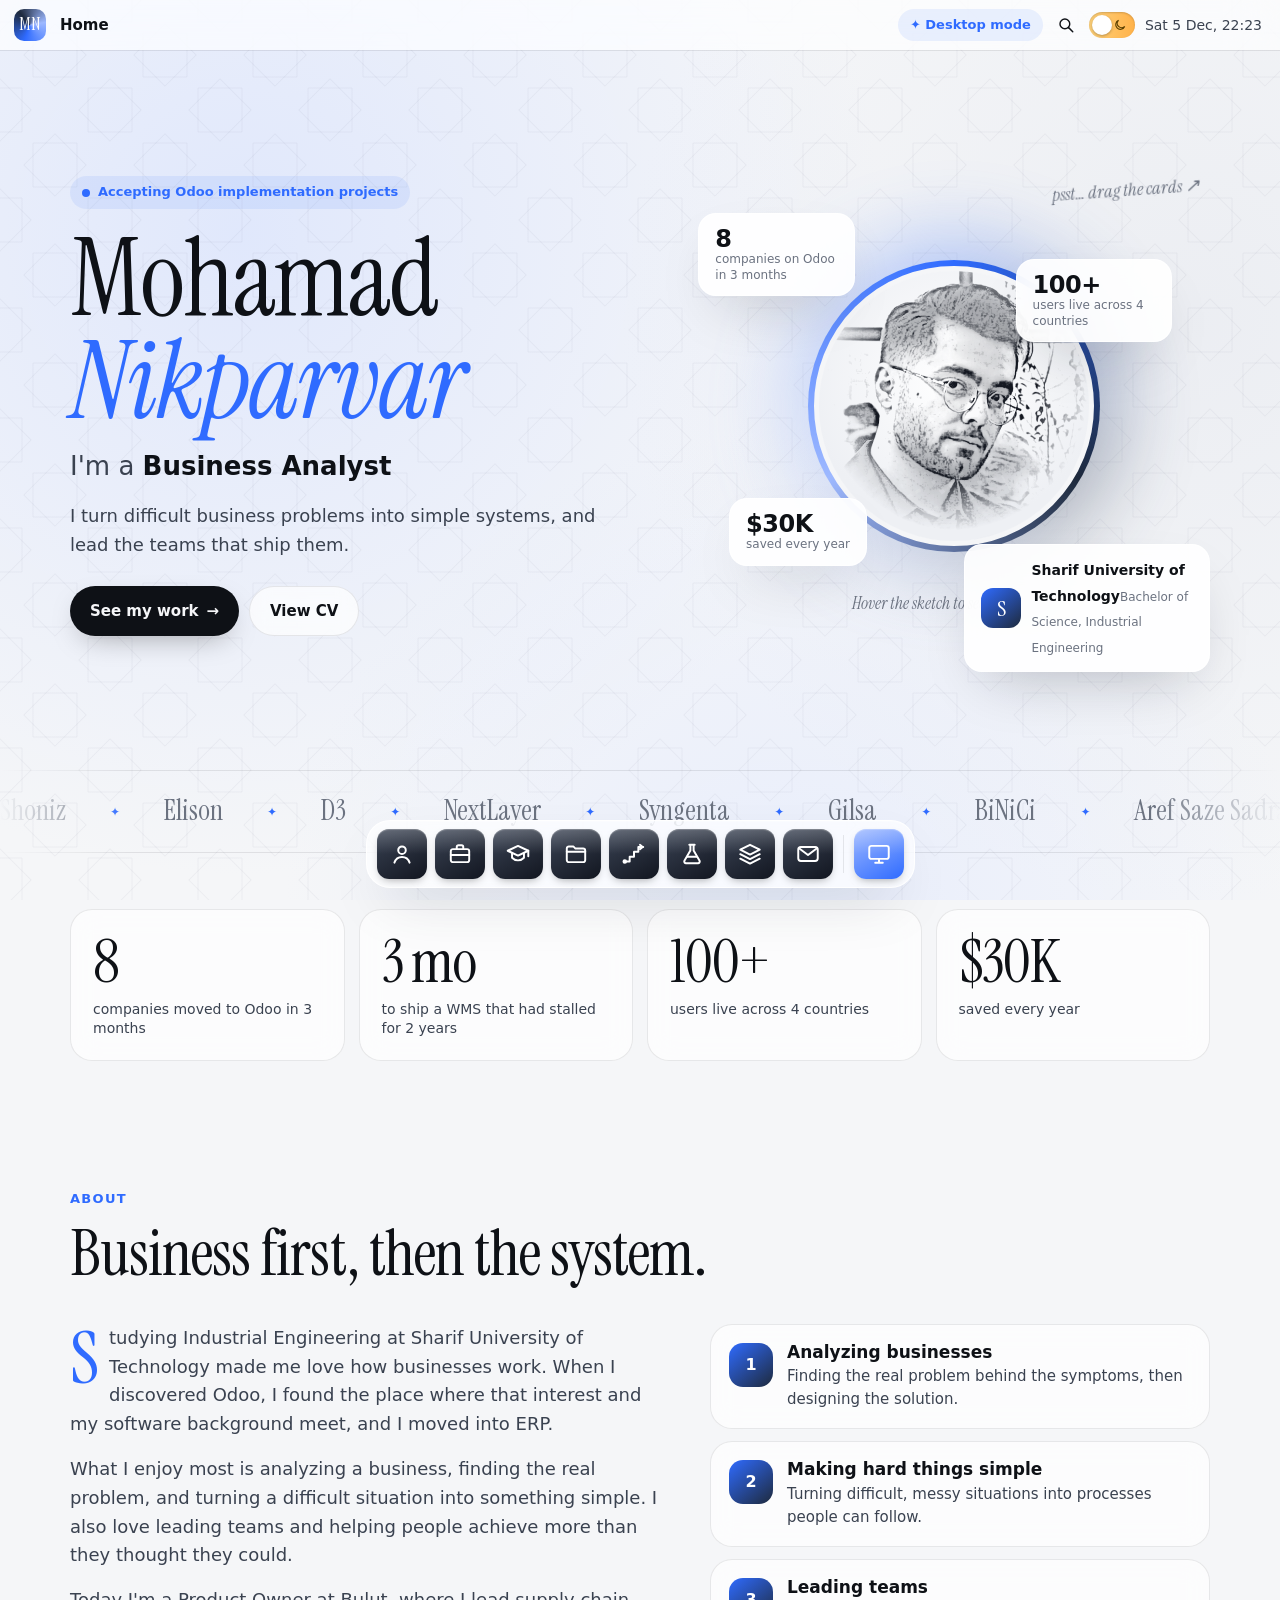
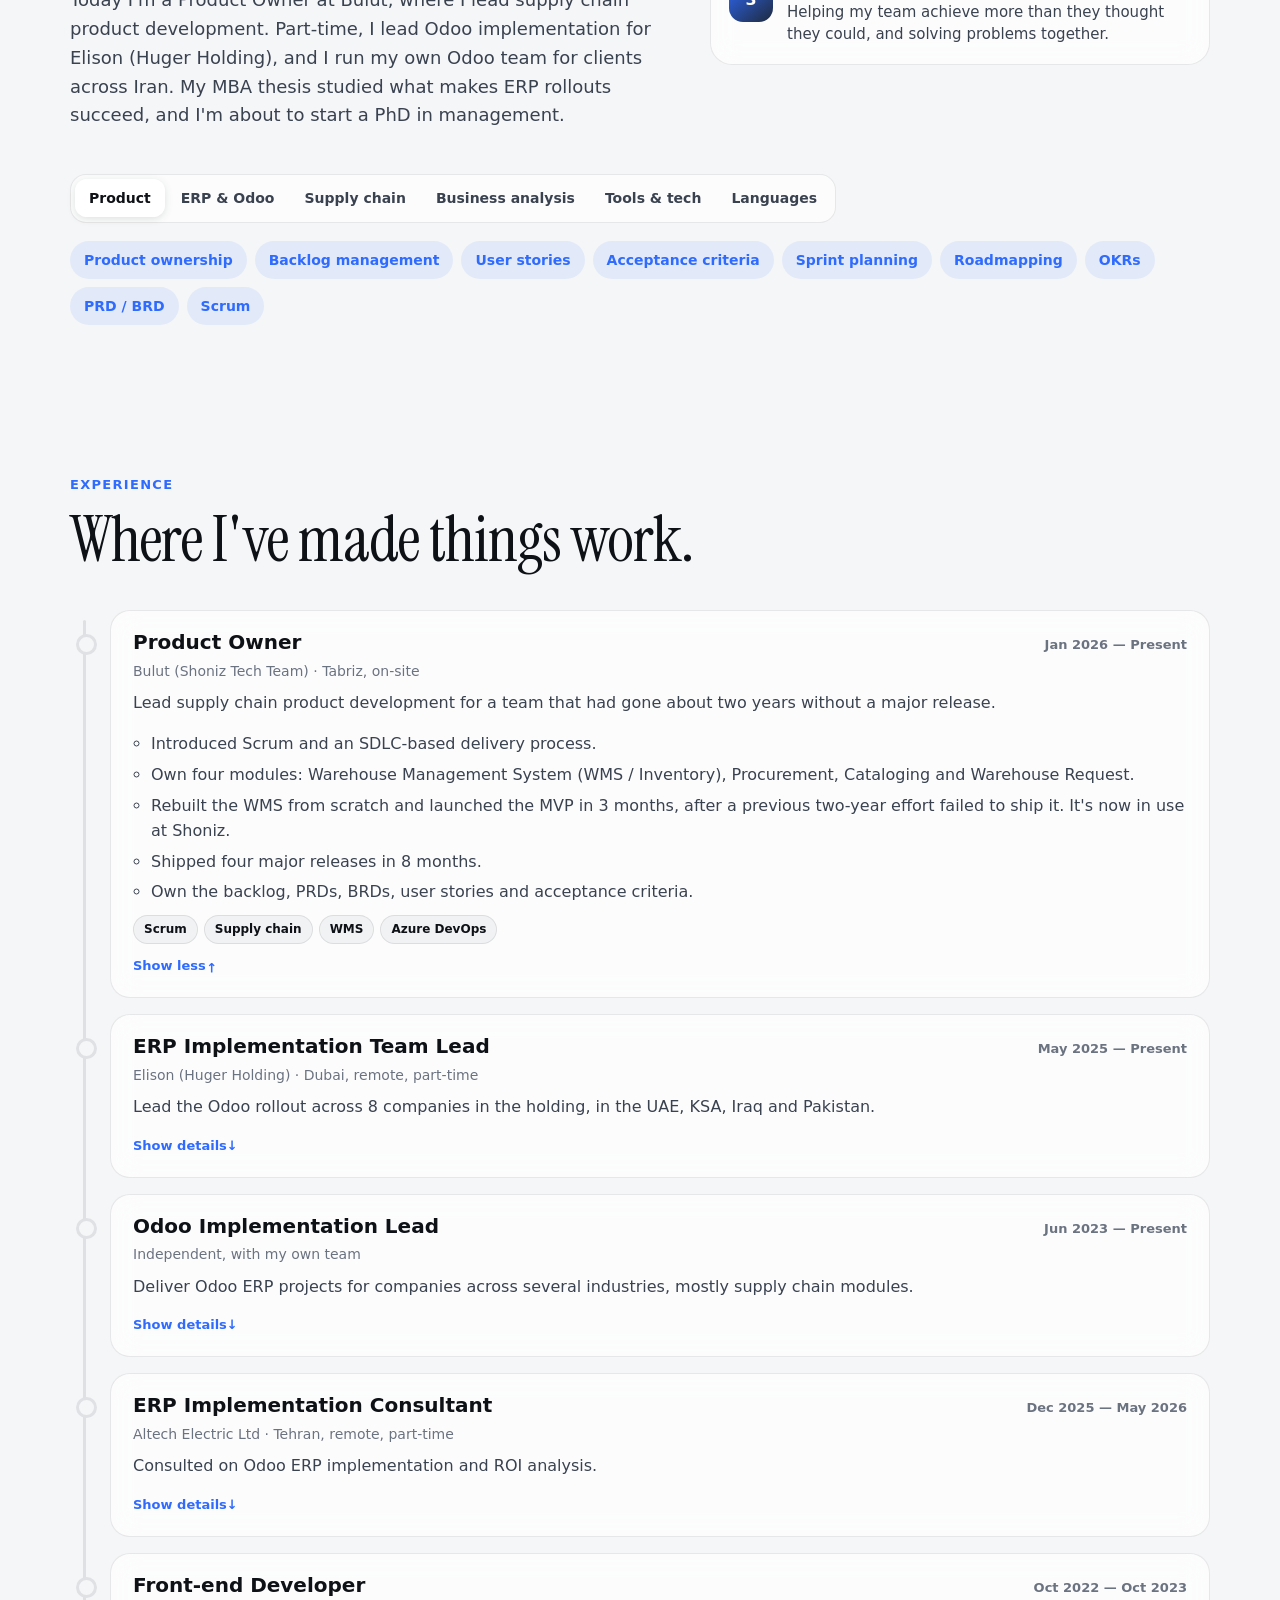
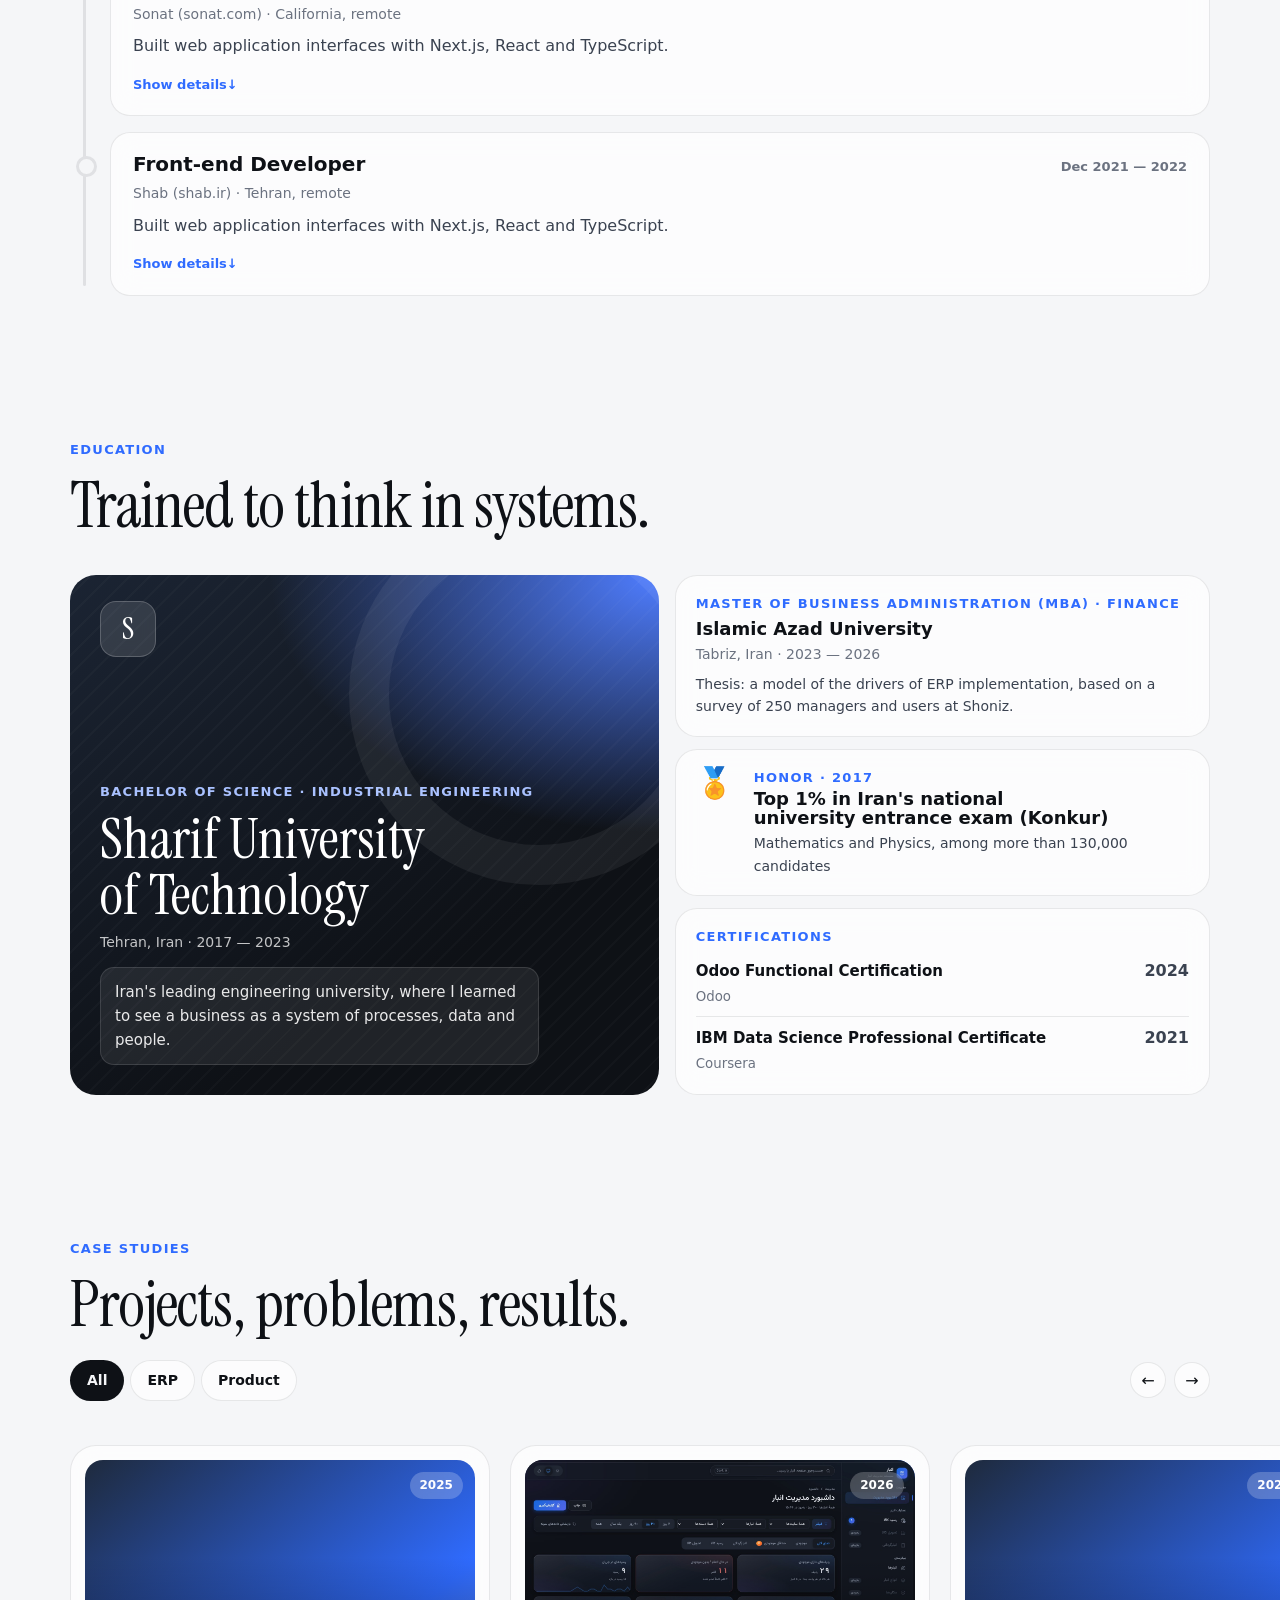
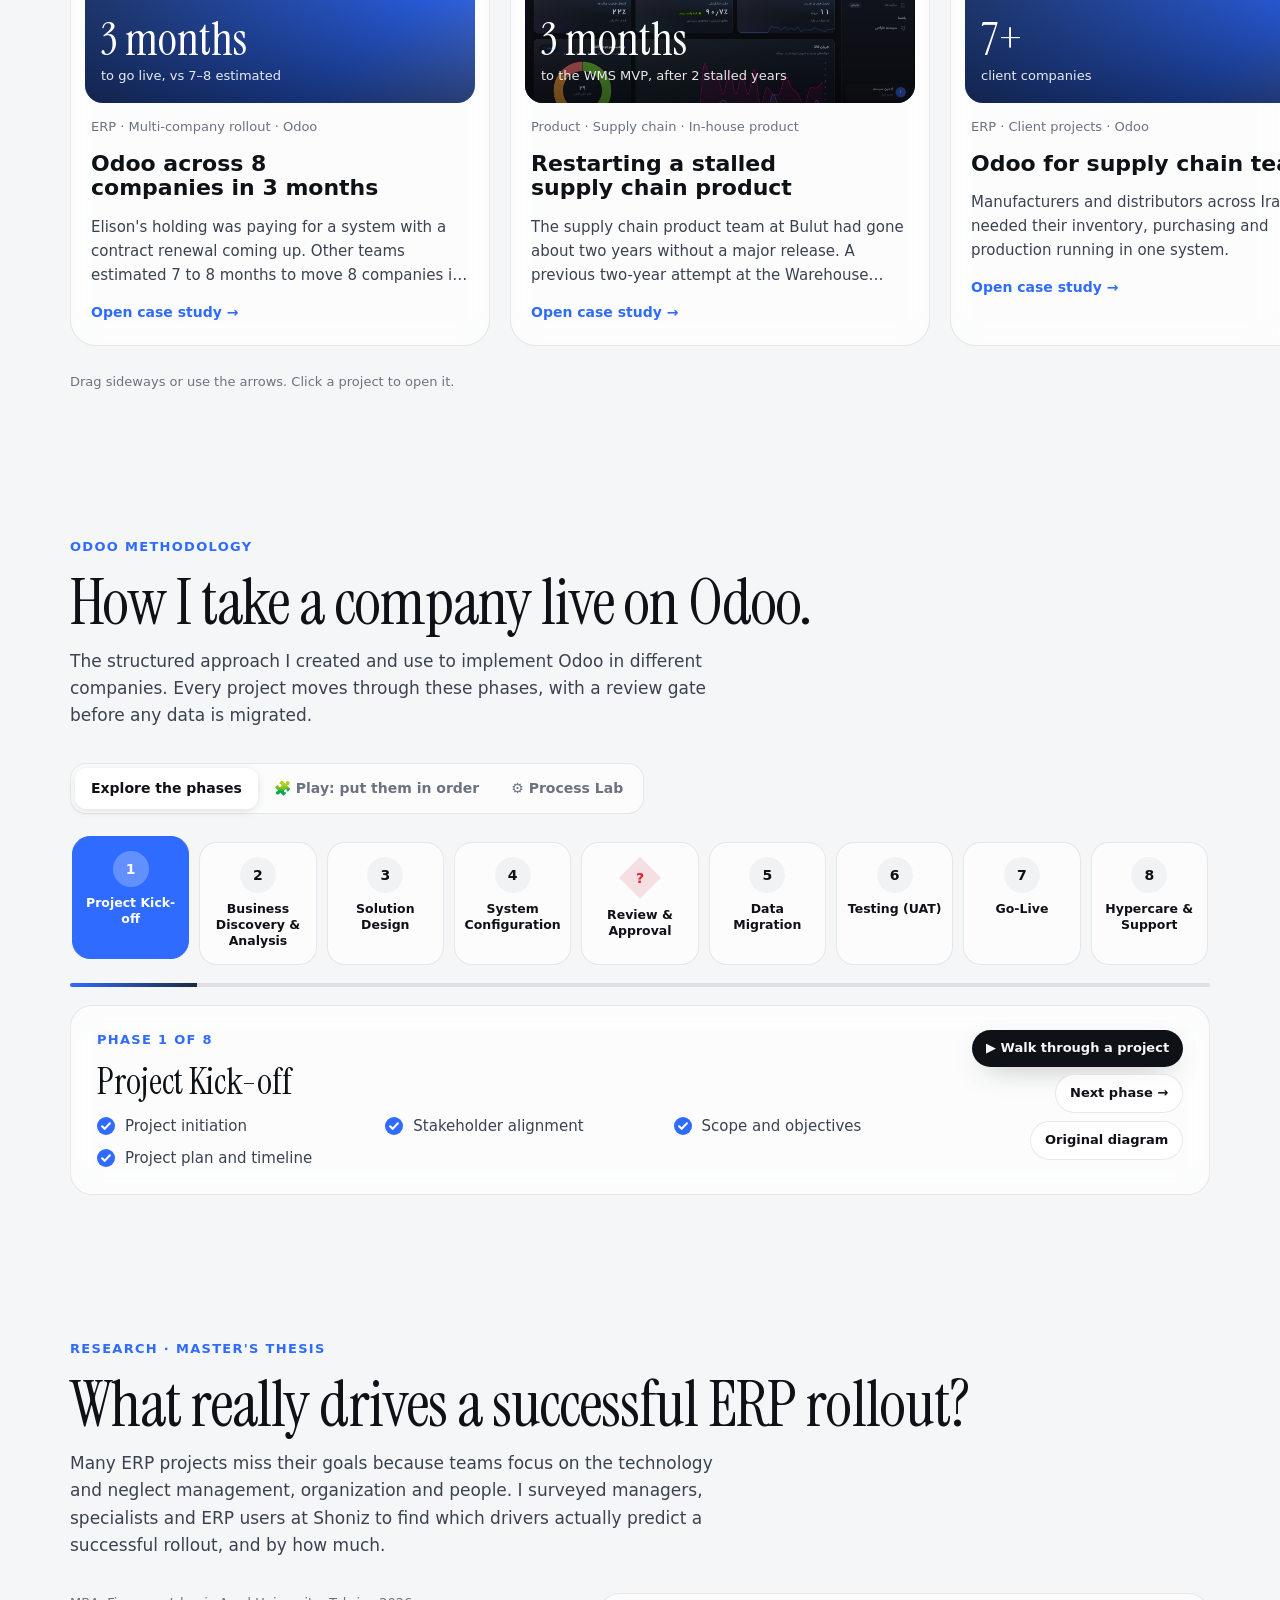
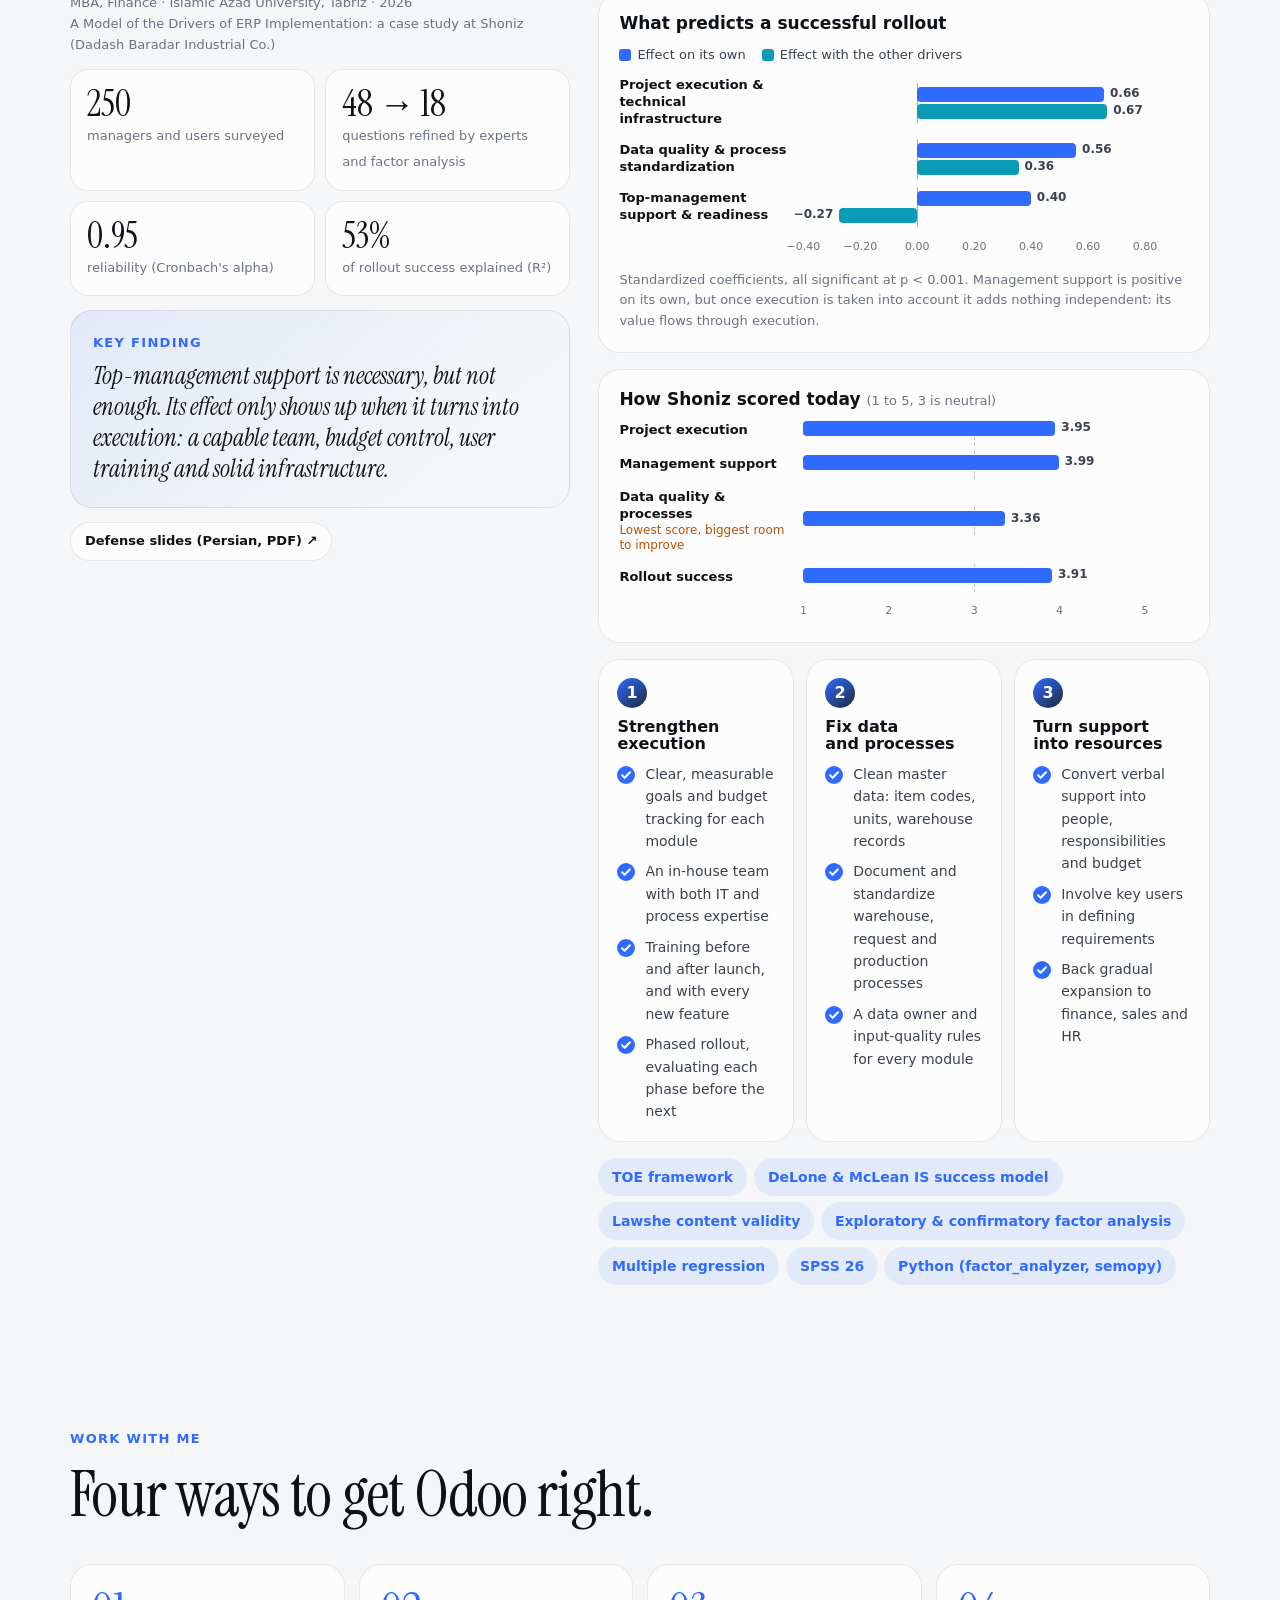
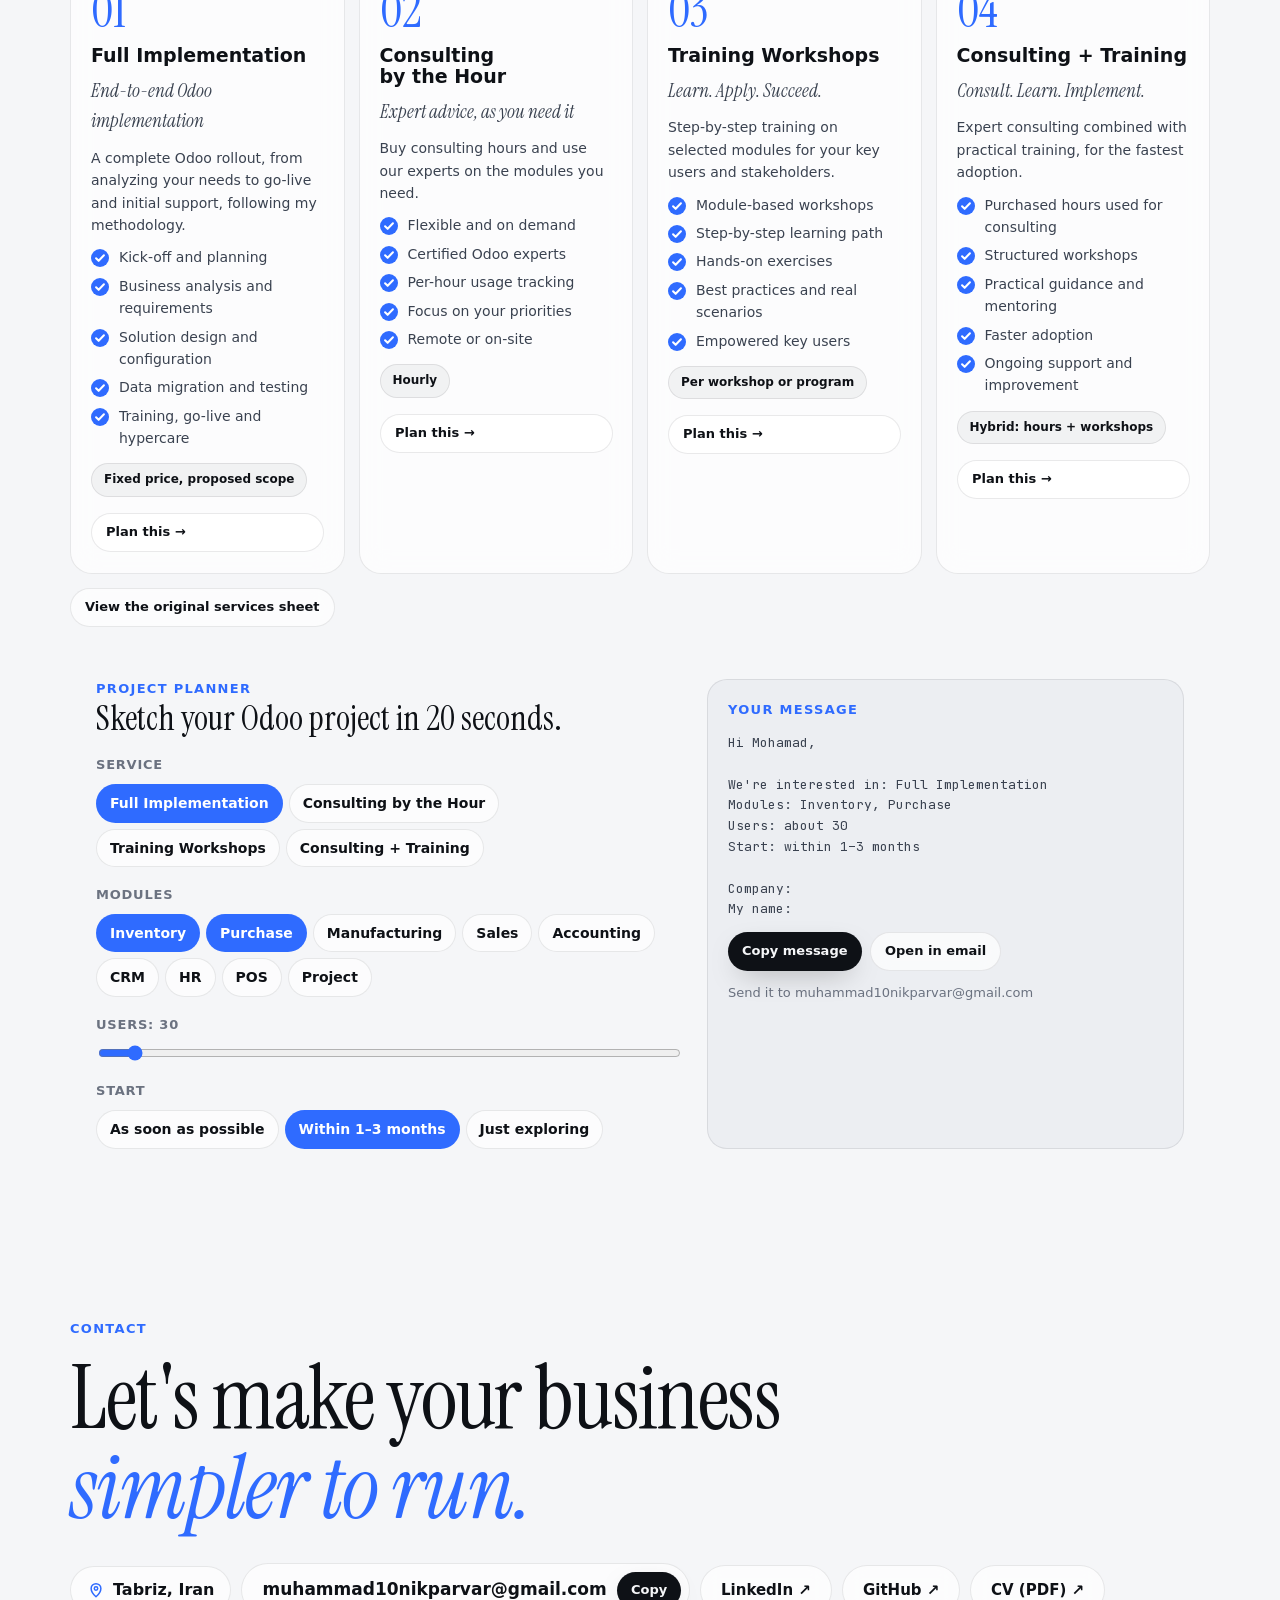
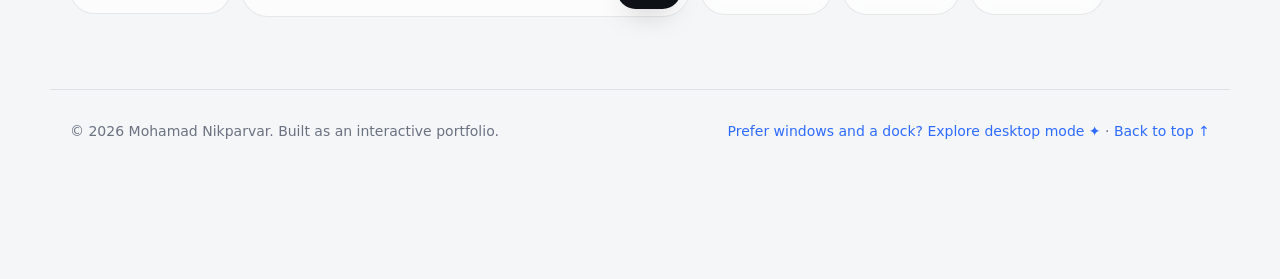
==== index.html @ 64294c5c "Publish portfolio" ====
<!doctype html>
<html lang="en">
<head>
<meta charset="utf-8">
<meta name="viewport" content="width=device-width, initial-scale=1, viewport-fit=cover">
<title>Mohamad Nikparvar — Product Owner & Odoo ERP Lead</title>
<meta name="description" content="Product Owner and Odoo ERP implementation lead. 8 companies live on Odoo in 3 months, a stalled WMS shipped in 3 months, $30K saved every year.">
<meta name="author" content="Mohamad Nikparvar">
<meta name="theme-color" content="#0b0d12">
<!-- Link previews (LinkedIn, Telegram, WhatsApp, X). After you publish, replace "assets/share-card.png"
     with the full address, e.g. https://YOUR-NAME.github.io/portfolio/assets/share-card.png -->
<meta property="og:type" content="website">
<meta property="og:url" content="https://mohamadnikparvar.github.io/">
<meta property="og:title" content="Mohamad Nikparvar — Product Owner & Odoo ERP Lead">
<meta property="og:description" content="I turn difficult business problems into simple systems, and lead the teams that ship them.">
<meta property="og:image" content="https://mohamadnikparvar.github.io/assets/share-card.png">
<meta property="og:image:width" content="1200">
<meta property="og:image:height" content="630">
<meta name="twitter:card" content="summary_large_image">
<link rel="icon" href="assets/icon.svg" type="image/svg+xml">
<link rel="icon" href="assets/icon-32.png" sizes="32x32" type="image/png">
<link rel="apple-touch-icon" href="assets/apple-touch-icon.png">
<link rel="stylesheet" href="assets/fonts/fonts.css">
<link rel="stylesheet" href="site.css">
</head>
<body>
  <canvas id="bg" aria-hidden="true"></canvas>
  <div id="boot" aria-hidden="true" hidden><div class="boot-mark"></div><div class="boot-bar"><i></i></div></div>
  <div id="apps" hidden><div class="apps-grid" id="appsGrid" role="menu" aria-label="All sections"></div></div>
  <div id="glow" aria-hidden="true"></div>
  <div id="progress" aria-hidden="true"></div>

  <!-- Menu bar (same style as desktop mode, sized for a website) -->
  <header id="nav">
    <div class="nav-in">
      <div class="mb-left">
        <button class="mb-logo" id="logoBtn" aria-haspopup="menu" aria-expanded="false" aria-controls="logoMenu" aria-label="Main menu"></button>
        <span class="mb-current" id="mbCurrent" aria-live="polite"><span>Home</span></span>
      </div>
      <div class="nav-tools">
        <a class="desk-btn" href="desktop.html" title="Explore the portfolio as a desktop">✦ Desktop mode</a>
        <button class="mb-icon" id="searchBtn" aria-label="Search (Ctrl or Cmd + K)">
          <svg viewBox="0 0 24 24"><circle cx="10.5" cy="10.5" r="6.5"/><path d="M15.5 15.5 21 21"/></svg>
        </button>
        <button class="theme-switch" id="themeBtn" role="switch" aria-checked="false" aria-label="Dark mode">
          <svg class="ts-sun" viewBox="0 0 24 24" aria-hidden="true"><circle cx="12" cy="12" r="4"/><path d="M12 2.5v2M12 19.5v2M2.5 12h2M19.5 12h2M5.3 5.3l1.4 1.4M17.3 17.3l1.4 1.4M5.3 18.7l1.4-1.4M17.3 6.7l1.4-1.4"/></svg>
          <svg class="ts-moon" viewBox="0 0 24 24" aria-hidden="true"><path d="M20 14.5A8 8 0 1 1 9.5 4a6.5 6.5 0 0 0 10.5 10.5z"/></svg>
          <span class="ts-knob"></span>
        </button>
        <span class="mb-clock" id="clock"></span>
      </div>
    </div>
    <div class="menu" id="logoMenu" role="menu" aria-label="Main menu" hidden>
      <button role="menuitem" data-act="spec">About this portfolio</button>
      <hr>
      <p class="menu-label">Go to</p>
      <button role="menuitem" data-go="about">About</button>
      <button role="menuitem" data-go="experience">Experience</button>
      <button role="menuitem" data-go="education">Education</button>
      <button role="menuitem" data-go="work">Case studies</button>
      <button role="menuitem" data-go="methodology">Odoo methodology</button>
      <button role="menuitem" data-go="research">Research</button>
      <button role="menuitem" data-go="services">Services</button>
      <button role="menuitem" data-go="contact">Contact</button>
      <hr>
      <p class="menu-label">Appearance</p>
      <button role="menuitemradio" data-theme-set="light" aria-checked="false">Light</button>
      <button role="menuitemradio" data-theme-set="dark" aria-checked="false">Dark</button>
      <button role="menuitemradio" data-theme-set="auto" aria-checked="false">Auto (match my device)</button>
      <hr>
      <button role="menuitem" data-act="terminal">Open Terminal <kbd>`</kbd></button>
      <button role="menuitem" data-act="copy">Copy email address</button>
      <button role="menuitem" data-act="closeall">Close all windows</button>
      <button role="menuitem" data-act="desktop">Explore desktop mode ✦</button>
    </div>
  </header>

  <!-- Dock: main section navigation (same idea as desktop mode) -->
  <nav id="dock" aria-label="Sections"><div class="dock-inner" id="dockInner"></div></nav>

  <main>
    <!-- Hero -->
    <section id="top" class="hero wrap">
      <div class="hero-text">
        <p class="status"><i></i><span id="heroStatus"></span></p>
        <h1 class="hero-title" id="heroTitle"></h1>
        <p class="hero-role">I'm a <span class="rotator" id="rotator"></span></p>
        <p class="hero-tag" id="heroTag"></p>
        <div class="hero-cta">
          <a class="btn primary magnetic" href="#work">See my work <span aria-hidden="true">→</span></a>
          <a class="btn ghost magnetic" id="heroCv" href="cv.pdf" target="_blank" rel="noopener">View CV</a>
        </div>
      </div>
      <div class="hero-visual" id="heroVisual">
        <div class="photo-ring" id="photoRing"></div>
        <p class="drag-hint" aria-hidden="true">psst… drag the cards ↗</p>
      </div>
    </section>

    <div class="marquee" aria-label="Clients and companies"><div class="marquee-track" id="marquee"></div></div>

    <section class="wrap impact" id="impact" aria-label="Impact"></section>

    <!-- About -->
    <section id="about" class="wrap section">
      <header class="sec-head"><p class="kicker">About</p><h2>Business first, then the system.</h2></header>
      <div class="about-grid">
        <div class="about-story reveal" id="aboutStory"></div>
        <div class="loves" id="loves"></div>
      </div>
      <div class="skills reveal">
        <div class="tabs" role="tablist" id="skillTabs"><span class="tab-ind" aria-hidden="true"></span></div>
        <div class="chips-cloud" id="skillChips"></div>
      </div>
    </section>

    <!-- Experience -->
    <section id="experience" class="wrap section">
      <header class="sec-head"><p class="kicker">Experience</p><h2>Where I've made things work.</h2></header>
      <ol class="timeline" id="timeline"><span class="tl-line" aria-hidden="true"><i id="tlFill"></i></span></ol>
    </section>

    <!-- Education -->
    <section id="education" class="wrap section">
      <header class="sec-head"><p class="kicker">Education</p><h2>Trained to think in systems.</h2></header>
      <div class="edu-grid" id="eduGrid"></div>
    </section>

    <!-- Work -->
    <section id="work" class="section">
      <header class="sec-head wrap"><p class="kicker">Case studies</p><h2>Projects, problems, results.</h2>
        <div class="work-bar"><div class="filters" id="workFilters" role="tablist"></div>
          <div class="car-nav"><button class="icon-btn" id="carPrev" aria-label="Previous project">←</button><button class="icon-btn" id="carNext" aria-label="Next project">→</button></div>
        </div>
      </header>
      <div class="carousel" id="carousel" tabindex="0" aria-label="Case studies, drag or scroll sideways"></div>
      <p class="wrap car-hint">Drag sideways or use the arrows. Click a project to open it.</p>
    </section>

    <!-- Methodology -->
    <section id="methodology" class="wrap section">
      <header class="sec-head"><p class="kicker">Odoo methodology</p><h2>How I take a company live on Odoo.</h2><p class="sec-lede" id="methodLede"></p></header>
      <div class="seg" role="tablist" id="methodTabs">
        <button class="on" data-mt="explore" role="tab" aria-selected="true">Explore the phases</button>
        <button data-mt="game" role="tab" aria-selected="false">🧩 Play: put them in order</button>
        <button data-mt="lab" role="tab" aria-selected="false">⚙️ Process Lab</button>
      </div>
      <div class="method-explore" id="methodExplore"></div>
      <div class="method-game" id="methodGame" hidden></div>
      <div class="method-lab" id="methodLab" hidden></div>
    </section>

    <!-- Research -->
    <section id="research" class="wrap section">
      <header class="sec-head"><p class="kicker">Research · Master's thesis</p><h2 id="resTitle"></h2><p class="sec-lede" id="resLede"></p></header>
      <div class="res-grid" id="resGrid"></div>
    </section>

    <!-- Services -->
    <section id="services" class="wrap section">
      <header class="sec-head"><p class="kicker">Work with me</p><h2>Four ways to get Odoo right.</h2></header>
      <div class="svc-grid" id="svcGrid"></div>
      <div class="planner reveal" id="planner"></div>
    </section>

    <!-- Contact -->
    <section id="contact" class="wrap section contact">
      <p class="kicker">Contact</p>
      <h2 class="big">Let's make your business<br><em>simpler to run.</em></h2>
      <div class="contact-row" id="contactRow"></div>
    </section>
  </main>

  <footer class="wrap foot">
    <p>© <span id="year"></span> <span id="footName"></span>. Built as an interactive portfolio.</p>
    <p><a href="desktop.html">Prefer windows and a dock? Explore desktop mode ✦</a> · <a href="#top">Back to top ↑</a></p>
  </footer>

  <!-- Case study modal -->
  <div id="modal" hidden>
    <div class="modal-card" role="dialog" aria-modal="true" aria-labelledby="modalTitle">
      <div class="win-bar" id="modalBar"><span class="lights"><button class="l-close" id="modalX" aria-label="Close"></button><button class="l-min" aria-label="Minimize to dock"></button><button class="l-max" aria-label="Zoom"></button></span><span class="win-title" id="modalWinTitle"></span></div>
      <div class="modal-body" id="modalBody"></div>
    </div>
  </div>

  <!-- Image viewer -->
  <div id="lightbox" role="dialog" aria-label="Image viewer" hidden>
    <figure><img alt=""><figcaption></figcaption></figure>
    <button class="lb-close" aria-label="Close image">×</button>
  </div>

  <!-- Command palette -->
  <div id="palette" hidden>
    <div class="pal-panel" role="dialog" aria-label="Search">
      <div class="pal-input"><svg viewBox="0 0 24 24" aria-hidden="true"><circle cx="10.5" cy="10.5" r="6.5"/><path d="M15.5 15.5 21 21"/></svg>
        <input id="palInput" type="text" placeholder="Jump to a section, project or service…" autocomplete="off" aria-label="Search"></div>
      <ul id="palList" role="listbox"></ul>
    </div>
  </div>

  <!-- Terminal (easter egg: MN menu or the ` key) -->
  <div id="termWrap" hidden>
    <div class="term-win" role="dialog" aria-label="Terminal">
      <div class="term-bar win-bar" id="termBar"><span class="lights"><button class="l-close" id="termClose" aria-label="Close terminal"></button><button class="l-min" aria-label="Minimize to dock"></button><button class="l-max" aria-label="Zoom"></button></span><span class="win-title">guest@portfolio — zsh</span></div>
      <div class="term" id="term"><div id="termOut"></div>
        <div class="term-line"><span class="p">guest@portfolio ~ %</span><input id="termIn" aria-label="Terminal command" autocomplete="off" spellcheck="false"></div></div>
    </div>
  </div>

  <canvas id="confetti" aria-hidden="true"></canvas>
  <div id="toast" role="status" aria-live="polite"></div>

  <script src="content.js"></script>
  <script src="sketch.js"></script>
  <script src="site.js"></script>
</body>
</html>
---- assets/fonts/fonts.css ----
/* Fonts bundled with the site (Latin subset), so nothing loads from Google.
   Instrument Serif and JetBrains Mono are free under the SIL Open Font License. */
@font-face {
  font-family: "Instrument Serif";
  font-style: normal;
  font-weight: 400;
  font-display: swap;
  src: url("instrument-serif.woff2") format("woff2");
}
@font-face {
  font-family: "Instrument Serif";
  font-style: italic;
  font-weight: 400;
  font-display: swap;
  src: url("instrument-serif-italic.woff2") format("woff2");
}
@font-face {
  font-family: "JetBrains Mono";
  font-style: normal;
  font-weight: 100 800;
  font-display: swap;
  src: url("jetbrains-mono.woff2") format("woff2");
}
---- site.css ----
/* Layout: one long scrolling page in a 1180px column. Sticky glass nav, split hero (text + photo with
   draggable stat cards), then sections: impact, about, timeline, drag carousel, methodology game, research, services, contact.
   Palette: graphite neutrals with one electric-blue accent; same tokens as desktop mode. */
:root{
  --bg:#f5f6f8; --bg-2:#eceef2; --ink:#0e1116; --ink-2:#3a4250; --muted:#6b7280;
  --accent:#2f6bff; --accent-2:#9db8ff; --accent-ink:#ffffff; --lapis:#1e2a3d; --saffron:#b45309; --rose:#dc2626; --good:#15803d;
  --card:rgba(255,255,255,.7); --card-strong:rgba(255,255,255,.92); --edge:rgba(255,255,255,.9);
  --hair:rgba(14,17,22,.09); --soft:rgba(14,17,22,.045); --chip:rgba(47,107,255,.09);
  --shadow:0 24px 60px -24px rgba(14,20,35,.28);
  --c1:#2f6bff; --c2:#0a9bb5;
  --wall-a:#cfdcff; --wall-b:#e4e7ee; --wall-c:#dde6ff; --wall-base:#f5f6f8;
  --ui:-apple-system, BlinkMacSystemFont, "SF Pro Text", "Segoe UI", system-ui, Roboto, sans-serif;
  --display:"Instrument Serif", "Iowan Old Style", Georgia, serif;
  --mono:"JetBrains Mono", ui-monospace, "SF Mono", Menlo, monospace;
  --navh:64px;
}
@media (prefers-color-scheme:dark){:root:not([data-theme="light"]){
  --bg:#0b0d12; --bg-2:#12151c; --ink:#edeff3; --ink-2:#c3c8d2; --muted:#8b93a1;
  --accent:#5b8cff; --accent-2:#a9c1ff; --accent-ink:#06122e; --lapis:#2a3345; --saffron:#f59e0b; --rose:#f87171; --good:#4ade80;
  --card:rgba(22,26,34,.66); --card-strong:rgba(20,24,32,.94); --edge:rgba(255,255,255,.09);
  --hair:rgba(255,255,255,.09); --soft:rgba(255,255,255,.045); --chip:rgba(91,140,255,.14);
  --shadow:0 24px 60px -24px rgba(0,0,0,.75);
  --c1:#4f82f5; --c2:#13a7ba;
  --wall-a:#16244d; --wall-b:#12161e; --wall-c:#121c38; --wall-base:#0b0d12;
  color-scheme:dark}}
:root[data-theme="dark"]{
  --bg:#0b0d12; --bg-2:#12151c; --ink:#edeff3; --ink-2:#c3c8d2; --muted:#8b93a1;
  --accent:#5b8cff; --accent-2:#a9c1ff; --accent-ink:#06122e; --lapis:#2a3345; --saffron:#f59e0b; --rose:#f87171; --good:#4ade80;
  --card:rgba(22,26,34,.66); --card-strong:rgba(20,24,32,.94); --edge:rgba(255,255,255,.09);
  --hair:rgba(255,255,255,.09); --soft:rgba(255,255,255,.045); --chip:rgba(91,140,255,.14);
  --shadow:0 24px 60px -24px rgba(0,0,0,.75);
  --c1:#4f82f5; --c2:#13a7ba;
  --wall-a:#16244d; --wall-b:#12161e; --wall-c:#121c38; --wall-base:#0b0d12;
  color-scheme:dark}

*{box-sizing:border-box}
[hidden]{display:none!important}
html{scroll-behavior:smooth;scroll-padding-top:calc(var(--navh) + env(safe-area-inset-top,0px) + 12px)}
body{margin:0;background:var(--bg);color:var(--ink);font-family:var(--ui);font-size:16px;line-height:1.6;overflow-x:hidden;-webkit-font-smoothing:antialiased}
a{color:inherit}
button{font:inherit;color:inherit;background:none;border:0;cursor:pointer;padding:0}
:focus-visible{outline:2px solid var(--accent);outline-offset:3px;border-radius:8px}
h1,h2,h3,h4{margin:0;text-wrap:balance;line-height:1.1}
p{margin:0}
img{max-width:100%}
kbd{font-family:var(--ui);font-size:11px;padding:1px 6px;border-radius:5px;background:var(--soft);border:1px solid var(--hair);color:var(--muted)}
.wrap{max-width:1180px;margin:0 auto;padding-left:max(20px,env(safe-area-inset-left,0px));padding-right:max(20px,env(safe-area-inset-right,0px))}

/* background + glow + progress */
#bg{position:fixed;inset:0;width:100%;height:100%;z-index:-2;display:block}
#glow{position:fixed;left:0;top:0;width:520px;height:520px;margin:-260px 0 0 -260px;border-radius:50%;z-index:-1;pointer-events:none;
  background:radial-gradient(circle,var(--chip),transparent 65%);opacity:0;transition:opacity .4s;will-change:transform}
body.pointer #glow{opacity:1}
#progress{position:fixed;top:0;left:0;right:0;height:3px;z-index:60;transform-origin:left;transform:scaleX(0);background:linear-gradient(90deg,var(--accent),var(--accent-2))}

/* nav */
#nav{position:sticky;top:0;z-index:50;padding-top:env(safe-area-inset-top,0px);transition:background .3s,box-shadow .3s}
body::before{content:"";position:fixed;inset:0 0 auto;height:env(safe-area-inset-top,0px);z-index:51;background:var(--bg)}
#nav.scrolled{background:var(--card);-webkit-backdrop-filter:blur(22px) saturate(180%);backdrop-filter:blur(22px) saturate(180%);box-shadow:0 1px 0 var(--hair)}
.nav-in{max-width:1180px;margin:0 auto;height:var(--navh);display:flex;align-items:center;justify-content:space-between;gap:16px;
  padding-left:max(20px,env(safe-area-inset-left,0px));padding-right:max(20px,env(safe-area-inset-right,0px))}
.brand{display:flex;align-items:center;gap:10px;text-decoration:none;font-weight:700;white-space:nowrap}
.brand-mark{width:36px;height:36px;border-radius:12px;display:grid;place-items:center;font-family:var(--display);font-size:19px;font-weight:400;color:#fff;
  background:conic-gradient(from 200deg,var(--accent),var(--lapis),var(--accent-2),var(--accent))}
.nav-links{position:relative;display:flex;gap:2px;padding:4px;border-radius:999px;background:var(--card);border:1px solid var(--hair);-webkit-backdrop-filter:blur(16px);backdrop-filter:blur(16px)}
.nav-links a{position:relative;z-index:1;text-decoration:none;font-size:14px;font-weight:500;padding:6px 14px;border-radius:999px;color:var(--ink-2);transition:color .25s}
.nav-links a.on{color:var(--accent-ink)}
.nav-pill{position:absolute;z-index:0;top:4px;bottom:4px;left:0;width:0;border-radius:999px;background:var(--accent);opacity:0;transition:transform .45s cubic-bezier(.3,1.3,.5,1),width .45s cubic-bezier(.3,1.3,.5,1),opacity .3s}
.nav-tools{display:flex;align-items:center;gap:8px}
.icon-btn{display:inline-flex;align-items:center;gap:6px;height:36px;min-width:36px;justify-content:center;padding:0 10px;border-radius:999px;background:var(--card);border:1px solid var(--hair);transition:background .2s,transform .15s}
.icon-btn:hover{background:var(--card-strong)}
.icon-btn:active{transform:scale(.95)}
.icon-btn svg{width:17px;height:17px;fill:none;stroke:currentColor;stroke-width:1.9;stroke-linecap:round}
.desk-btn{text-decoration:none;font-size:13px;font-weight:600;padding:8px 14px;border-radius:999px;color:var(--accent);background:var(--chip);white-space:nowrap;transition:background .2s,color .2s}
.desk-btn:hover{background:var(--accent);color:var(--accent-ink)}
.menu-btn{display:none}
#sheet{position:fixed;inset:0;z-index:70;padding:calc(var(--navh) + env(safe-area-inset-top,0px) + 10px) max(20px,env(safe-area-inset-right,0px)) 30px max(20px,env(safe-area-inset-left,0px));
  background:var(--card-strong);-webkit-backdrop-filter:blur(26px);backdrop-filter:blur(26px);animation:fadeIn .25s ease}
#sheet nav{display:grid;gap:4px}
#sheet a{text-decoration:none;font-family:var(--display);font-size:38px;line-height:1.3;animation:up .4s cubic-bezier(.2,.9,.3,1) both}
#sheet a:nth-child(2){animation-delay:.03s}#sheet a:nth-child(3){animation-delay:.06s}#sheet a:nth-child(4){animation-delay:.09s}#sheet a:nth-child(5){animation-delay:.12s}#sheet a:nth-child(6){animation-delay:.15s}#sheet a:nth-child(7){animation-delay:.18s}
#sheet .sheet-desk{font-family:var(--ui);font-size:16px;font-weight:600;color:var(--accent);margin-top:14px}
body.sheet-open #nav{z-index:80}

/* theme switch */
.theme-switch{position:relative;width:52px;height:28px;border-radius:999px;flex:none;background:linear-gradient(90deg,#ffd27a,#ffb24a);box-shadow:inset 0 1px 2px rgba(0,0,0,.18);transition:background .4s}
.theme-switch.on{background:linear-gradient(90deg,#1b2f80,#2b2f55)}
.theme-switch svg{position:absolute;top:7px;width:14px;height:14px;fill:none;stroke-width:2;stroke-linecap:round;transition:opacity .3s,transform .4s}
.ts-sun{left:8px;stroke:#e9eefc;opacity:0;transform:rotate(-90deg)}
.ts-moon{right:8px;stroke:#5b3f00}
.theme-switch.on .ts-sun{opacity:1;transform:none}
.theme-switch.on .ts-moon{opacity:0;transform:rotate(90deg)}
.ts-knob{position:absolute;top:3px;left:3px;width:22px;height:22px;border-radius:50%;background:#fff;box-shadow:0 1px 3px rgba(0,0,0,.3);transition:transform .45s cubic-bezier(.3,1.4,.5,1),background .4s}
.theme-switch.on .ts-knob{transform:translateX(24px);background:#dfe6ff}
::view-transition-old(root),::view-transition-new(root){animation:none;mix-blend-mode:normal}
::view-transition-new(root){z-index:9999}

/* ---- desktop-style menu bar (overrides the nav above) ---- */
:root{--navh:50px}
#nav{background:var(--card);-webkit-backdrop-filter:blur(24px) saturate(180%);backdrop-filter:blur(24px) saturate(180%);box-shadow:0 1px 0 var(--hair)}
#nav.scrolled{background:var(--card-strong)}
#nav .nav-in{max-width:none;gap:10px;padding-left:max(14px,env(safe-area-inset-left,0px));padding-right:max(14px,env(safe-area-inset-right,0px))}
.mb-left{display:flex;align-items:center;gap:6px;min-width:0}
.mb-logo{width:32px;height:32px;flex:none;border-radius:10px;display:grid;place-items:center;font-family:var(--display);font-size:17px;color:#fff;
  background:conic-gradient(from 200deg,var(--accent),var(--lapis),var(--accent-2),var(--accent));transition:box-shadow .2s,transform .2s}
.mb-logo:hover,.mb-logo[aria-expanded="true"]{box-shadow:0 0 0 3px var(--chip);transform:scale(1.04)}
.mb-current{position:relative;display:inline-grid;font-weight:700;font-size:15px;min-width:7.5em;height:24px;overflow:hidden;padding:0 8px;white-space:nowrap}
.mb-current span{grid-area:1/1;line-height:24px;animation:rotIn .45s cubic-bezier(.2,.9,.3,1.2) both}
.mb-current span.out{animation:rotOut .35s ease-in both}
#nav .nav-links{gap:0;padding:0;background:none;border:0;-webkit-backdrop-filter:none;backdrop-filter:none;border-left:1px solid var(--hair);padding-left:6px;margin-left:2px}
#nav .nav-links a{font-size:14px;padding:6px 11px;border-radius:8px;color:var(--ink-2)}
#nav .nav-links a:hover{background:var(--soft);color:var(--ink)}
#nav .nav-links a.on{color:var(--ink);font-weight:600}
#nav .nav-pill{top:auto;bottom:-9px;height:2.5px;border-radius:2px;background:var(--accent)}
.nav-tools{gap:6px}
.mb-icon{display:grid;place-items:center;width:34px;height:34px;border-radius:9px;transition:background .2s}
.mb-icon:hover{background:var(--soft)}
.mb-icon svg{width:18px;height:18px;fill:none;stroke:currentColor;stroke-width:1.9;stroke-linecap:round}
.menu-btn.mb-icon{display:none}
.mb-clock{font-size:14px;font-weight:500;color:var(--ink-2);font-variant-numeric:tabular-nums;white-space:nowrap;padding:0 4px}
#nav .desk-btn{padding:6px 12px;font-size:13px}
#nav .theme-switch{width:46px;height:26px}
#nav .theme-switch .ts-knob{width:20px;height:20px}
#nav .theme-switch.on .ts-knob{transform:translateX(20px)}
#nav .theme-switch svg{top:6px}
#logoMenu{position:absolute;top:calc(100% + 6px);left:max(10px,env(safe-area-inset-left,0px));min-width:250px;padding:6px;border-radius:14px;display:grid;
  background:var(--card-strong);-webkit-backdrop-filter:blur(30px) saturate(180%);backdrop-filter:blur(30px) saturate(180%);border:1px solid var(--edge);box-shadow:var(--shadow);animation:menuIn .16s ease-out}
#logoMenu button{text-align:left;padding:7px 12px;border-radius:8px;font-size:14px}
#logoMenu button:hover,#logoMenu button:focus-visible{background:var(--accent);color:var(--accent-ink);outline:none}
#logoMenu [role="menuitemradio"]{position:relative;padding-left:30px}
#logoMenu [aria-checked="true"]::before{content:"✓";position:absolute;left:12px;font-weight:700}
#logoMenu hr{border:0;border-top:1px solid var(--hair);margin:5px 8px}
.menu-label{font-size:11.5px;font-weight:700;letter-spacing:.06em;text-transform:uppercase;color:var(--muted);padding:6px 12px 2px}
@keyframes menuIn{from{opacity:0;transform:translateY(-4px) scale(.98)}}
@media (max-width:1060px){ .menu-btn.mb-icon{display:grid} }
@media (max-width:800px){ #nav .desk-btn{display:none} }
@media (max-width:520px){ .mb-clock{display:none} .mb-current{min-width:0} }

/* ---- dock (bottom navigation) ---- */
body{padding-bottom:calc(96px + env(safe-area-inset-bottom,0px))}
#dock{position:fixed;left:0;right:0;bottom:calc(12px + env(safe-area-inset-bottom,0px));z-index:55;display:flex;justify-content:center;pointer-events:none;
  padding-left:max(10px,env(safe-area-inset-left,0px));padding-right:max(10px,env(safe-area-inset-right,0px));
  transition:transform .45s cubic-bezier(.2,.8,.2,1),opacity .35s}
#dock.away{transform:translateY(calc(100% + 30px));opacity:0}
.dock-inner{pointer-events:auto;display:flex;align-items:flex-end;gap:8px;height:68px;padding:8px 10px;border-radius:24px;max-width:100%;
  background:var(--card);-webkit-backdrop-filter:blur(26px) saturate(180%);backdrop-filter:blur(26px) saturate(180%);
  border:1px solid var(--edge);box-shadow:inset 0 1px 0 rgba(255,255,255,.25),var(--shadow)}
.dock-item{--s:1;position:relative;flex:none;width:calc(50px * var(--s));height:calc(50px * var(--s));transition:width .14s ease-out,height .14s ease-out;text-decoration:none}
.dock-icon{display:grid;place-items:center;width:100%;height:100%;border-radius:24%;position:relative;overflow:hidden;
  background:linear-gradient(150deg,#3a4354,#121620);box-shadow:inset 0 1px 1px rgba(255,255,255,.25),0 4px 10px -4px rgba(0,0,0,.4);transition:background .3s}
.dock-icon::before{content:"";position:absolute;inset:0;background:linear-gradient(180deg,rgba(255,255,255,.22),rgba(255,255,255,0) 50%)}
.dock-icon svg{position:relative;width:52%;height:52%;fill:none;stroke:#fff;stroke-width:1.8;stroke-linecap:round;stroke-linejoin:round}
.dock-item.on .dock-icon,.dock-item:hover .dock-icon{background:linear-gradient(150deg,var(--accent-2),var(--accent) 55%,#1d47c9)}
.dock-item.desk .dock-icon{background:linear-gradient(150deg,var(--accent-2),var(--accent))}
.dock-item::after{content:"";position:absolute;left:50%;bottom:-7px;width:5px;height:5px;margin-left:-2.5px;border-radius:50%;background:var(--accent);opacity:0;transform:scale(.4);transition:opacity .3s,transform .3s}
.dock-item.on::after{opacity:1;transform:none}
.dock-item .tip{position:absolute;bottom:calc(100% + 12px);left:50%;transform:translate(-50%,4px);white-space:nowrap;font-size:13px;font-weight:600;color:var(--ink);
  padding:5px 11px;border-radius:9px;background:var(--card-strong);border:1px solid var(--edge);box-shadow:var(--shadow);opacity:0;pointer-events:none;transition:opacity .15s,transform .15s}
.dock-item:hover .tip,.dock-item:focus-visible .tip{opacity:1;transform:translate(-50%,0)}
.dock-item.bounce{animation:dockBounce .6s ease}
@keyframes dockBounce{30%{transform:translateY(-14px)}60%{transform:translateY(0)}80%{transform:translateY(-4px)}}
.dock-sep{flex:none;width:1px;align-self:stretch;margin:6px 2px;background:var(--hair)}
#toast{bottom:calc(100px + env(safe-area-inset-bottom,0px))}
@media (max-width:640px){
  .dock-item.extra{display:none}
  .dock-inner{gap:6px;height:62px;padding:7px 9px;border-radius:22px}
  .dock-item{width:46px!important;height:46px!important}
  .dock-item .tip{display:none}
}

/* ---- education ---- */
.edu-grid{display:grid;grid-template-columns:minmax(0,1.1fr) minmax(0,1fr);gap:16px;align-items:stretch}
.edu-hero{position:relative;overflow:hidden;display:grid;align-content:end;gap:8px;min-height:340px;padding:30px;border-radius:26px;color:#fff;
  background:radial-gradient(120% 90% at 100% 0%,#4f7dff 0%,transparent 55%),linear-gradient(150deg,#1b2433,#0e1116 70%)}
.edu-hero::before{content:"";position:absolute;right:-70px;top:-70px;width:300px;height:300px;border-radius:50%;border:40px solid rgba(255,255,255,.06)}
.edu-hero::after{content:"";position:absolute;inset:0;background:repeating-linear-gradient(135deg,rgba(255,255,255,.025) 0 2px,transparent 2px 14px);pointer-events:none}
.edu-crest{position:absolute;top:26px;left:30px;width:56px;height:56px;border-radius:16px;display:grid;place-items:center;font-family:var(--display);font-size:30px;
  background:rgba(255,255,255,.12);border:1px solid rgba(255,255,255,.2);-webkit-backdrop-filter:blur(8px);backdrop-filter:blur(8px)}
.kicker.light{color:#a9c1ff}
.edu-hero h3{position:relative;z-index:1;font-family:var(--display);font-weight:400;font-size:clamp(38px,4.6vw,56px);line-height:1}
.edu-hero .edu-meta{color:rgba(255,255,255,.75)}
.edu-hero .edu-note{position:relative;z-index:1;max-width:46ch;color:rgba(255,255,255,.9);font-size:15px;margin-top:6px;padding:12px 14px;border-radius:14px;background:rgba(255,255,255,.08);border:1px solid rgba(255,255,255,.12)}
.edu-side{display:grid;gap:12px;align-content:start}
.edu-card{padding:18px 20px;display:grid;gap:4px}
.edu-card h4{font-size:18px}
.edu-meta{color:var(--muted);font-size:14px}
.edu-small{color:var(--ink-2);font-size:14px;margin-top:4px}
.edu-card.honor{grid-template-columns:44px minmax(0,1fr);gap:14px;align-items:start}
.medal{font-size:30px;line-height:1}
.certs{list-style:none;margin:6px 0 0;padding:0;display:grid;gap:8px}
.certs li{display:flex;justify-content:space-between;gap:12px;align-items:baseline;padding-top:8px;border-top:1px solid var(--hair)}
.certs li:first-child{border-top:0;padding-top:0}
.certs b{display:block;font-size:15px}
.certs small{color:var(--muted)}
.certs .yr{font-weight:700;font-variant-numeric:tabular-nums;color:var(--ink-2)}
@media (max-width:800px){ .edu-grid{grid-template-columns:minmax(0,1fr)} .edu-hero{min-height:280px} }

/* ---- process lab ---- */
.lab{display:grid;gap:14px}
.lab-bar{display:flex;flex-wrap:wrap;gap:10px;align-items:center;justify-content:space-between}
.seg.mini{margin:0}
.seg.mini button{padding:7px 14px}
.lab select{font:inherit;font-size:14px;padding:8px 12px;border-radius:12px;border:1px solid var(--hair);background:var(--card);color:var(--ink)}
.map{overflow-x:auto;padding:6px}
.map svg{display:block}
.map .lane-l{fill:var(--muted);font-size:11px;font-weight:600;font-family:var(--ui)}
.map .lane-line{stroke:var(--hair)}
.map .node rect{fill:var(--card-strong);stroke:var(--accent);stroke-width:1.5;transition:fill .25s}
.map .node.manual rect{stroke:var(--rose);stroke-dasharray:4 3}
.map .node text{fill:var(--ink);font-size:11.5px;font-family:var(--ui);font-weight:600}
.map .node.hit rect{fill:var(--accent)}
.map .node.hit text{fill:var(--accent-ink)}
.map .node.manual.hit rect{fill:var(--rose)}
.map .edge{fill:none;stroke:var(--muted);stroke-width:1.4;stroke-dasharray:500;stroke-dashoffset:500;animation:draw .9s ease forwards}
.map .ev{fill:none;stroke:var(--ink-2);stroke-width:2}
.map .ev.end{stroke-width:3.5}
.map .token{fill:var(--accent);stroke:var(--card-strong);stroke-width:2}
.map .grow{animation:nodeIn .45s cubic-bezier(.2,.9,.3,1.2) both}
@keyframes draw{to{stroke-dashoffset:0}}
@keyframes nodeIn{from{opacity:0;transform:translateY(6px)}}
.lab-legend{display:flex;gap:16px;flex-wrap:wrap;font-size:13px;color:var(--muted)}
.lab-legend span{display:inline-flex;align-items:center;gap:6px}
.lab-legend i{width:16px;height:10px;border-radius:3px;border:1.5px solid var(--accent)}
.lab-legend i.m{border-color:var(--rose);border-style:dashed}
.metrics{display:grid;grid-template-columns:repeat(auto-fit,minmax(160px,1fr));gap:10px}
.metric{padding:14px 16px}
.metric small{display:block;color:var(--muted);font-size:13px}
.metric b{font-size:22px;font-variant-numeric:tabular-nums}
.metric .was{font-size:13px;color:var(--muted);text-decoration:line-through;margin-left:8px}

/* ---- terminal ---- */
#termWrap{position:fixed;inset:0;z-index:97;display:grid;place-items:center;padding:20px max(16px,env(safe-area-inset-right,0px)) 20px max(16px,env(safe-area-inset-left,0px));background:rgba(5,8,14,.35);animation:fadeIn .2s}
.term-win{width:min(720px,100%);border-radius:16px;overflow:hidden;box-shadow:0 40px 90px -20px rgba(0,0,0,.6);border:1px solid rgba(255,255,255,.08);animation:modalIn .3s ease both}
.term-bar{display:flex;align-items:center;gap:14px;padding:10px 14px;background:#1b1f27;color:#8b93a1;font-size:12px}
.term-bar .lights{display:flex;gap:8px}
.term-bar .lights>*{width:12px;height:12px;border-radius:50%;background:#3a404c}
.term-bar .l-close{background:#ff5f57}
.term{height:min(420px,60vh);overflow:auto;background:#0b0d12;color:#d7dde8;font-family:var(--mono);font-size:13px;line-height:1.6;padding:14px 16px}
.term pre{margin:0;white-space:pre-wrap;font:inherit}
.term .p{color:#7aa2ff}
.term .y{color:#a9c1ff;font-weight:500}
.term .m{color:#8b93a1}
.term-line{display:flex;gap:8px}
.term input{flex:1;min-width:0;background:none;border:0;color:inherit;font:inherit;outline:none;caret-color:#7aa2ff}

/* ---- contact location + spec ---- */
.loc{display:inline-flex;align-items:center;gap:8px;padding:10px 16px;border-radius:999px;background:var(--card);border:1px solid var(--hair);font-weight:600}
.loc svg{width:18px;height:18px;fill:none;stroke:var(--accent);stroke-width:2;stroke-linecap:round;stroke-linejoin:round}
.spec{display:grid;gap:12px;justify-items:center;text-align:center}
.spec-photo{width:130px;height:130px;border-radius:50%;overflow:hidden;background:radial-gradient(circle at 50% 40%,#fff,#eef0f4 70%);box-shadow:0 0 0 5px var(--chip)}
.spec-photo img{width:100%;height:100%;object-fit:cover}
.spec-photo span{display:grid;place-items:center;height:100%;font-family:var(--display);font-size:52px}
.spec dl{display:grid;grid-template-columns:auto minmax(0,1fr);gap:6px 16px;text-align:left;margin:8px 0}
.spec dt{color:var(--muted);text-align:right;font-weight:600}
.spec dd{margin:0}
#logoMenu kbd{margin-left:6px}

/* ---- windows on the site (case studies, about, terminal) ---- */
.win-bar{position:sticky;top:0;z-index:4;display:flex;align-items:center;gap:12px;padding:12px 16px;cursor:grab;user-select:none;-webkit-user-select:none;touch-action:none;
  background:var(--card-strong);-webkit-backdrop-filter:blur(20px);backdrop-filter:blur(20px);border-bottom:1px solid var(--hair)}
.win-bar:active{cursor:grabbing}
.win-bar .win-title{flex:1;text-align:center;font-size:13px;font-weight:700;margin-right:60px;white-space:nowrap;overflow:hidden;text-overflow:ellipsis}
.win-bar .lights{display:flex;gap:8px}
.win-bar .lights button{width:13px;height:13px;border-radius:50%;box-shadow:inset 0 0 0 .5px rgba(0,0,0,.25);position:relative}
.win-bar .l-close{background:#ff5f57}.win-bar .l-min{background:#febc2e}.win-bar .l-max{background:#28c840}
.win-bar .lights button::after{position:absolute;inset:0;display:grid;place-items:center;font-size:10px;line-height:13px;font-weight:800;color:rgba(0,0,0,.55);opacity:0}
.win-bar .l-close::after{content:"×"}.win-bar .l-min::after{content:"–"}.win-bar .l-max::after{content:"+"}
.win-bar .lights:hover button::after,.win-bar .lights button:focus-visible::after{opacity:1}
.term-bar.win-bar{background:#1b1f27;border-bottom-color:rgba(255,255,255,.06);color:#8b93a1}
.modal-card{transition:width .3s,height .3s}
.modal-card.dragging,.term-win.dragging{transition:none;box-shadow:0 50px 100px -20px rgba(0,0,0,.55)}
.modal-card.maxed{width:calc(100vw - 24px);max-width:none;height:calc(100vh - 24px);max-height:none}
.term-win.maxed{width:calc(100vw - 24px)}
.term-win.maxed .term{height:calc(100vh - 80px)}
.modal-x{display:none}
.dock-item.running .dock-icon{background:linear-gradient(150deg,#4b5568,#1b2230)}
.dock-item.running::after{opacity:.8;transform:none;background:var(--ink-2)}
.dock-item.running{animation:runIn .35s cubic-bezier(.2,.9,.3,1.3)}
@keyframes runIn{from{opacity:0;transform:translateY(16px) scale(.6)}}
.dock-item.apps-btn{display:none}

/* ---- phone home screen ---- */
#apps{position:fixed;inset:0;z-index:58;display:flex;align-items:flex-end;justify-content:center;padding:0 max(14px,env(safe-area-inset-right,0px)) calc(96px + env(safe-area-inset-bottom,0px)) max(14px,env(safe-area-inset-left,0px));
  background:rgba(6,10,18,.35);-webkit-backdrop-filter:blur(6px);backdrop-filter:blur(6px);animation:fadeIn .2s}
.apps-grid{width:min(420px,100%);display:grid;grid-template-columns:repeat(4,minmax(0,1fr));gap:16px 8px;padding:20px 14px;border-radius:26px;
  background:var(--card-strong);border:1px solid var(--edge);box-shadow:var(--shadow);animation:modalIn .3s ease both}
.apps-grid .app{display:grid;justify-items:center;gap:6px;font-size:11.5px;font-weight:600;text-align:center;line-height:1.2;animation:chipIn .35s cubic-bezier(.2,.9,.3,1.3) both}
.apps-grid .app .dock-icon{width:54px;height:54px}

/* ---- boot screen ---- */
#boot{position:fixed;inset:0;z-index:200;display:grid;place-content:center;gap:26px;justify-items:center;background:#05070c;transition:opacity .6s ease}
#boot.done{opacity:0;pointer-events:none}
#boot .boot-mark{font-family:var(--display);font-size:64px;color:#fff;line-height:1}
#boot .boot-bar{width:180px;height:4px;border-radius:4px;background:rgba(255,255,255,.18);overflow:hidden}
#boot .boot-bar i{display:block;height:100%;width:0;border-radius:4px;background:linear-gradient(90deg,#5b8cff,#a9c1ff);animation:bootBar 1.15s cubic-bezier(.6,.1,.3,1) forwards}
@keyframes bootBar{to{width:100%}}

/* ---- Sharif card in the hero ---- */
.float-card.edu{grid-template-columns:40px minmax(0,1fr);display:grid;align-items:center;gap:10px}
.float-card.edu b{font-size:14px;letter-spacing:0}
.float-card.edu .crest{width:40px;height:40px;border-radius:12px;display:grid;place-items:center;font-family:var(--display);font-size:22px;color:#fff;background:linear-gradient(140deg,var(--accent),var(--lapis))}
.float-card:nth-of-type(4){animation-delay:-3s}
@media (max-width:640px){ .dock-item.apps-btn{display:block} #dock .dock-item.desk,#dock .dock-sep{display:none} }

/* buttons */
.btn{display:inline-flex;align-items:center;gap:8px;padding:12px 20px;border-radius:999px;font-weight:600;font-size:15px;text-decoration:none;transition:transform .2s cubic-bezier(.3,1.4,.5,1),background .2s,box-shadow .2s;will-change:transform}
.btn.primary{background:var(--ink);color:var(--bg);box-shadow:0 10px 30px -12px rgba(0,0,0,.4)}
.btn.primary:hover{background:var(--accent);color:var(--accent-ink)}
.btn.ghost{background:var(--card);border:1px solid var(--hair);-webkit-backdrop-filter:blur(10px);backdrop-filter:blur(10px)}
.btn.ghost:hover{background:var(--card-strong)}
.btn.small{padding:8px 14px;font-size:13px}

/* hero */
.hero{display:grid;grid-template-columns:minmax(0,1.15fr) minmax(0,1fr);gap:40px;align-items:center;padding-block:48px 56px;min-height:min(720px,calc(100svh - var(--navh)))}
.status{display:inline-flex;align-items:center;gap:8px;font-size:13px;font-weight:600;padding:6px 12px;border-radius:999px;background:var(--chip);color:var(--accent)}
.status i{width:8px;height:8px;border-radius:50%;background:currentColor;animation:pulse 2s infinite}
@keyframes pulse{0%{box-shadow:0 0 0 0 currentColor}70%{box-shadow:0 0 0 8px transparent}100%{box-shadow:0 0 0 0 transparent}}
.hero-title{font-family:var(--display);font-weight:400;font-size:clamp(54px,8.5vw,108px);line-height:.95;letter-spacing:-.02em;margin:18px 0 14px}
.hero-title .w{display:inline-block;white-space:nowrap}
.hero-title .ch{display:inline-block;animation:chIn .9s cubic-bezier(.2,.9,.25,1) both}
.hero-title em{color:var(--accent)}
@keyframes chIn{from{opacity:0;transform:translateY(.45em) rotate(6deg);filter:blur(6px)}}
.hero-role{font-size:clamp(20px,2.4vw,26px);color:var(--ink-2)}
.rotator{display:inline-block;position:relative;font-weight:700;color:var(--ink);min-width:6ch}
.rotator span{display:inline-block;animation:rotIn .55s cubic-bezier(.2,.9,.3,1.2) both}
.rotator span.out{position:absolute;left:0;animation:rotOut .4s ease-in both}
@keyframes rotIn{from{opacity:0;transform:translateY(70%) rotateX(-60deg)}}
@keyframes rotOut{to{opacity:0;transform:translateY(-70%) rotateX(60deg)}}
.hero-tag{font-size:18px;color:var(--ink-2);max-width:46ch;margin:14px 0 26px}
.hero-cta{display:flex;gap:10px;flex-wrap:wrap}
.hero-visual{position:relative;height:460px;max-width:100%}
.photo-ring{position:absolute;left:50%;top:50%;width:280px;height:280px;margin:-140px 0 0 -140px;border-radius:50%;display:grid;place-items:center;transition:transform .3s ease-out;transform-style:preserve-3d}
.photo-ring::before{content:"";position:absolute;inset:-6px;border-radius:50%;background:conic-gradient(from 0deg,var(--accent),var(--lapis),var(--accent-2),var(--accent));animation:spin 9s linear infinite;filter:blur(.3px)}
.photo-ring::after{content:"";position:absolute;inset:-26px;border-radius:50%;background:conic-gradient(from 0deg,var(--accent),var(--lapis),var(--accent-2),var(--accent));filter:blur(40px);opacity:.35;animation:spin 9s linear infinite reverse;z-index:-1}
.portrait{position:relative;width:100%;height:100%;border-radius:50%;overflow:hidden;cursor:crosshair;border:5px solid var(--bg);
  background:radial-gradient(circle at 50% 40%,#ffffff,#eef0f4 70%);animation:popIn .9s .2s cubic-bezier(.2,.9,.3,1.2) both}
.portrait .sketch{position:absolute;inset:0;width:100%;height:100%;display:block}
.portrait .real{position:absolute;inset:0;width:100%;height:100%;object-fit:cover;clip-path:circle(0px at 50% 50%);transition:clip-path .28s cubic-bezier(.2,.8,.2,1)}
.portrait .real.show{clip-path:circle(75% at 50% 50%)!important;transition:clip-path .7s cubic-bezier(.2,.8,.2,1)}
.lens-hint{position:absolute;left:50%;bottom:4%;transform:translateX(-50%);font-family:var(--display);font-style:italic;font-size:17px;color:var(--muted);white-space:nowrap}
.photo-ring img,.photo-ring .initials{position:relative;width:100%;height:100%;border-radius:50%;object-fit:cover;border:5px solid var(--bg);animation:popIn .9s .2s cubic-bezier(.2,.9,.3,1.2) both}
.photo-ring .initials{display:grid;place-items:center;font-family:var(--display);font-size:90px;color:#fff;background:linear-gradient(140deg,var(--accent),var(--lapis))}
@keyframes spin{to{transform:rotate(1turn)}}
@keyframes popIn{from{opacity:0;transform:scale(.7)}}
.float-card{position:absolute;z-index:2;display:grid;gap:0;padding:12px 16px;border-radius:18px;cursor:grab;user-select:none;-webkit-user-select:none;touch-action:none;
  background:var(--card-strong);border:1px solid var(--edge);box-shadow:var(--shadow);-webkit-backdrop-filter:blur(18px);backdrop-filter:blur(18px);
  animation:bob 6s ease-in-out infinite;transition:box-shadow .2s, scale .2s}
.float-card b{font-size:24px;letter-spacing:-.02em;font-variant-numeric:tabular-nums;line-height:1.1}
.float-card small{font-size:12px;color:var(--muted);max-width:16ch;line-height:1.3}
.float-card.dragging{cursor:grabbing;animation:none;scale:1.06;box-shadow:0 30px 60px -20px rgba(0,0,0,.45);z-index:5}
.float-card:nth-of-type(2){animation-delay:-2s}.float-card:nth-of-type(3){animation-delay:-4s}
@keyframes bob{50%{translate:0 -10px}}
.drag-hint{position:absolute;right:2%;top:0;font-family:var(--display);font-style:italic;font-size:18px;color:var(--muted);transform:rotate(-4deg)}

/* marquee */
.marquee{overflow:hidden;padding:18px 0;border-block:1px solid var(--hair);-webkit-mask-image:linear-gradient(90deg,transparent,#000 10%,#000 90%,transparent);mask-image:linear-gradient(90deg,transparent,#000 10%,#000 90%,transparent)}
.marquee-track{display:flex;gap:44px;width:max-content;animation:marq 40s linear infinite}
.marquee:hover .marquee-track{animation-play-state:paused}
.marquee-track span{font-family:var(--display);font-size:28px;color:var(--muted);white-space:nowrap;transition:color .2s}
.marquee-track span:hover{color:var(--accent)}
.marquee-track span::after{content:"✦";font-family:var(--ui);font-size:12px;margin-left:44px;color:var(--accent);vertical-align:middle}
@keyframes marq{to{transform:translateX(-50%)}}

/* impact */
.impact{display:grid;grid-template-columns:repeat(4,minmax(0,1fr));gap:14px;padding-block:56px}
.stat{padding:22px;border-radius:22px;background:var(--card);border:1px solid var(--hair);-webkit-backdrop-filter:blur(14px);backdrop-filter:blur(14px);transition:transform .3s}
.stat:hover{transform:translateY(-4px)}
.stat b{display:block;font-family:var(--display);font-weight:400;font-size:clamp(44px,5vw,60px);line-height:1;letter-spacing:-.02em;font-variant-numeric:tabular-nums}
.stat small{display:block;margin-top:8px;color:var(--ink-2);font-size:14px;line-height:1.35}

/* sections */
.section{padding-block:72px}
.sec-head{display:grid;gap:10px;margin-bottom:34px}
.kicker{font-size:13px;font-weight:700;letter-spacing:.1em;text-transform:uppercase;color:var(--accent)}
.sec-head h2,.contact h2{font-family:var(--display);font-weight:400;font-size:clamp(38px,5.4vw,64px);letter-spacing:-.015em}
.sec-lede{color:var(--ink-2);max-width:62ch;font-size:17px}
.reveal.pre{opacity:0;transform:translateY(28px)}
.reveal{transition:opacity .8s cubic-bezier(.2,.8,.2,1),transform .8s cubic-bezier(.2,.8,.2,1)}
.card{border-radius:22px;background:var(--card);border:1px solid var(--hair);-webkit-backdrop-filter:blur(14px);backdrop-filter:blur(14px)}

/* about */
.about-grid{display:grid;grid-template-columns:minmax(0,1.2fr) minmax(0,1fr);gap:40px;align-items:start}
.about-story{display:grid;gap:16px;font-size:18px;color:var(--ink-2)}
.about-story p:first-child::first-letter{font-family:var(--display);float:left;font-size:72px;line-height:.8;padding:6px 10px 0 0;color:var(--accent)}
.loves{display:grid;gap:12px}
.love{display:grid;grid-template-columns:44px minmax(0,1fr);gap:14px;padding:18px;align-items:start;transition:transform .3s,border-color .3s}
.love:hover{transform:translateX(6px);border-color:var(--accent)}
.love .ic{width:44px;height:44px;border-radius:14px;display:grid;place-items:center;color:#fff;font-weight:700;background:linear-gradient(140deg,var(--accent),var(--lapis))}
.love h3{font-size:17px;margin-bottom:4px}
.love p{color:var(--ink-2);font-size:15px;line-height:1.5}
.skills{margin-top:44px}
.tabs{position:relative;display:inline-flex;flex-wrap:wrap;gap:2px;padding:4px;border-radius:16px;background:var(--card);border:1px solid var(--hair);max-width:100%}
.tabs button{position:relative;z-index:1;padding:8px 14px;border-radius:12px;font-size:14px;font-weight:600;color:var(--ink-2);transition:color .25s}
.tabs button.on{color:var(--ink)}
.tab-ind{position:absolute;z-index:0;border-radius:12px;background:var(--card-strong);box-shadow:0 2px 8px rgba(0,0,0,.12);transition:all .4s cubic-bezier(.3,1.3,.5,1)}
.chips-cloud{display:flex;flex-wrap:wrap;gap:8px;margin-top:18px;min-height:90px;align-content:flex-start}
.chip{display:inline-flex;align-items:center;font-size:14px;font-weight:600;padding:8px 14px;border-radius:999px;background:var(--chip);color:var(--accent);animation:chipIn .45s cubic-bezier(.2,.9,.3,1.3) both;transition:transform .2s}
.chip:hover{transform:translateY(-3px) rotate(-1.5deg)}
@keyframes chipIn{from{opacity:0;transform:translateY(10px) scale(.85)}}

/* timeline */
.timeline{position:relative;list-style:none;margin:0;padding:0 0 0 40px;display:grid;gap:16px}
.tl-line{position:absolute;left:13px;top:10px;bottom:10px;width:3px;border-radius:3px;background:var(--hair)}
.tl-line i{position:absolute;inset:0 0 auto;height:0;border-radius:3px;background:linear-gradient(var(--accent),var(--lapis))}
.job{position:relative}
.job::before{content:"";position:absolute;left:-34px;top:24px;width:15px;height:15px;border-radius:50%;background:var(--bg);border:3px solid var(--hair);transition:border-color .4s,box-shadow .4s}
.job.lit::before{border-color:var(--accent);box-shadow:0 0 0 6px var(--chip)}
.job-btn{cursor:pointer;display:grid;width:100%;text-align:left;gap:4px;padding:20px 22px;border-radius:20px;background:var(--card);border:1px solid var(--hair);-webkit-backdrop-filter:blur(14px);backdrop-filter:blur(14px);transition:border-color .3s,transform .3s}
.job-btn:hover{border-color:var(--accent)}
.job-top{display:flex;justify-content:space-between;gap:12px;flex-wrap:wrap;align-items:baseline}
.job h3{font-size:20px}
.job .when{font-size:13px;font-weight:600;color:var(--muted);font-variant-numeric:tabular-nums;white-space:nowrap}
.job .co{color:var(--muted);font-size:14px}
.job .sum{color:var(--ink-2);margin-top:4px}
.job .more{display:grid;grid-template-rows:0fr;transition:grid-template-rows .45s cubic-bezier(.2,.8,.2,1)}
.job.open .more{grid-template-rows:1fr}
.job .more>div{overflow:hidden}
.job ul{margin:12px 0 10px;padding-left:18px;display:grid;gap:5px;color:var(--ink-2)}
.job .tags{display:flex;flex-wrap:wrap;gap:6px}
.job .tags span{font-size:12px;font-weight:600;padding:4px 10px;border-radius:999px;background:var(--soft);border:1px solid var(--hair)}
.job .exp{justify-self:start;font-size:13px;font-weight:600;color:var(--accent);margin-top:8px}
.job .exp::after{content:" ↓";display:inline-block;transition:transform .3s}
.job.open .exp::after{transform:rotate(180deg)}

/* work carousel */
.work-bar{display:flex;justify-content:space-between;align-items:center;gap:12px;flex-wrap:wrap;margin-top:10px}
.filters{display:flex;gap:6px;flex-wrap:wrap}
.filters button{padding:8px 16px;border-radius:999px;font-size:14px;font-weight:600;border:1px solid var(--hair);background:var(--card);transition:background .25s,color .25s,transform .2s}
.filters button.on{background:var(--ink);color:var(--bg);border-color:transparent}
.filters button:active{transform:scale(.95)}
.car-nav{display:flex;gap:8px}
.carousel{display:flex;gap:20px;overflow-x:auto;scroll-snap-type:x mandatory;scrollbar-width:none;cursor:grab;
  padding:10px max(20px,calc((100vw - 1180px)/2 + 20px)) 26px;scroll-padding-inline:max(20px,calc((100vw - 1180px)/2 + 20px))}
.carousel::-webkit-scrollbar{display:none}
.carousel.dragging{cursor:grabbing;scroll-snap-type:none}
.carousel.dragging .case{pointer-events:none}
.case{cursor:pointer;flex:none;width:min(420px,82vw);scroll-snap-align:start;display:grid;align-content:start;gap:14px;text-align:left;padding:14px 14px 22px;border-radius:26px;
  background:var(--card);border:1px solid var(--hair);-webkit-backdrop-filter:blur(14px);backdrop-filter:blur(14px);
  transition:transform .35s cubic-bezier(.2,.8,.2,1),box-shadow .35s,opacity .35s;transform-style:preserve-3d}
.case:hover{box-shadow:var(--shadow)}
.case.hide{display:none}
.case.enter{animation:caseIn .5s cubic-bezier(.2,.9,.3,1.1) both}
@keyframes caseIn{from{opacity:0;transform:translateY(24px) scale(.96)}}
.case .cover{position:relative;aspect-ratio:16/10;border-radius:18px;overflow:hidden;display:grid;place-items:end start;padding:16px;color:#fff;
  background:linear-gradient(140deg,var(--lapis),var(--accent) 75%,var(--accent-2) 140%)}
.case .cover img{position:absolute;inset:0;width:100%;height:100%;object-fit:cover;object-position:top right;transition:transform .6s}
.case:hover .cover img{transform:scale(1.05)}
.case .cover::after{content:"";position:absolute;inset:0;background:linear-gradient(transparent 40%,rgba(0,0,0,.55))}
.case .cover .big{position:relative;z-index:1;font-family:var(--display);font-size:46px;line-height:1}
.case .cover .lbl{position:relative;z-index:1;font-size:13px;opacity:.9}
.case .cover .yr{position:absolute;z-index:1;top:12px;right:12px;font-size:12px;font-weight:700;padding:4px 10px;border-radius:999px;background:rgba(255,255,255,.22);-webkit-backdrop-filter:blur(8px);backdrop-filter:blur(8px)}
.case .meta{font-size:13px;color:var(--muted);padding:0 6px}
.case h3{font-size:22px;padding:0 6px}
.case p{color:var(--ink-2);font-size:15px;padding:0 6px;display:-webkit-box;-webkit-line-clamp:3;-webkit-box-orient:vertical;overflow:hidden}
.case .open{font-size:14px;font-weight:700;color:var(--accent);padding:0 6px}
.car-hint{font-size:13px;color:var(--muted)}

/* modal */
#modal{position:fixed;inset:0;z-index:90;display:grid;place-items:center;padding:calc(20px + env(safe-area-inset-top,0px)) max(16px,env(safe-area-inset-right,0px)) calc(20px + env(safe-area-inset-bottom,0px)) max(16px,env(safe-area-inset-left,0px));
  background:rgba(6,10,18,.45);-webkit-backdrop-filter:blur(8px);backdrop-filter:blur(8px);animation:fadeIn .25s ease}
.modal-card{position:relative;width:min(860px,100%);max-height:100%;overflow:auto;border-radius:28px;background:var(--card-strong);border:1px solid var(--edge);box-shadow:var(--shadow);
  -webkit-backdrop-filter:blur(30px);backdrop-filter:blur(30px);animation:modalIn .45s cubic-bezier(.2,.9,.25,1.05) both;overscroll-behavior:contain}
@keyframes modalIn{from{opacity:0;transform:translateY(40px) scale(.96)}}
@keyframes fadeIn{from{opacity:0}}
.modal-x{position:sticky;top:14px;float:right;margin:14px 14px 0 0;z-index:3;width:38px;height:38px;border-radius:50%;font-size:22px;background:var(--soft);border:1px solid var(--hair)}
.modal-body,.res-main,.res-side,.pl-form,.pl-out,.phase-card .pc,.method-explore,.method-game{min-width:0}
.modal-body>*,.res-main>*,.res-side>*{min-width:0}
.modal-body{grid-template-columns:minmax(0,1fr);display:grid;gap:22px;padding:30px clamp(20px,4vw,42px) 36px}
.modal-body .kicker{margin-bottom:-12px}
.modal-body h3{font-family:var(--display);font-weight:400;font-size:clamp(34px,4.6vw,48px)}
.m-results{display:grid;grid-template-columns:repeat(auto-fit,minmax(170px,1fr));gap:12px}
.m-results div{padding:18px;border-radius:18px;background:linear-gradient(150deg,var(--chip),transparent);border:1px solid var(--hair)}
.m-results b{display:block;font-family:var(--display);font-weight:400;font-size:38px;line-height:1}
.m-results small{color:var(--ink-2)}
.steps{list-style:none;margin:0;padding:0;display:grid;gap:10px;counter-reset:s}
.steps li{counter-increment:s;display:grid;grid-template-columns:32px minmax(0,1fr);gap:12px;color:var(--ink-2)}
.steps li::before{content:counter(s);width:28px;height:28px;border-radius:50%;display:grid;place-items:center;font-size:13px;font-weight:700;background:var(--ink);color:var(--bg)}
.gallery{display:flex;gap:12px;overflow-x:auto;scroll-snap-type:x mandatory;padding-bottom:6px}
.shot{flex:none;width:min(320px,75vw);scroll-snap-align:start;display:grid;gap:6px;text-align:left}
.shot img{width:100%;aspect-ratio:16/10;object-fit:cover;object-position:top right;border-radius:14px;border:1px solid var(--hair);transition:transform .3s}
.shot:hover img{transform:scale(1.02)}
.shot span{font-size:13px;color:var(--muted)}
.tagrow{display:flex;flex-wrap:wrap;gap:6px}

/* lightbox */
#lightbox{position:fixed;inset:0;z-index:95;display:grid;place-items:center;padding:24px max(16px,env(safe-area-inset-right,0px)) 24px max(16px,env(safe-area-inset-left,0px));background:rgba(5,8,14,.82);animation:fadeIn .2s ease}
#lightbox figure{margin:0;display:grid;gap:10px;justify-items:center;max-width:min(1200px,100%)}
#lightbox img{max-width:100%;max-height:82vh;border-radius:12px}
#lightbox figcaption{color:#e9edf3;font-size:14px}
.lb-close{position:absolute;top:calc(14px + env(safe-area-inset-top,0px));right:max(16px,env(safe-area-inset-right,0px));width:40px;height:40px;border-radius:50%;font-size:22px;color:#fff;background:rgba(255,255,255,.15)}

/* methodology */
.seg{display:inline-flex;flex-wrap:wrap;padding:4px;border-radius:16px;background:var(--card);border:1px solid var(--hair);margin-bottom:22px;max-width:100%}
.seg button{padding:9px 16px;border-radius:12px;font-size:14px;font-weight:600;color:var(--muted);transition:background .25s,color .25s}
.seg button.on{background:var(--card-strong);color:var(--ink);box-shadow:0 2px 8px rgba(0,0,0,.12)}
.flow{list-style:none;margin:0;padding:6px 2px 14px;display:flex;gap:10px;overflow-x:auto;scrollbar-width:thin}
.flow li{flex:1 0 108px;display:grid}
.phase{position:relative;display:grid;justify-items:center;align-content:start;gap:8px;padding:14px 8px;border-radius:18px;text-align:center;background:var(--card);border:1px solid var(--hair);
  transition:transform .3s cubic-bezier(.3,1.4,.5,1),background .3s,border-color .3s,color .3s}
.phase:hover{transform:translateY(-3px)}
.phase .pn{width:36px;height:36px;border-radius:50%;display:grid;place-items:center;font-weight:700;font-size:14px;background:var(--soft);transition:background .3s,color .3s}
.phase.gate .pn{border-radius:0;clip-path:polygon(50% 0,100% 50%,50% 100%,0 50%);width:42px;height:42px;background:rgba(212,73,90,.16);color:var(--rose)}
.phase .pt{font-size:12.5px;font-weight:600;line-height:1.3}
.phase.done{border-color:var(--accent)}
.phase.done .pn{background:var(--chip);color:var(--accent)}
.phase.on{background:var(--accent);color:var(--accent-ink);border-color:var(--accent);transform:translateY(-6px)}
.phase.on .pn{background:rgba(255,255,255,.25);color:inherit}
.phase-meter{height:4px;border-radius:4px;background:var(--hair);overflow:hidden;margin:4px 0 18px}
.phase-meter i{display:block;height:100%;width:0;background:linear-gradient(90deg,var(--accent),var(--lapis));transition:width .5s cubic-bezier(.2,.8,.2,1)}
.phase-card{display:grid;grid-template-columns:minmax(0,1fr) auto;gap:18px;align-items:start;padding:24px 26px}
.phase-card .pc{display:grid;gap:12px;animation:pcIn .4s ease both}
@keyframes pcIn{from{opacity:0;transform:translateX(18px)}}
.phase-card h3{font-family:var(--display);font-weight:400;font-size:36px}
.checks{list-style:none;margin:0;padding:0;display:grid;grid-template-columns:repeat(auto-fill,minmax(220px,1fr));gap:8px}
.checks li{display:grid;grid-template-columns:20px minmax(0,1fr);gap:8px;color:var(--ink-2);font-size:15px}
.checks li::before{content:"";width:18px;height:18px;margin-top:3px;border-radius:50%;
  background:var(--accent) url("data:image/svg+xml,%3Csvg xmlns='http://www.w3.org/2000/svg' viewBox='0 0 16 16'%3E%3Cpath d='m4.5 8.2 2.3 2.3 4.7-4.9' fill='none' stroke='white' stroke-width='1.8' stroke-linecap='round' stroke-linejoin='round'/%3E%3C/svg%3E") center/100% no-repeat}
.outcomes{display:flex;gap:8px;flex-wrap:wrap}
.outcomes button{font-size:13px;font-weight:700;padding:7px 12px;border-radius:999px;background:var(--chip);color:var(--accent)}
.outcomes button.warn{background:rgba(212,73,90,.12);color:var(--rose)}
.pc-actions{display:grid;gap:8px;justify-items:end}

/* drag game */
.game-head{display:flex;justify-content:space-between;align-items:center;gap:12px;flex-wrap:wrap;margin-bottom:14px}
.game-head p{color:var(--ink-2)}
.sortable{list-style:none;margin:0;padding:0;display:grid;gap:8px;max-width:640px}
.sortable li{display:grid;grid-template-columns:30px 34px minmax(0,1fr) auto;gap:10px;align-items:center;padding:12px 14px;border-radius:16px;
  background:var(--card-strong);border:1px solid var(--hair);user-select:none;-webkit-user-select:none;transition:transform .25s cubic-bezier(.2,.8,.2,1),border-color .3s,background .3s,box-shadow .2s}
.sortable li .grip{cursor:grab;touch-action:none;display:grid;place-items:center;height:30px;border-radius:8px;color:var(--muted)}
.sortable li .grip:hover{background:var(--soft)}
.sortable li .grip svg{width:16px;height:16px;fill:currentColor}
.sortable li .num{width:30px;height:30px;border-radius:50%;display:grid;place-items:center;font-size:13px;font-weight:700;background:var(--soft)}
.sortable li .nm{font-weight:600}
.sortable li .mv{display:flex;gap:4px}
.sortable li .mv button{width:28px;height:28px;border-radius:8px;background:var(--soft);font-size:13px}
.sortable li.lift{z-index:5;box-shadow:0 20px 40px -14px rgba(0,0,0,.45);border-color:var(--accent);transition:none;cursor:grabbing}
.sortable li.ok{border-color:var(--good)}
.sortable li.ok .num{background:var(--good);color:#fff}
.sortable li.bad{border-color:var(--rose);animation:shake .4s}
@keyframes shake{25%{transform:translateX(-5px)}75%{transform:translateX(5px)}}
.game-res{margin-top:14px;font-weight:600}
#confetti{position:fixed;inset:0;width:100%;height:100%;pointer-events:none;z-index:100}

/* research */
.res-grid{display:grid;grid-template-columns:minmax(0,.9fr) minmax(0,1.1fr);gap:28px;align-items:start}
.res-side{position:sticky;top:calc(var(--navh) + 24px);display:grid;gap:14px}
.res-stats{display:grid;grid-template-columns:repeat(2,minmax(0,1fr));gap:10px}
.res-stats div{padding:16px;border-radius:18px;background:var(--card);border:1px solid var(--hair)}
.res-stats b{display:block;font-family:var(--display);font-weight:400;font-size:36px;line-height:1}
.res-stats small{color:var(--muted);font-size:13px}
.insight{padding:22px;border-radius:22px;background:linear-gradient(140deg,var(--chip),transparent 75%);border:1px solid var(--hair)}
.insight p:last-child{font-family:var(--display);font-style:italic;font-size:24px;line-height:1.3;margin-top:6px}
.res-main{display:grid;gap:16px}
.chart-card{padding:20px;display:grid;gap:12px}
.chart-card h3{font-size:17px}
.chart-card h3 small{font-weight:400;color:var(--muted);font-size:13px}
.legend{display:flex;gap:16px;flex-wrap:wrap;font-size:13px;color:var(--ink-2)}
.legend span{display:inline-flex;align-items:center;gap:6px}
.legend i{width:12px;height:12px;border-radius:3px}
.k1,.rb.b1{background:var(--c1)}
.k2,.rb.b2{background:var(--c2)}
.rchart{display:grid;gap:14px;overflow-x:auto;padding-right:44px}
.rrow{display:grid;grid-template-columns:minmax(110px,170px) minmax(230px,1fr);gap:14px;align-items:center}
.rname{font-size:13px;font-weight:600;line-height:1.3}
.rflag{display:block;font-weight:500;color:var(--saffron);font-size:12px}
.rtrack{position:relative;min-height:20px}
.rtrack .zero{position:absolute;top:-4px;bottom:-4px;width:1px;background:var(--ink-2);opacity:.45}
.rtrack .zero.mid{background:none;border-left:1px dashed var(--muted)}
.rpair{display:grid;gap:2px}
.rb{position:relative;display:block;height:15px;border-radius:4px;transform-origin:left;transform:scaleX(var(--k,0));transition:transform 1s cubic-bezier(.2,.8,.2,1)}
.rpair .rb:nth-child(2){transition-delay:.15s}
.rchart.on .rb{--k:1}
.rv{position:absolute;left:calc(100% + 6px);top:50%;transform:translateY(-50%);font-size:12px;font-weight:600;color:var(--ink-2);font-variant-numeric:tabular-nums;white-space:nowrap}
.rv.neg{left:auto;right:calc(100% + 6px)}
.raxis .rtrack{height:16px}
.raxis .rtrack span{position:absolute;transform:translateX(-50%);font-size:11px;color:var(--muted);font-variant-numeric:tabular-nums}
.rnote{font-size:13px;color:var(--muted)}
.tip{position:fixed;z-index:99;pointer-events:none;transform:translate(-50%,calc(-100% - 10px));font-size:12px;font-weight:600;padding:6px 10px;border-radius:9px;white-space:nowrap;background:var(--card-strong);border:1px solid var(--edge);box-shadow:var(--shadow)}
.recs{display:grid;grid-template-columns:repeat(3,minmax(0,1fr));gap:12px}
.rec{padding:18px;display:grid;gap:10px;align-content:start}
.rec .n{width:30px;height:30px;border-radius:50%;display:grid;place-items:center;font-weight:700;color:#fff;background:linear-gradient(140deg,var(--accent),var(--lapis))}
.rec h4{font-size:16px}
.rec .checks{grid-template-columns:1fr}
.rec .checks li{font-size:14px}

/* services */
.svc-grid{display:grid;grid-template-columns:repeat(4,minmax(0,1fr));gap:14px}
.svc{position:relative;display:grid;gap:10px;align-content:start;padding:22px 20px;overflow:hidden;transition:transform .35s cubic-bezier(.2,.8,.2,1),border-color .3s}
.svc::before{content:"";position:absolute;inset:0;background:radial-gradient(400px circle at var(--mx,50%) var(--my,0%),var(--chip),transparent 50%);opacity:0;transition:opacity .3s;pointer-events:none}
.svc:hover{transform:translateY(-6px);border-color:var(--accent)}
.svc:hover::before{opacity:1}
.svc .n{font-family:var(--display);font-size:48px;line-height:1;color:var(--accent)}
.svc h3{font-size:19px}
.svc .tagl{font-family:var(--display);font-style:italic;font-size:19px;color:var(--ink-2)}
.svc p.t{color:var(--ink-2);font-size:14px}
.svc .checks{grid-template-columns:1fr;gap:6px}
.svc .checks li{font-size:14px}
.svc .price{justify-self:start;margin-top:4px;font-size:12px;font-weight:700;padding:6px 12px;border-radius:999px;background:var(--soft);border:1px solid var(--hair)}
.svc .pick{margin-top:6px}

/* planner */
.planner{margin-top:26px;padding:26px;display:grid;grid-template-columns:minmax(0,1.1fr) minmax(0,.9fr);gap:28px}
.planner h3{font-family:var(--display);font-weight:400;font-size:34px}
.pl-form{display:grid;gap:18px}
.pl-group{display:grid;gap:8px}
.pl-group>span{font-size:13px;font-weight:700;color:var(--muted);text-transform:uppercase;letter-spacing:.06em}
.toggles{display:flex;flex-wrap:wrap;gap:6px}
.toggles button{padding:7px 13px;border-radius:999px;font-size:14px;font-weight:600;border:1px solid var(--hair);background:var(--card);transition:background .2s,color .2s,transform .15s}
.toggles button[aria-pressed="true"]{background:var(--accent);color:var(--accent-ink);border-color:transparent}
.toggles button:active{transform:scale(.94)}
input[type="range"]{width:100%;accent-color:var(--accent)}
.pl-out{display:grid;gap:12px;align-content:start;padding:20px;border-radius:20px;background:var(--bg-2);border:1px solid var(--hair)}
.pl-out pre{margin:0;white-space:pre-wrap;font-family:var(--mono);font-size:13px;line-height:1.6;color:var(--ink-2)}

/* contact */
.contact{text-align:left}
.contact .big{font-size:clamp(44px,7vw,92px);line-height:1;margin:14px 0 30px}
.contact .big em{color:var(--accent)}
.contact-row{display:flex;flex-wrap:wrap;gap:10px;align-items:center}
.mail{display:inline-flex;align-items:center;gap:10px;padding:8px 8px 8px 20px;border-radius:999px;background:var(--card);border:1px solid var(--hair);font-weight:600;font-size:17px}
.mail span{user-select:all;-webkit-user-select:all;overflow-wrap:anywhere}
.foot{display:flex;justify-content:space-between;gap:12px;flex-wrap:wrap;padding-block:30px calc(40px + env(safe-area-inset-bottom,0px));border-top:1px solid var(--hair);color:var(--muted);font-size:14px}
.foot a{color:var(--accent);text-decoration:none}

/* palette */
#palette{position:fixed;inset:0;z-index:96;display:flex;justify-content:center;align-items:flex-start;padding-top:14vh;padding-left:max(16px,env(safe-area-inset-left,0px));padding-right:max(16px,env(safe-area-inset-right,0px));background:rgba(5,8,14,.3);animation:fadeIn .15s}
.pal-panel{width:620px;max-width:100%;border-radius:20px;overflow:hidden;background:var(--card-strong);border:1px solid var(--edge);box-shadow:var(--shadow);-webkit-backdrop-filter:blur(30px);backdrop-filter:blur(30px);animation:modalIn .25s ease both}
.pal-input{display:flex;align-items:center;gap:12px;padding:16px 18px}
.pal-input svg{width:20px;height:20px;fill:none;stroke:var(--muted);stroke-width:2;stroke-linecap:round;flex:none}
.pal-input input{flex:1;min-width:0;border:0;background:none;outline:none;font:inherit;font-size:19px;color:var(--ink)}
#palList{list-style:none;margin:0;padding:6px;border-top:1px solid var(--hair);max-height:50vh;overflow:auto}
#palList li{display:flex;justify-content:space-between;gap:10px;padding:10px 12px;border-radius:12px;cursor:pointer}
#palList li small{color:var(--muted)}
#palList li.sel{background:var(--accent);color:var(--accent-ink)}
#palList li.sel small{color:inherit;opacity:.85}

/* toast */
#toast{position:fixed;left:50%;bottom:calc(24px + env(safe-area-inset-bottom,0px));z-index:98;transform:translate(-50%,150%);max-width:calc(100% - 32px);padding:12px 18px;border-radius:999px;font-size:14px;font-weight:600;
  background:var(--ink);color:var(--bg);box-shadow:var(--shadow);visibility:hidden;transform:translate(-50%,calc(100% + 40px));
  transition:transform .45s cubic-bezier(.2,.9,.25,1.1),visibility 0s .45s}
#toast.show{transform:translate(-50%,0);visibility:visible;transition:transform .45s cubic-bezier(.2,.9,.25,1.1)}

/* responsive */
@media (max-width:1060px){
  .nav-links{display:none}
  .menu-btn{display:inline-flex}
  .svc-grid{grid-template-columns:repeat(2,minmax(0,1fr))}
  .impact{grid-template-columns:repeat(2,minmax(0,1fr))}
  .res-grid{grid-template-columns:minmax(0,1fr)}
  .res-side{position:static}
}
@media (max-width:800px){
  .hero{grid-template-columns:minmax(0,1fr);padding-block:28px 40px;gap:10px;min-height:0}
  .hero-visual{height:380px;order:-1}
  .photo-ring{width:210px;height:210px;margin:-105px 0 0 -105px}
  .about-grid,.planner{grid-template-columns:minmax(0,1fr)}
  .recs{grid-template-columns:minmax(0,1fr)}
  .phase-card{grid-template-columns:minmax(0,1fr)}
  .pc-actions{justify-items:start}
  .desk-btn,.icon-btn kbd{display:none}
  .section{padding-block:52px}
}
@media (max-width:560px){
  .svc-grid,.impact{grid-template-columns:minmax(0,1fr)}
  .sortable li{grid-template-columns:26px 30px minmax(0,1fr) auto;padding:10px}
  .float-card{padding:10px 12px}
  .float-card b{font-size:20px}
  .brand-name{display:none}
}
@media (prefers-reduced-motion:reduce){
  html{scroll-behavior:auto}
  *,*::before,*::after{animation-duration:.01ms!important;animation-iteration-count:1!important;transition-duration:.01ms!important}
  .reveal.pre{opacity:1;transform:none}
}
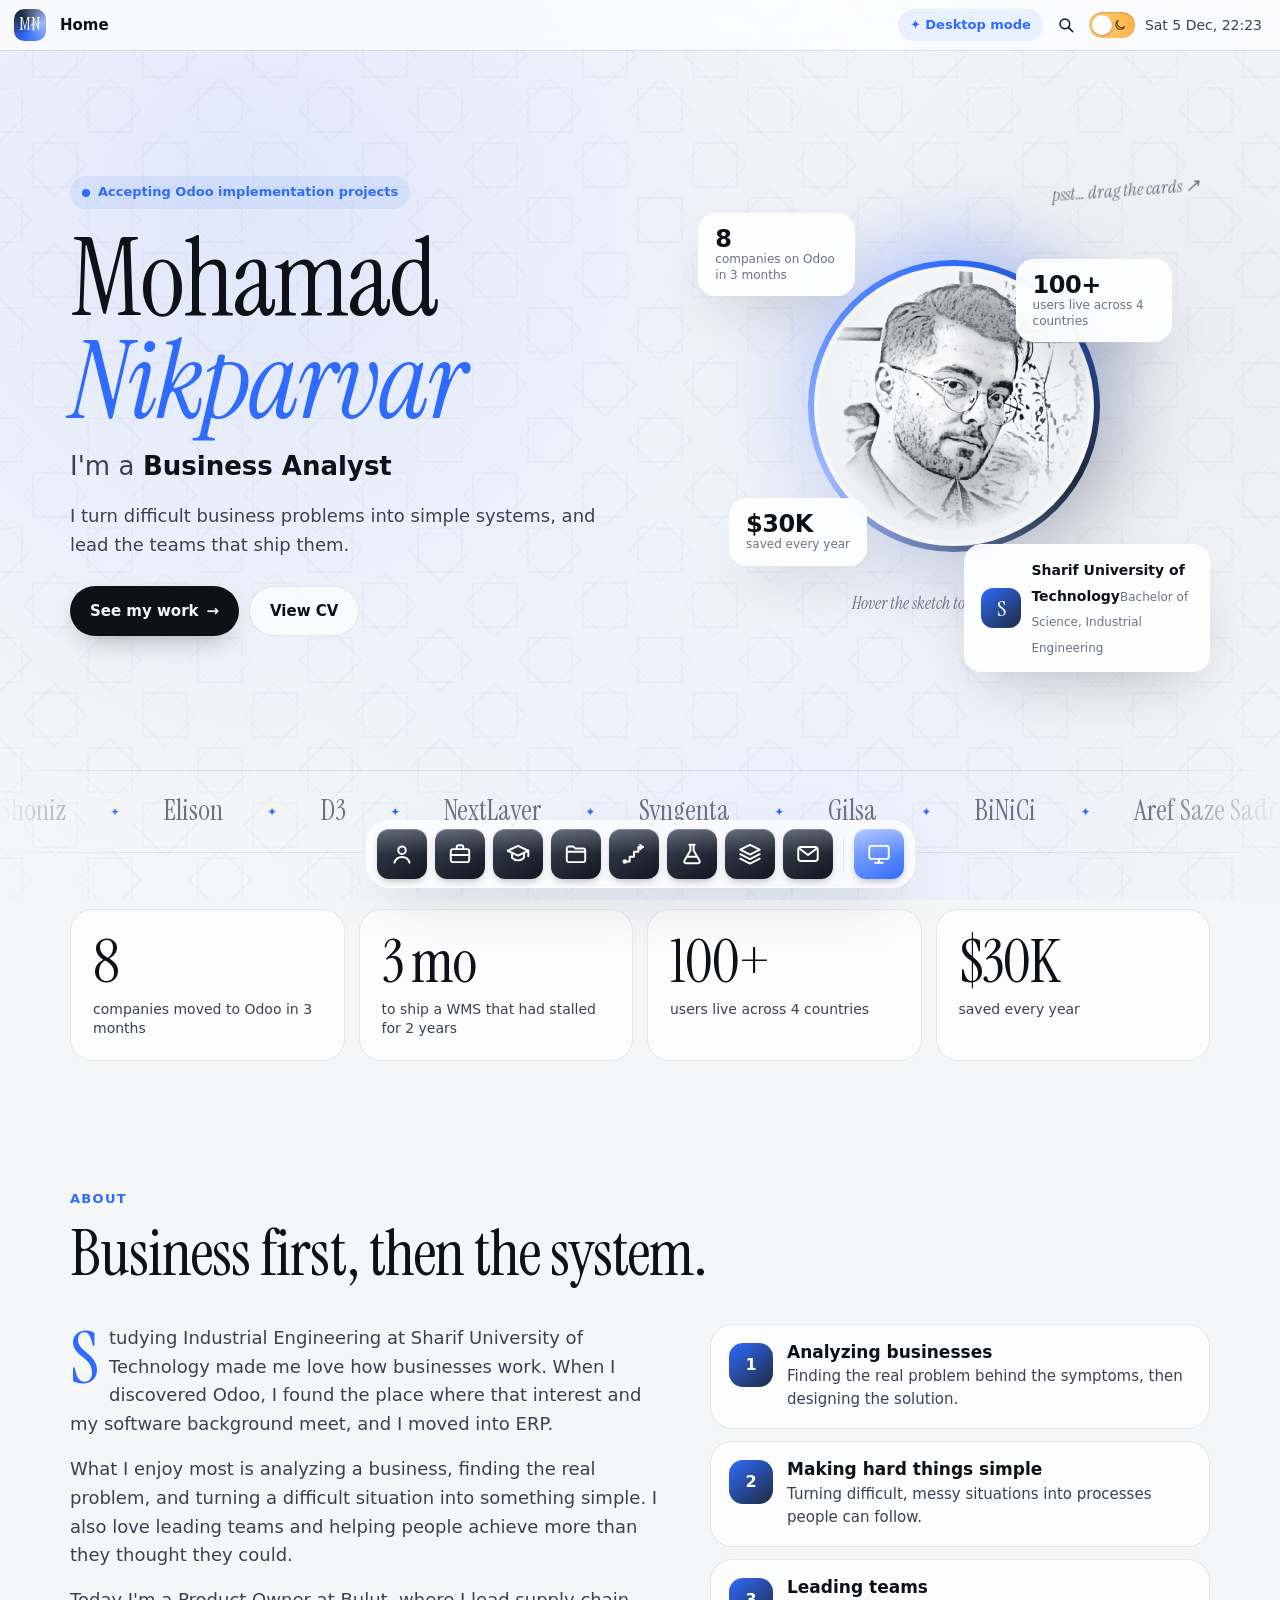
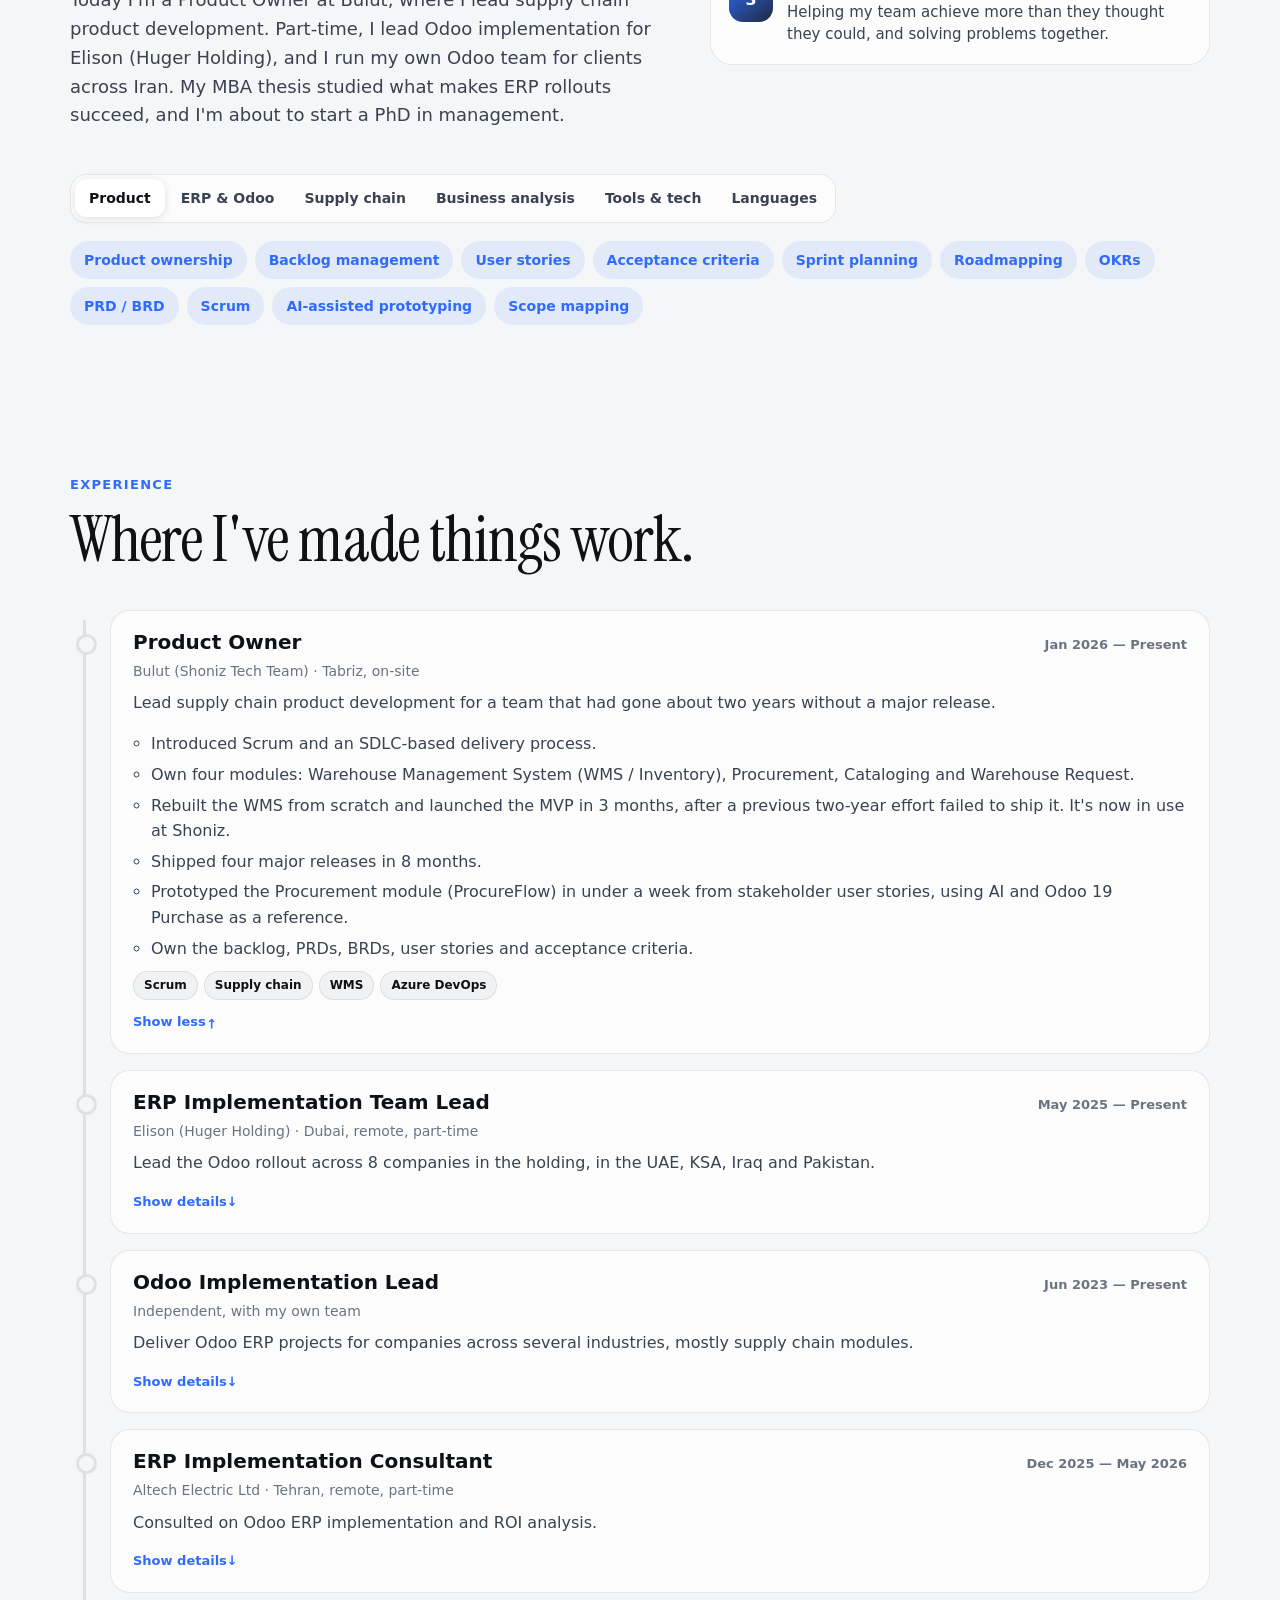
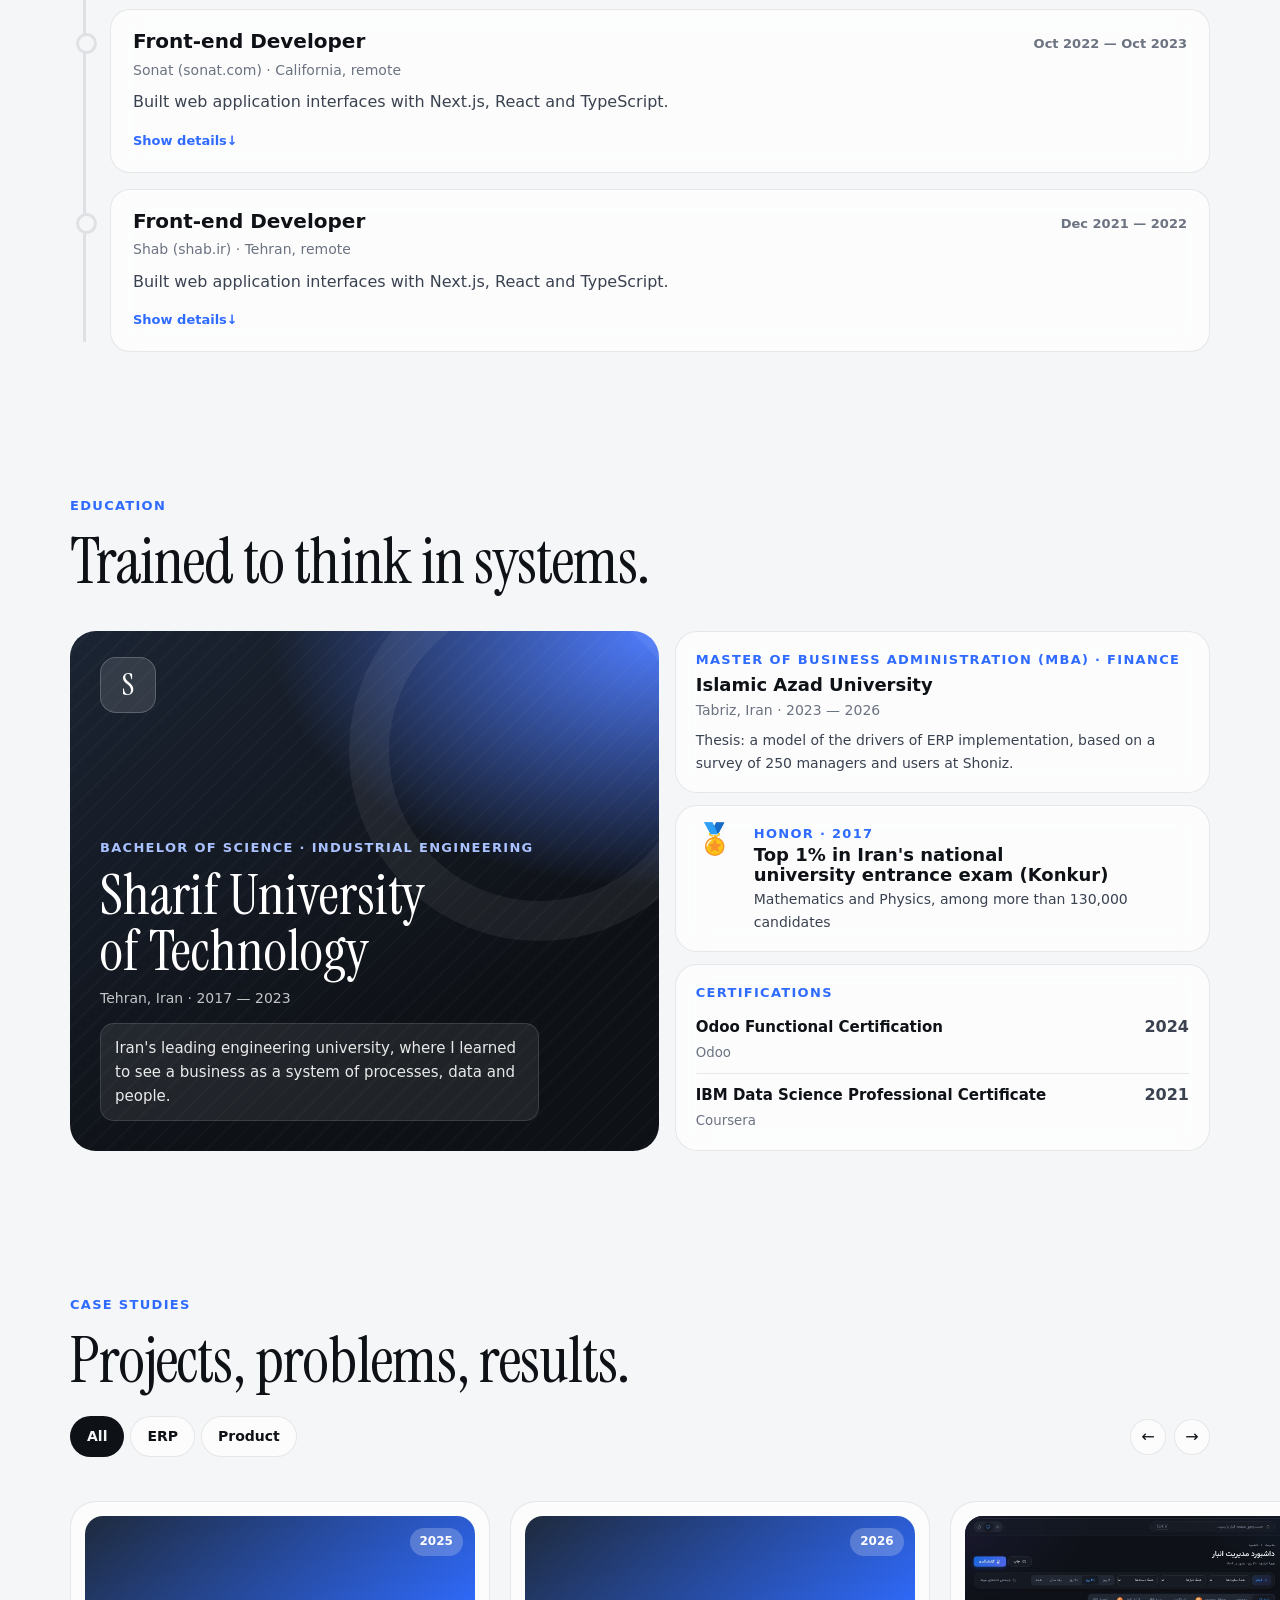
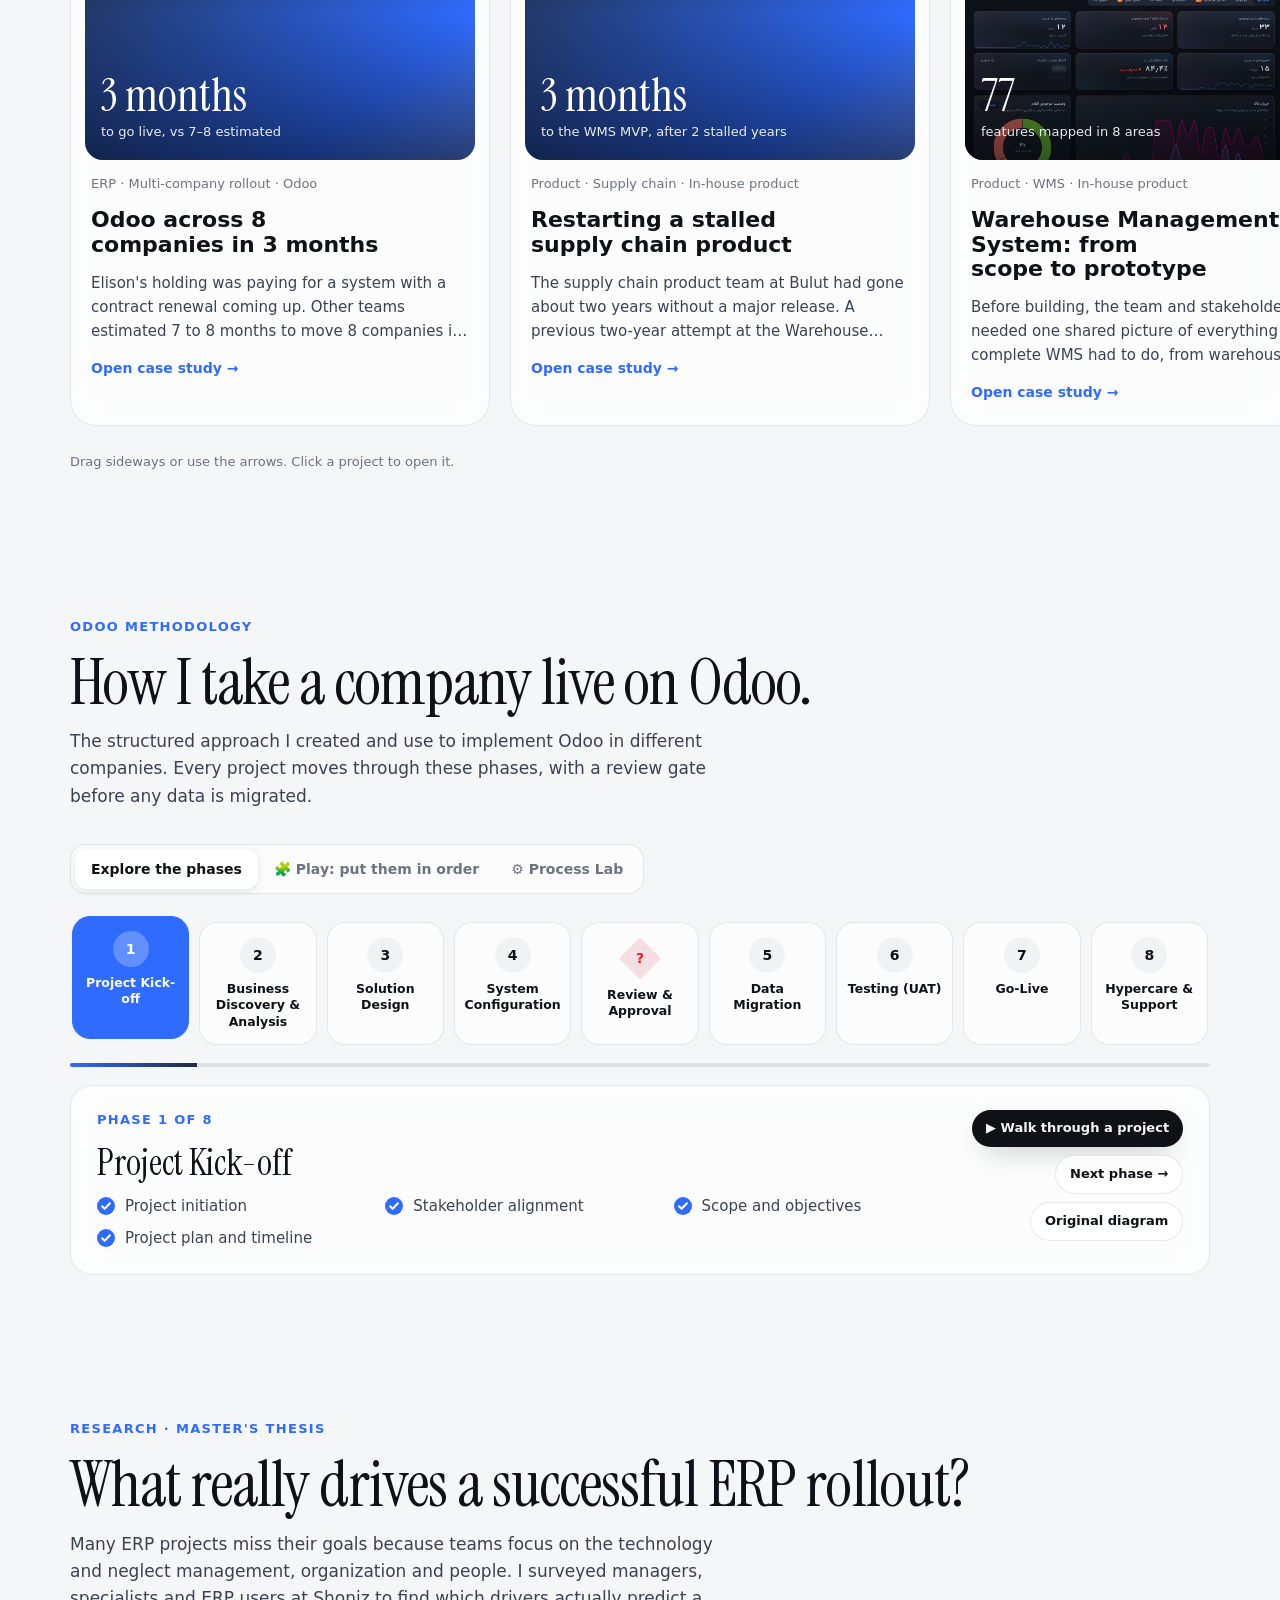
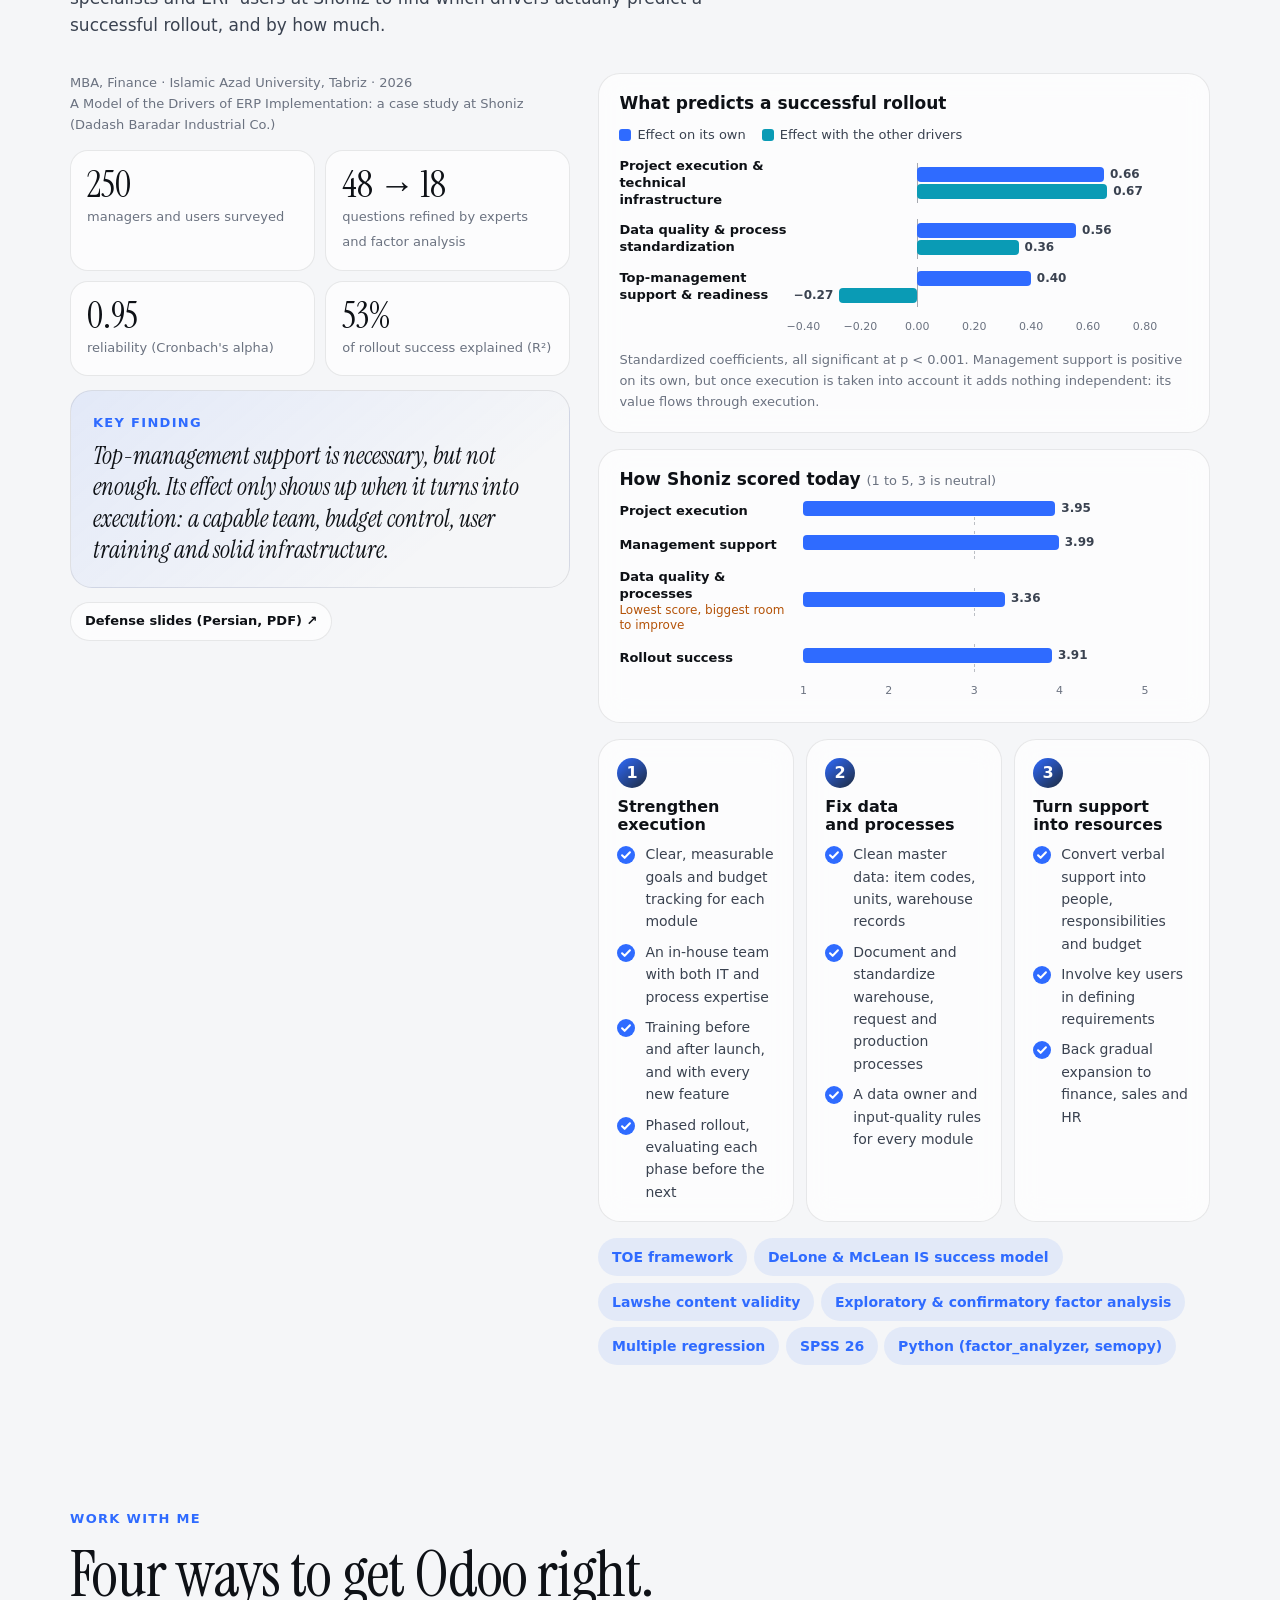
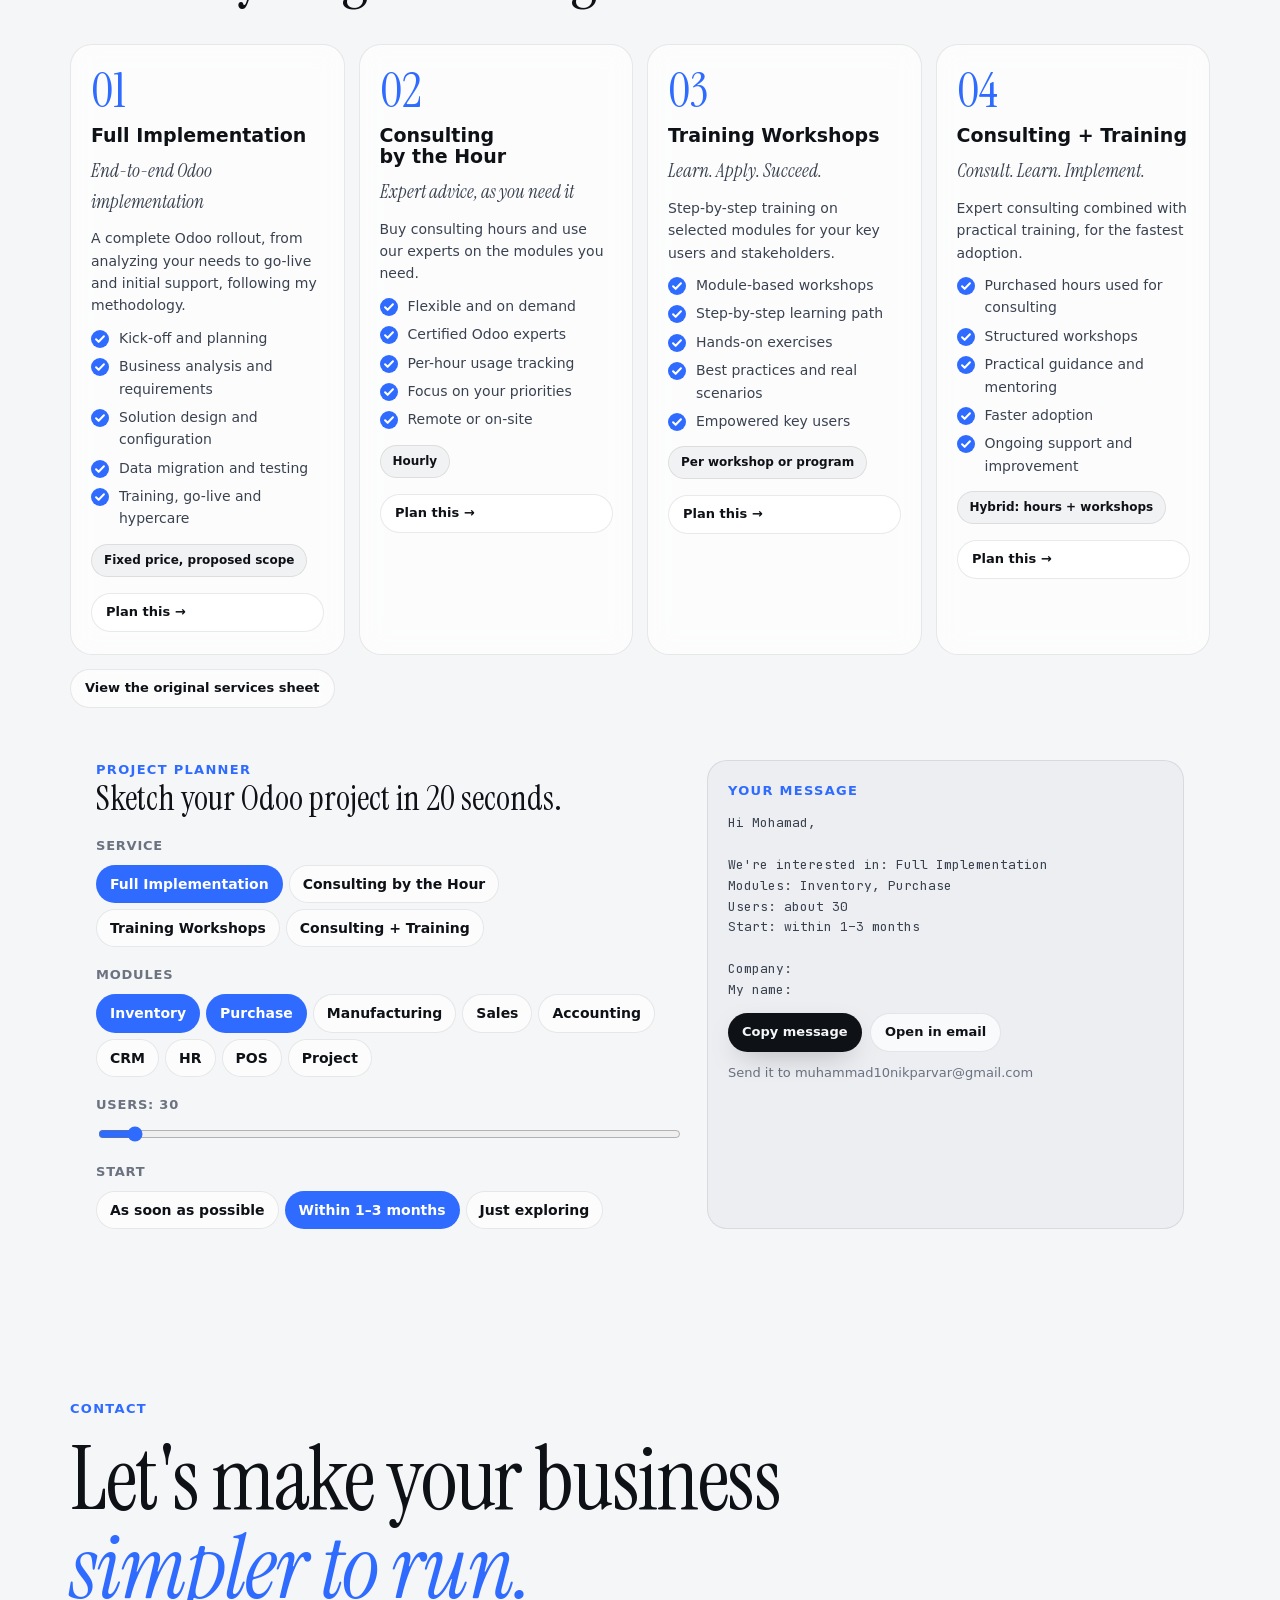
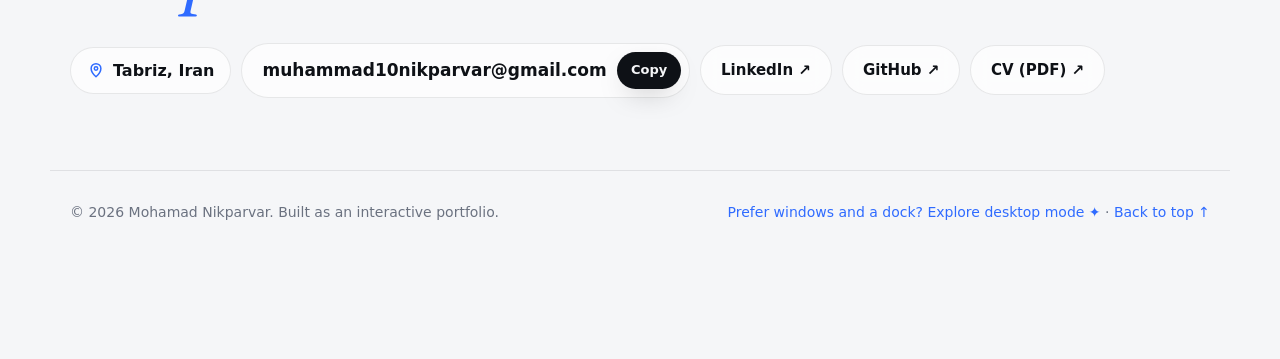
==== commit 8ff373ac: "Add WMS v3, ProcureFlow and WMS scope mind map" ====
--- a/index.html
+++ b/index.html
@@ -213,6 +213,7 @@
 
   <script src="content.js"></script>
   <script src="sketch.js"></script>
+  <script src="mindmap.js"></script>
   <script src="site.js"></script>
 </body>
 </html>
--- a/site.css
+++ b/site.css
@@ -672,3 +672,8 @@
   *,*::before,*::after{animation-duration:.01ms!important;animation-iteration-count:1!important;transition-duration:.01ms!important}
   .reveal.pre{opacity:1;transform:none}
 }
+
+/* tall images (mind map) scroll inside the viewer */
+#lightbox.tall{overflow:auto;place-items:start center}
+#lightbox.tall figure{margin:40px auto}
+#lightbox.tall img{max-height:none;width:min(1100px,100%)}
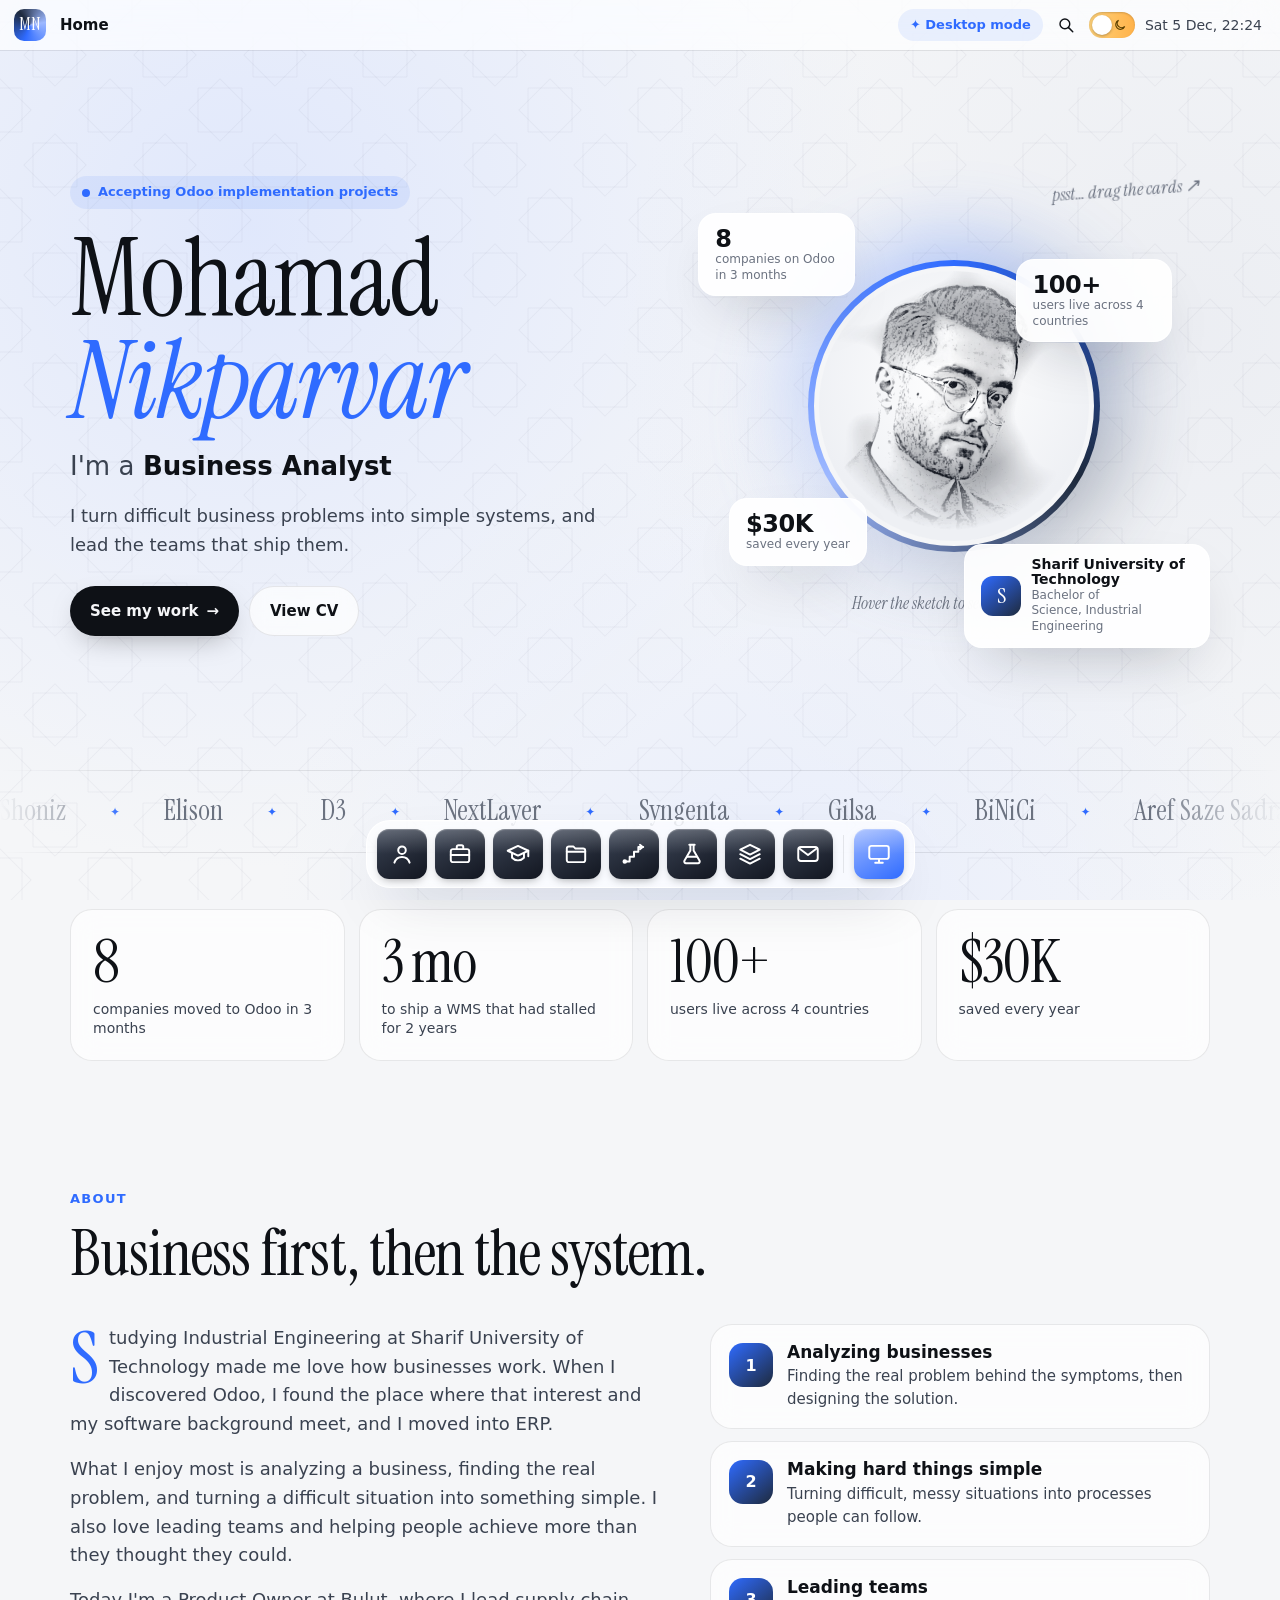
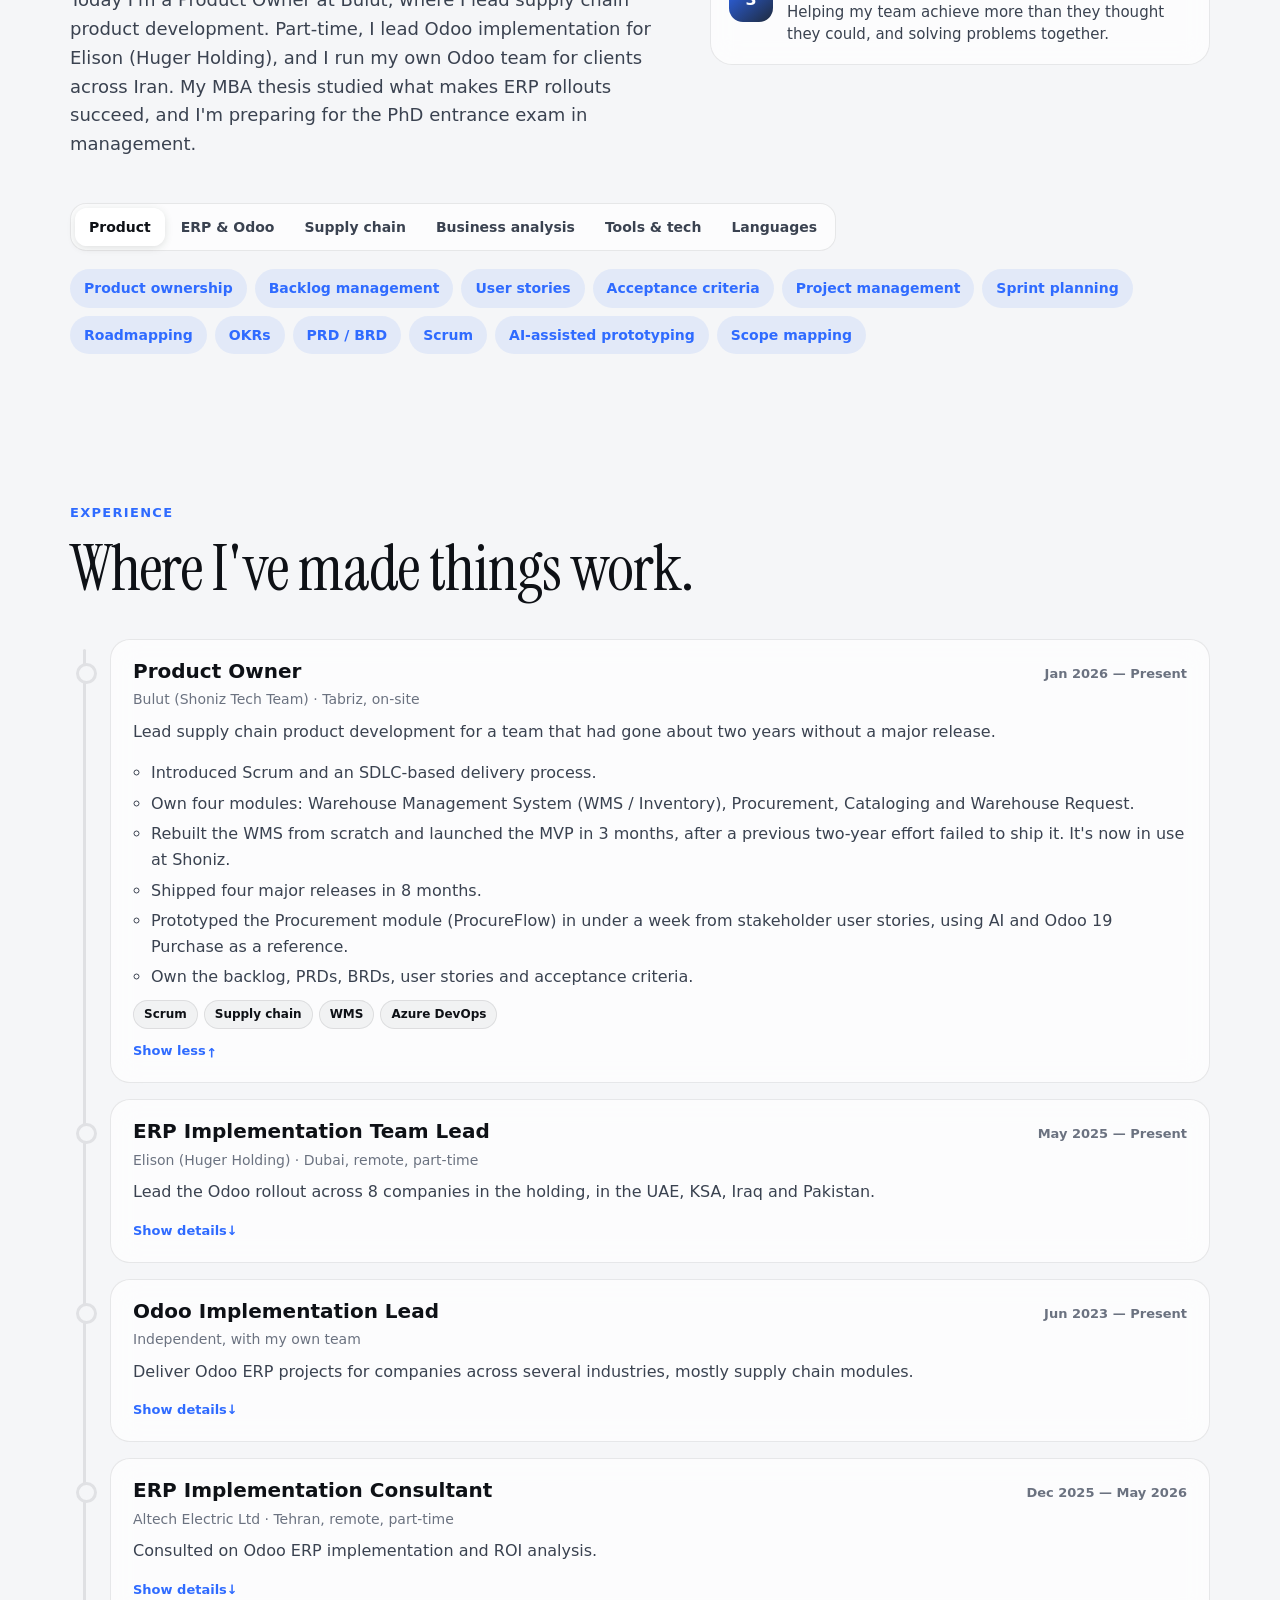
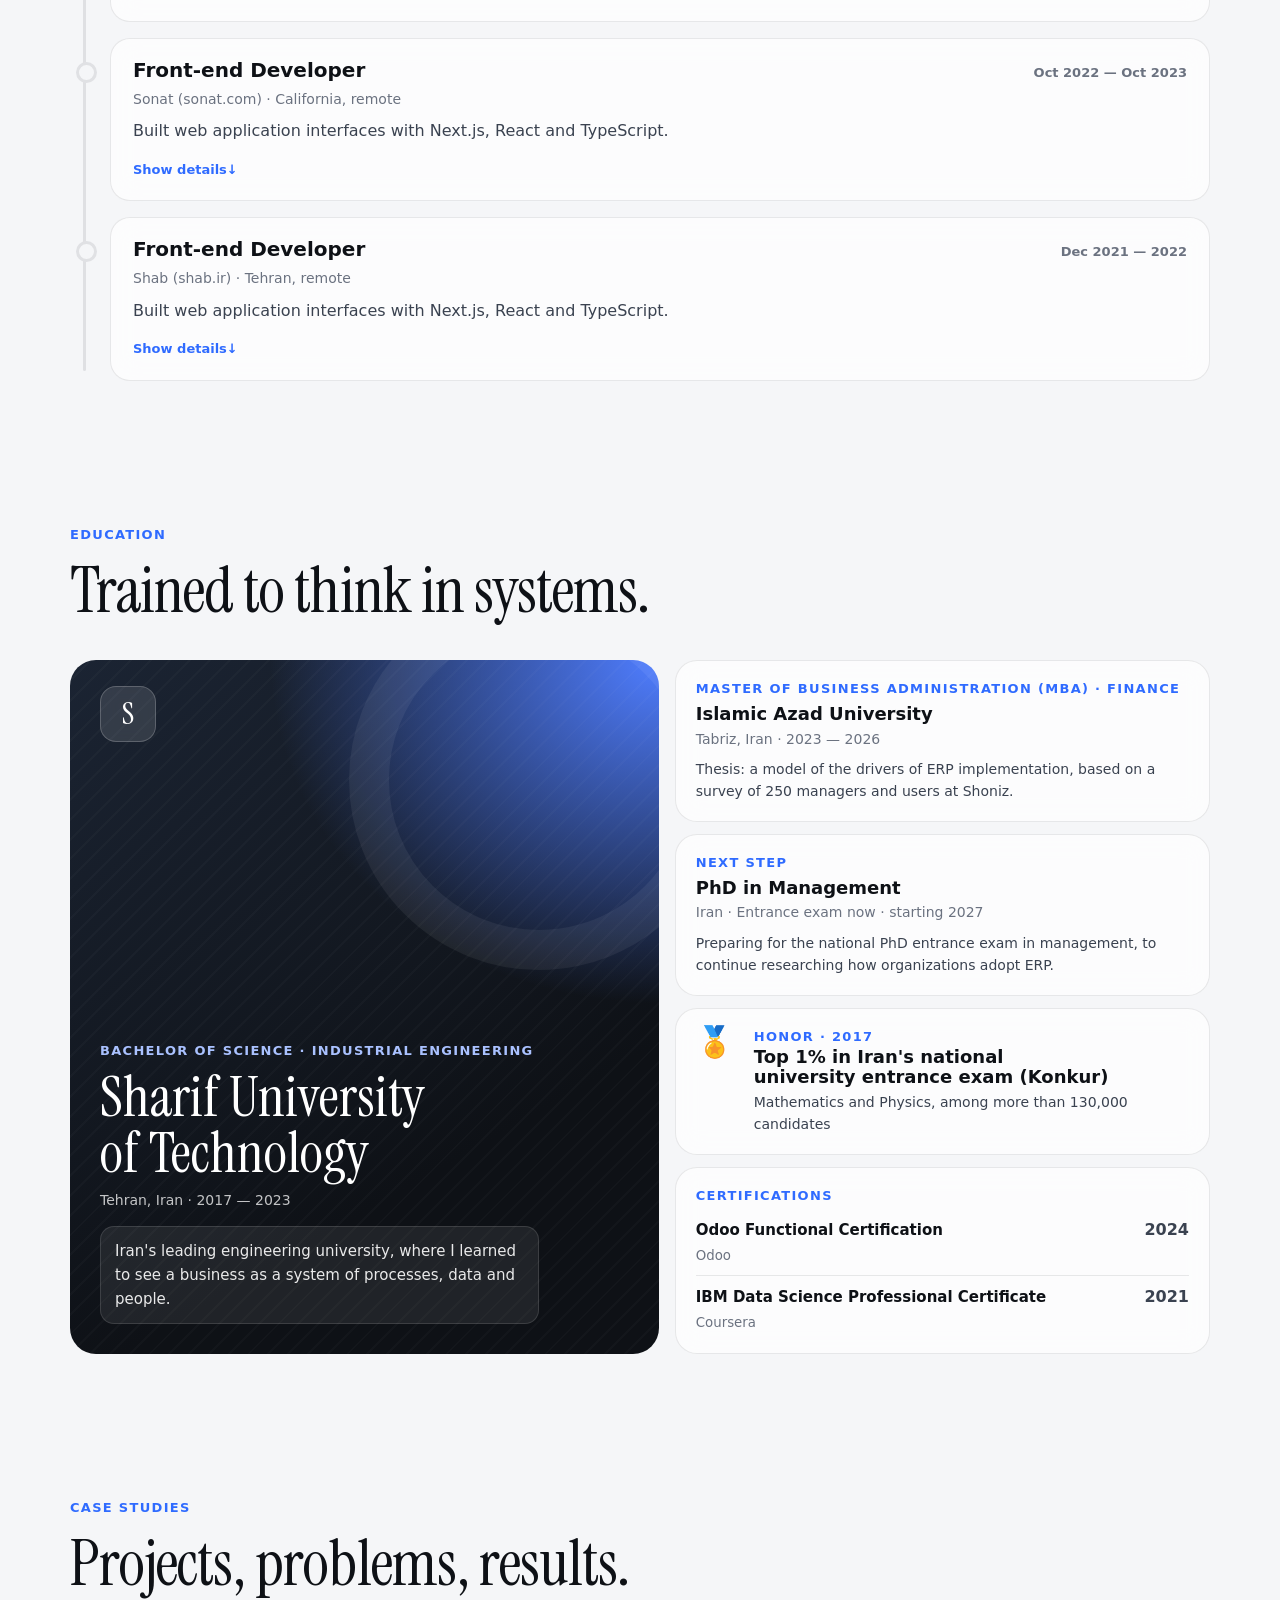
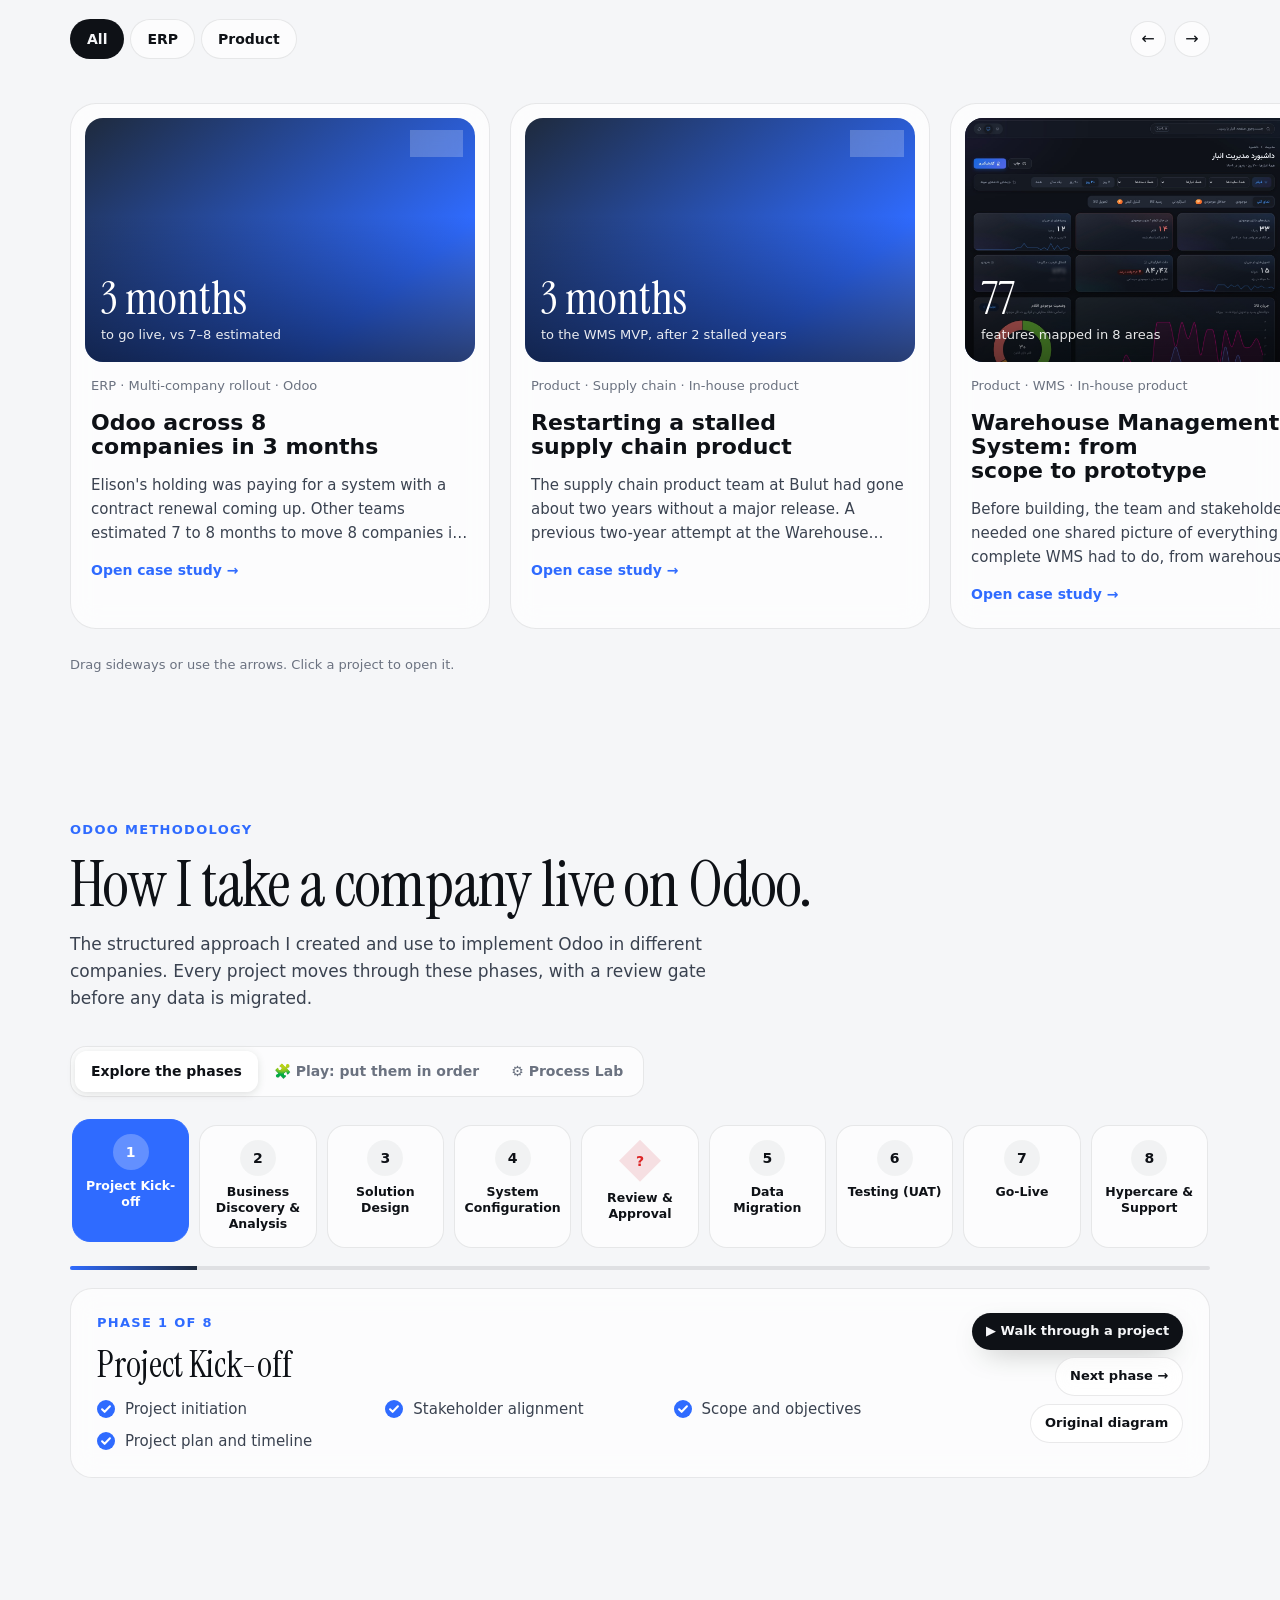
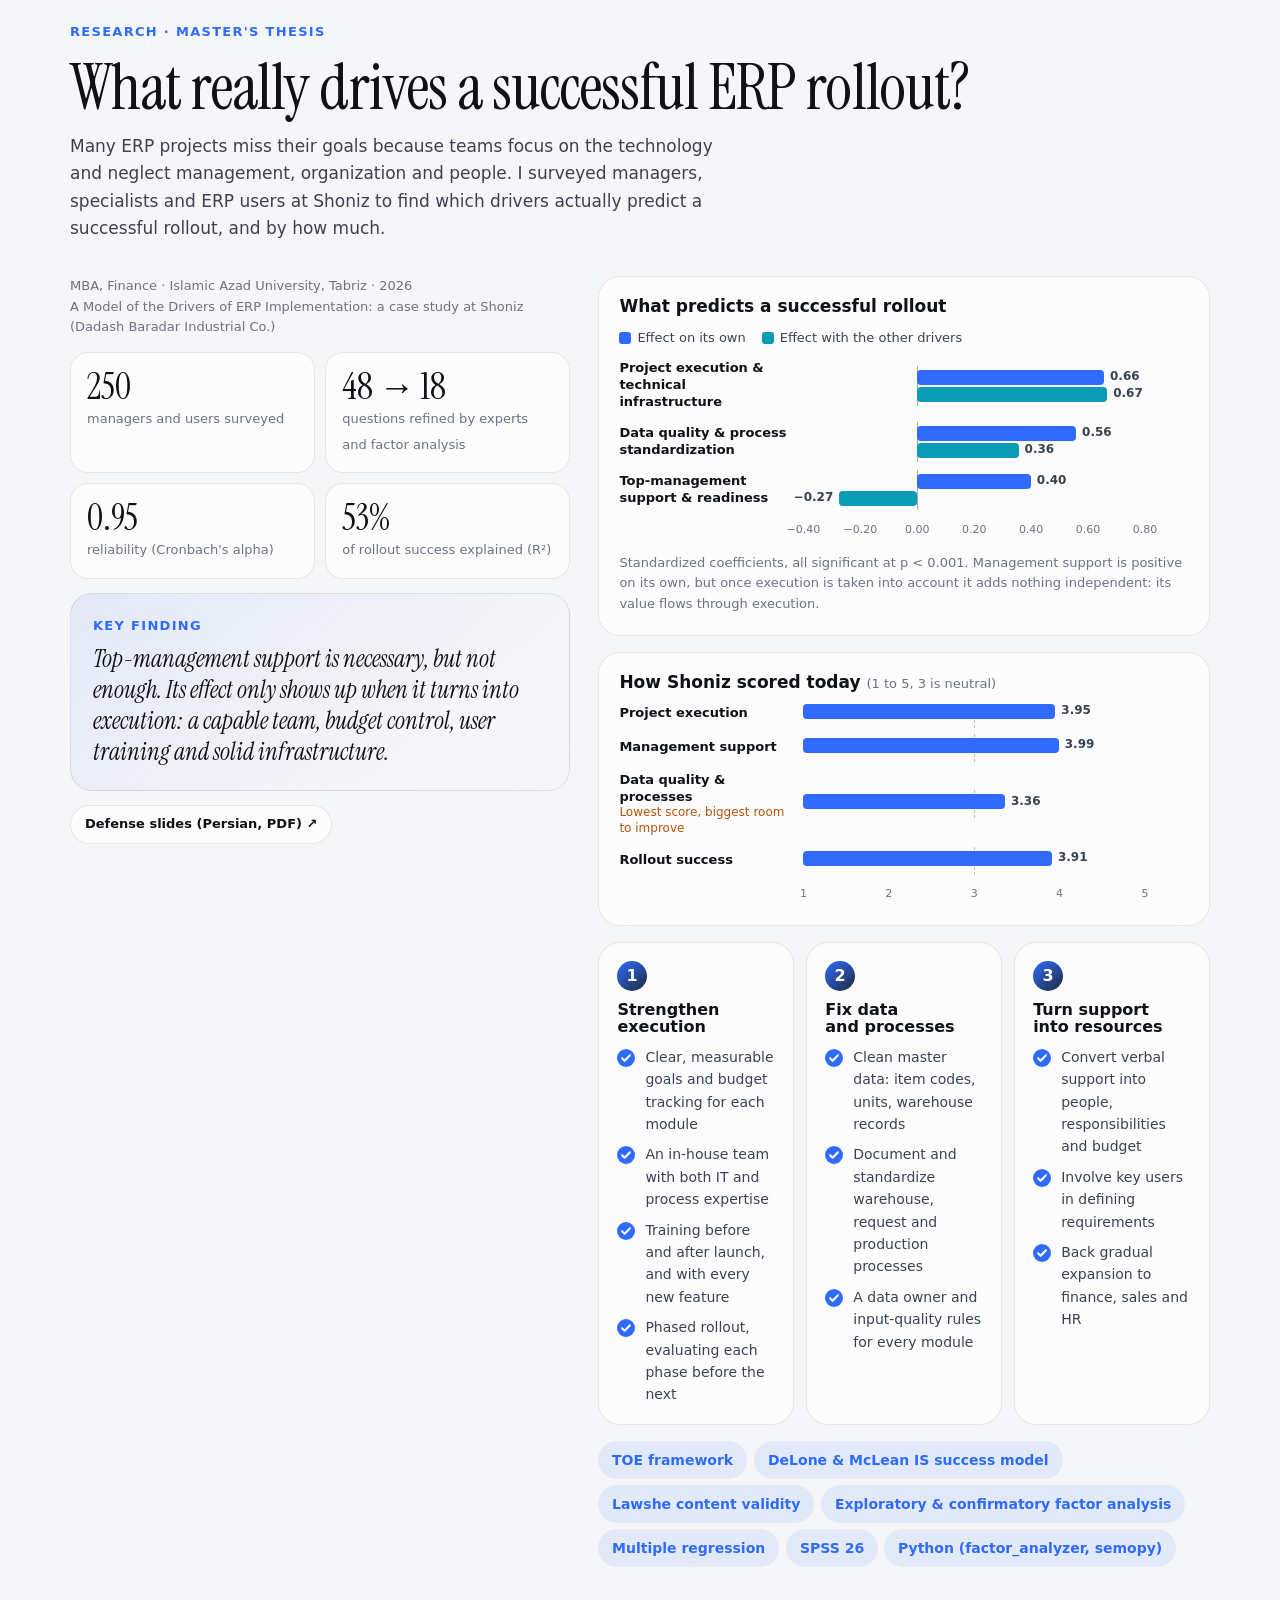
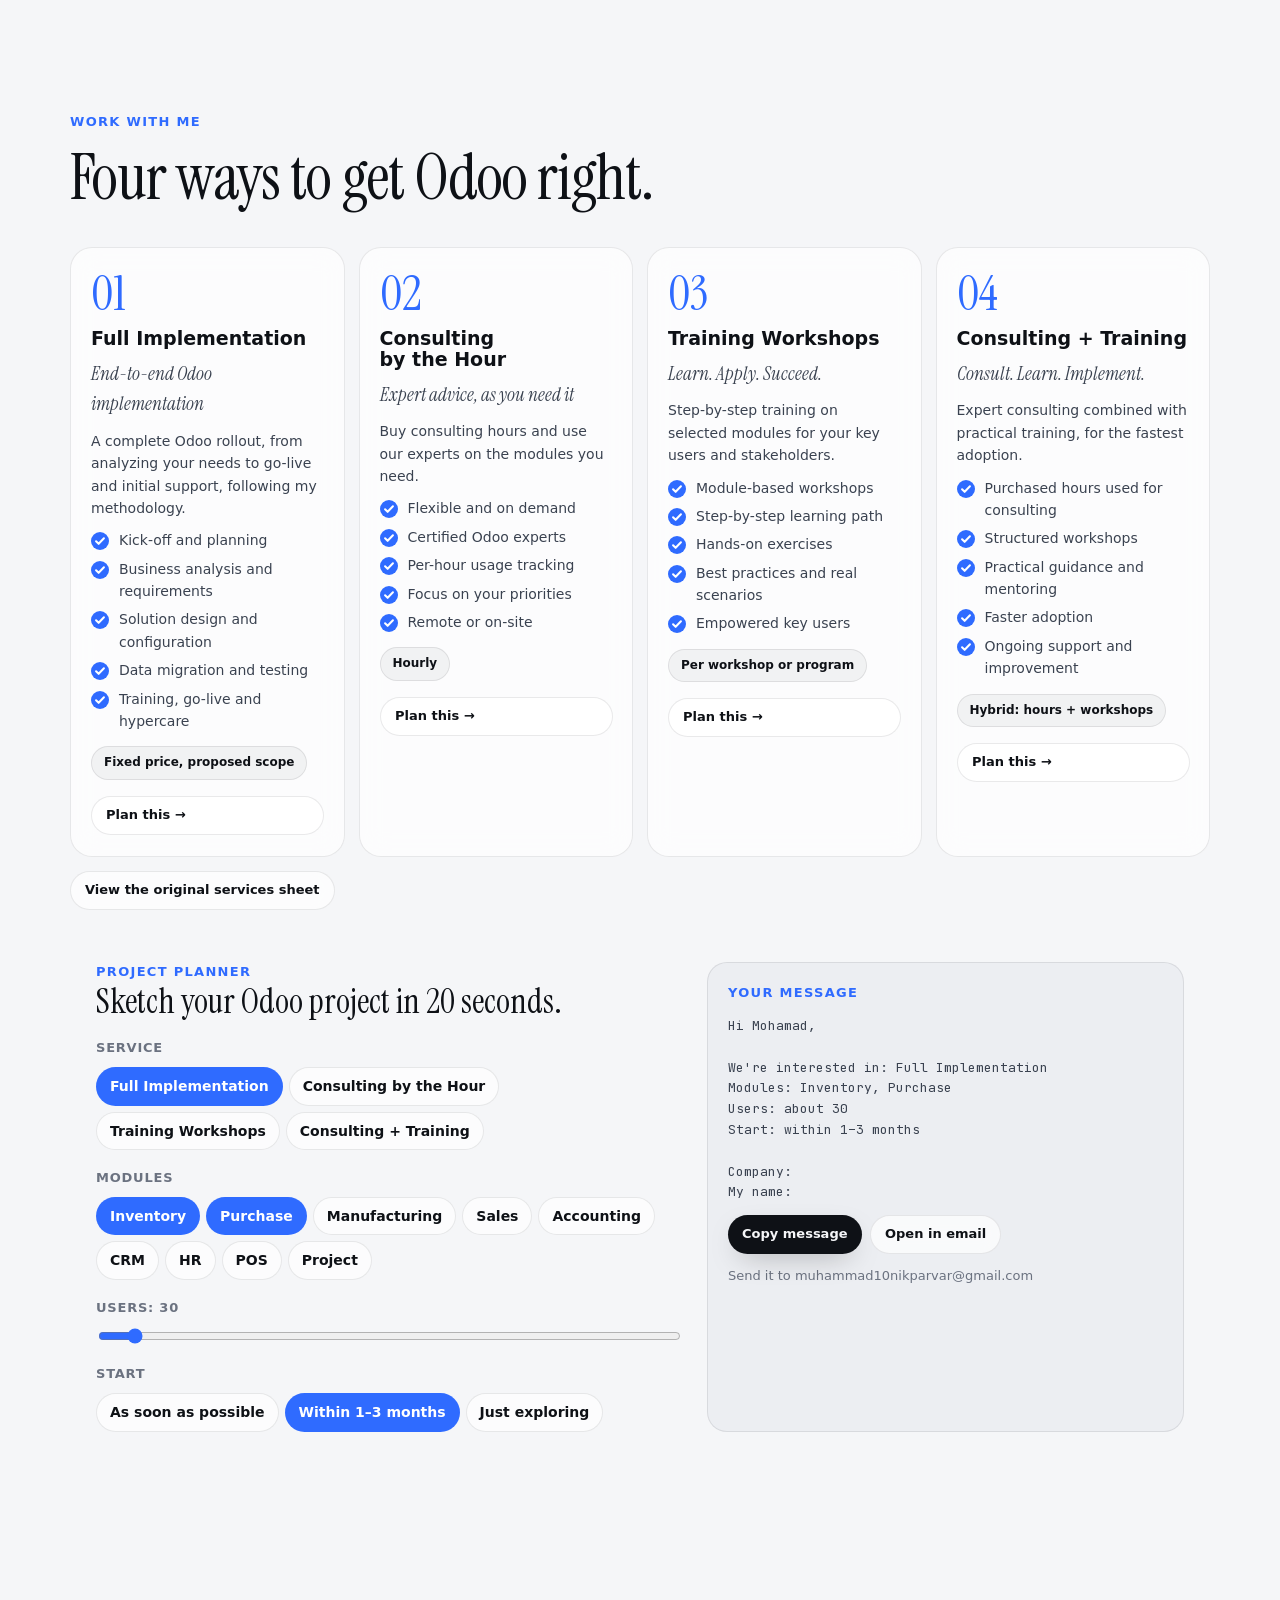
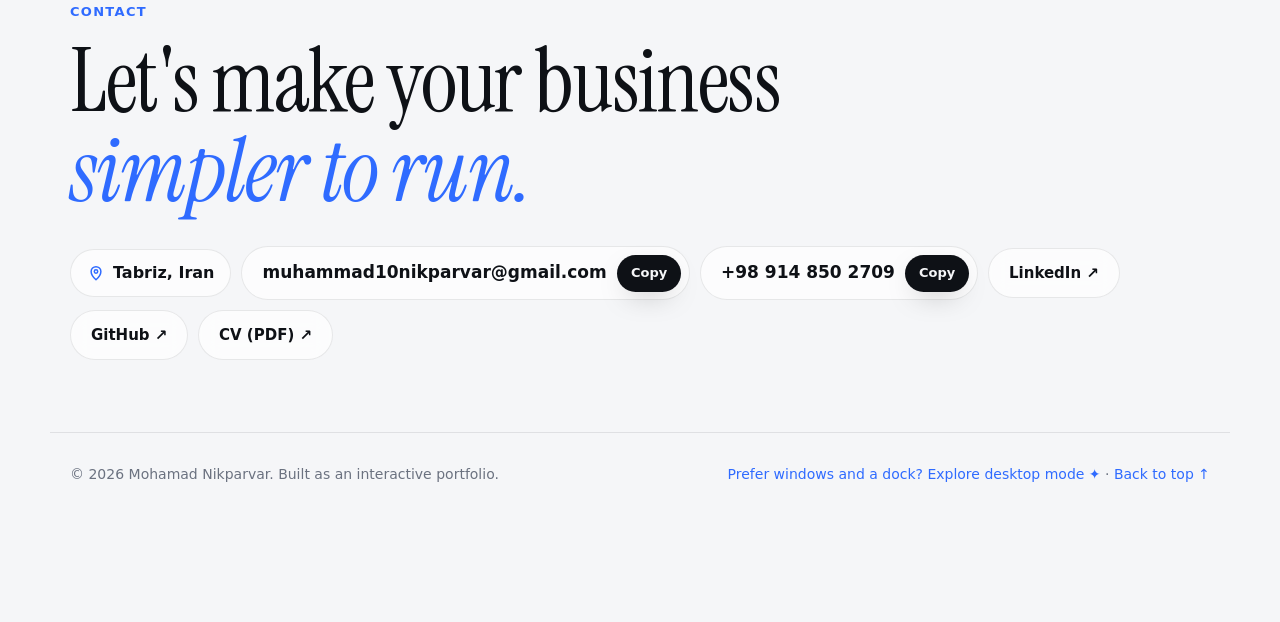
==== commit ebfddc01: "SEO, Persian window, Vazir font, cleaned photo, phone, PhD, CV, smoother transitions" ====
--- a/index.html
+++ b/index.html
@@ -3,15 +3,20 @@
 <head>
 <meta charset="utf-8">
 <meta name="viewport" content="width=device-width, initial-scale=1, viewport-fit=cover">
-<title>Mohamad Nikparvar — Product Owner & Odoo ERP Lead</title>
-<meta name="description" content="Product Owner and Odoo ERP implementation lead. 8 companies live on Odoo in 3 months, a stalled WMS shipped in 3 months, $30K saved every year.">
+<title>Mohamad Nikparvar — Odoo ERP Implementation & Project Management</title>
+<meta name="description" content="Mohamad Nikparvar (سید محمد نیک‌پرور): Product Owner and Odoo ERP implementation lead in Iran. استقرار اودو و ای‌آر‌پی، مدیریت پروژه و سیستم مدیریت جامع سازمان. 8 companies on Odoo in 3 months.">
+<meta name="keywords" content="Mohamad Nikparvar, سید محمد نیک‌پرور, سید محمد نیک پرور, Odoo, اودو, Odoo Iran, اودو ایران, ERP, ای آر پی, استقرار, استقرار ای آر پی, استقرار اودو, Project Management, مدیریت پروژه, سیستم مدیریت جامع سازمان, Product Owner, Business Analyst">
+<link rel="canonical" href="https://mohamadnikparvar.github.io/">
+<meta name="robots" content="index, follow, max-image-preview:large">
 <meta name="author" content="Mohamad Nikparvar">
 <meta name="theme-color" content="#0b0d12">
-<!-- Link previews (LinkedIn, Telegram, WhatsApp, X). After you publish, replace "assets/share-card.png"
-     with the full address, e.g. https://YOUR-NAME.github.io/portfolio/assets/share-card.png -->
-<meta property="og:type" content="website">
+<!-- Link previews (LinkedIn, Telegram, WhatsApp, X) -->
+<meta property="og:type" content="profile">
+<meta property="og:locale" content="en_US">
+<meta property="og:locale:alternate" content="fa_IR">
+<meta property="og:site_name" content="Mohamad Nikparvar">
 <meta property="og:url" content="https://mohamadnikparvar.github.io/">
-<meta property="og:title" content="Mohamad Nikparvar — Product Owner & Odoo ERP Lead">
+<meta property="og:title" content="Mohamad Nikparvar — Odoo ERP Implementation Lead">
 <meta property="og:description" content="I turn difficult business problems into simple systems, and lead the teams that ship them.">
 <meta property="og:image" content="https://mohamadnikparvar.github.io/assets/share-card.png">
 <meta property="og:image:width" content="1200">
@@ -22,6 +27,7 @@
 <link rel="apple-touch-icon" href="assets/apple-touch-icon.png">
 <link rel="stylesheet" href="assets/fonts/fonts.css">
 <link rel="stylesheet" href="site.css">
+<!--pre:jsonld--><script type="application/ld+json">{"@context":"https://schema.org","@graph":[{"@type":"Person","@id":"https://mohamadnikparvar.github.io/#person","name":"Mohamad Nikparvar","alternateName":["سید محمد نیک‌پرور","سید محمد نیک پرور","Seyed Mohamad Nikparvar"],"jobTitle":"Product Owner, Odoo ERP Lead, Supply Chain","description":"I turn difficult business problems into simple systems, and lead the teams that ship them.","url":"https://mohamadnikparvar.github.io/","image":"https://mohamadnikparvar.github.io/assets/photo-sketch.png","email":"mailto:muhammad10nikparvar@gmail.com","telephone":"+98 914 850 2709","address":{"@type":"PostalAddress","addressLocality":"Tabriz","addressCountry":"IR"},"worksFor":[{"@type":"Organization","name":"Bulut (Shoniz Tech Team)"},{"@type":"Organization","name":"Elison (Huger Holding)"}],"alumniOf":[{"@type":"CollegeOrUniversity","name":"Sharif University of Technology"},{"@type":"CollegeOrUniversity","name":"Islamic Azad University"}],"knowsAbout":["Odoo","اودو","ERP implementation","استقرار ای‌آر‌پی","Project management","مدیریت پروژه","Product ownership","Business analysis","Supply chain management","Warehouse management systems","Procurement"],"knowsLanguage":["fa","en","az","tr"],"sameAs":["https://www.linkedin.com/in/mohamad-nikparvar-5214aa209/","https://github.com/mohamadnikparvar"]},{"@type":"WebSite","@id":"https://mohamadnikparvar.github.io/#website","url":"https://mohamadnikparvar.github.io/","name":"Mohamad Nikparvar — Portfolio","inLanguage":["en","fa"],"about":{"@id":"https://mohamadnikparvar.github.io/#person"}},{"@type":"ProfilePage","url":"https://mohamadnikparvar.github.io/","mainEntity":{"@id":"https://mohamadnikparvar.github.io/#person"},"dateModified":"2026-11-15"}]}</script><!--/pre:jsonld-->
 </head>
 <body>
   <canvas id="bg" aria-hidden="true"></canvas>
@@ -61,6 +67,7 @@
       <button role="menuitem" data-go="methodology">Odoo methodology</button>
       <button role="menuitem" data-go="research">Research</button>
       <button role="menuitem" data-go="services">Services</button>
+      <button role="menuitem" data-act="fa">فارسی · Persian</button>
       <button role="menuitem" data-go="contact">Contact</button>
       <hr>
       <p class="menu-label">Appearance</p>
@@ -82,10 +89,10 @@
     <!-- Hero -->
     <section id="top" class="hero wrap">
       <div class="hero-text">
-        <p class="status"><i></i><span id="heroStatus"></span></p>
-        <h1 class="hero-title" id="heroTitle"></h1>
-        <p class="hero-role">I'm a <span class="rotator" id="rotator"></span></p>
-        <p class="hero-tag" id="heroTag"></p>
+        <p class="status"><i></i><span id="heroStatus"><!--pre:heroStatus-->Accepting Odoo implementation projects<!--/pre:heroStatus--></span></p>
+        <h1 class="hero-title" id="heroTitle"><!--pre:heroTitle-->Mohamad <em>Nikparvar</em><!--/pre:heroTitle--></h1>
+        <p class="hero-role">I'm a <span class="rotator" id="rotator"><!--pre:rotator-->Product Owner<!--/pre:rotator--></span></p>
+        <p class="hero-tag" id="heroTag"><!--pre:heroTag-->I turn difficult business problems into simple systems, and lead the teams that ship them.<!--/pre:heroTag--></p>
         <div class="hero-cta">
           <a class="btn primary magnetic" href="#work">See my work <span aria-hidden="true">→</span></a>
           <a class="btn ghost magnetic" id="heroCv" href="cv.pdf" target="_blank" rel="noopener">View CV</a>
@@ -99,31 +106,31 @@
 
     <div class="marquee" aria-label="Clients and companies"><div class="marquee-track" id="marquee"></div></div>
 
-    <section class="wrap impact" id="impact" aria-label="Impact"></section>
+    <section class="wrap impact" id="impact" aria-label="Impact"><!--pre:impact--><div class="stat" data-seo><b>8</b><small>companies moved to Odoo in 3 months</small></div><div class="stat" data-seo><b>3 mo</b><small>to ship a WMS that had stalled for 2 years</small></div><div class="stat" data-seo><b>100+</b><small>users live across 4 countries</small></div><div class="stat" data-seo><b>$30K</b><small>saved every year</small></div><!--/pre:impact--></section>
 
     <!-- About -->
     <section id="about" class="wrap section">
       <header class="sec-head"><p class="kicker">About</p><h2>Business first, then the system.</h2></header>
       <div class="about-grid">
-        <div class="about-story reveal" id="aboutStory"></div>
-        <div class="loves" id="loves"></div>
+        <div class="about-story reveal" id="aboutStory"><!--pre:aboutStory--><div data-seo><p>Studying Industrial Engineering at Sharif University of Technology made me love how businesses work. When I discovered Odoo, I found the place where that interest and my software background meet, and I moved into ERP.</p><p>What I enjoy most is analyzing a business, finding the real problem, and turning a difficult situation into something simple. I also love leading teams and helping people achieve more than they thought they could.</p><p>Today I'm a Product Owner at Bulut, where I lead supply chain product development. Part-time, I lead Odoo implementation for Elison (Huger Holding), and I run my own Odoo team for clients across Iran. My MBA thesis studied what makes ERP rollouts succeed, and I'm preparing for the PhD entrance exam in management.</p></div><!--/pre:aboutStory--></div>
+        <div class="loves" id="loves"><!--pre:loves--><div data-seo><h3>Analyzing businesses</h3><p>Finding the real problem behind the symptoms, then designing the solution.</p><h3>Making hard things simple</h3><p>Turning difficult, messy situations into processes people can follow.</p><h3>Leading teams</h3><p>Helping my team achieve more than they thought they could, and solving problems together.</p></div><!--/pre:loves--></div>
       </div>
       <div class="skills reveal">
         <div class="tabs" role="tablist" id="skillTabs"><span class="tab-ind" aria-hidden="true"></span></div>
-        <div class="chips-cloud" id="skillChips"></div>
+        <div class="chips-cloud" id="skillChips"><!--pre:skillChips--><div data-seo><h3>Product</h3><p>Product ownership, Backlog management, User stories, Acceptance criteria, Project management, Sprint planning, Roadmapping, OKRs, PRD / BRD, Scrum, AI-assisted prototyping, Scope mapping</p><h3>ERP &amp; Odoo</h3><p>Odoo implementation, Configuration &amp; customization, Odoo Studio, Multi-company setup, Data migration, UAT, User training, ROI analysis</p><h3>Supply chain</h3><p>Inventory, Warehouse management (WMS), Procurement, Purchasing, Manufacturing, Sales, POS, CRM</p><h3>Business analysis</h3><p>Requirements engineering, BPM, As-Is / To-Be mapping, Gap analysis, Requirement elicitation, Solution design</p><h3>Tools &amp; tech</h3><p>Azure DevOps, Microsoft Azure, ClickUp, Trello, Figma, React, Next.js, TypeScript</p><h3>Languages</h3><p>Persian (native), English (professional), Azerbaijani Turkish, Turkish</p></div><!--/pre:skillChips--></div>
       </div>
     </section>
 
     <!-- Experience -->
     <section id="experience" class="wrap section">
       <header class="sec-head"><p class="kicker">Experience</p><h2>Where I've made things work.</h2></header>
-      <ol class="timeline" id="timeline"><span class="tl-line" aria-hidden="true"><i id="tlFill"></i></span></ol>
+      <ol class="timeline" id="timeline"><span class="tl-line" aria-hidden="true"><i id="tlFill"></i></span><!--pre:timeline--><li data-seo><h3>Product Owner</h3><p>Bulut (Shoniz Tech Team) · Tabriz, on-site · Jan 2026 — Present</p><p>Lead supply chain product development for a team that had gone about two years without a major release.</p><ul><li>Introduced Scrum and an SDLC-based delivery process.</li><li>Own four modules: Warehouse Management System (WMS / Inventory), Procurement, Cataloging and Warehouse Request.</li><li>Rebuilt the WMS from scratch and launched the MVP in 3 months, after a previous two-year effort failed to ship it. It's now in use at Shoniz.</li><li>Shipped four major releases in 8 months.</li><li>Prototyped the Procurement module (ProcureFlow) in under a week from stakeholder user stories, using AI and Odoo 19 Purchase as a reference.</li><li>Own the backlog, PRDs, BRDs, user stories and acceptance criteria.</li></ul></li><li data-seo><h3>ERP Implementation Team Lead</h3><p>Elison (Huger Holding) · Dubai, remote, part-time · May 2025 — Present</p><p>Lead the Odoo rollout across 8 companies in the holding, in the UAE, KSA, Iraq and Pakistan.</p><ul><li>Went live in 3 months, against 7 to 8 months estimated by other teams.</li><li>100+ users live across D3 (multi-company), IX, NextLayer and Elison.</li><li>Saves $30K per year by replacing the previous system before its contract renewal.</li><li>Implemented Supply Chain, HR, CRM, Project and Marketing modules; led data migration, UAT and training.</li></ul></li><li data-seo><h3>Odoo Implementation Lead</h3><p>Independent, with my own team · Jun 2023 — Present</p><p>Deliver Odoo ERP projects for companies across several industries, mostly supply chain modules.</p><ul><li>Core team: an accounting manager who implements the accounting modules and two developers, plus specialists per project.</li><li>Clients include Syngenta, Gilsa, BiNiCi, Aref Saze Sadra, Zebrang, Rayshan and Baghboon.</li><li>Odoo app expert on further projects, including Evimo (Istanbul) and Saman Daroo (Mashhad).</li><li>Run each project end to end: requirements, process mapping, configuration, migration, UAT and training.</li></ul></li><li data-seo><h3>ERP Implementation Consultant</h3><p>Altech Electric Ltd · Tehran, remote, part-time · Dec 2025 — May 2026</p><p>Consulted on Odoo ERP implementation and ROI analysis.</p></li><li data-seo><h3>Front-end Developer</h3><p>Sonat (sonat.com) · California, remote · Oct 2022 — Oct 2023</p><p>Built web application interfaces with Next.js, React and TypeScript.</p></li><li data-seo><h3>Front-end Developer</h3><p>Shab (shab.ir) · Tehran, remote · Dec 2021 — 2022</p><p>Built web application interfaces with Next.js, React and TypeScript.</p></li><!--/pre:timeline--></ol>
     </section>
 
     <!-- Education -->
     <section id="education" class="wrap section">
       <header class="sec-head"><p class="kicker">Education</p><h2>Trained to think in systems.</h2></header>
-      <div class="edu-grid" id="eduGrid"></div>
+      <div class="edu-grid" id="eduGrid"><!--pre:eduGrid--><div data-seo><h3>Sharif University of Technology</h3><p>Bachelor of Science, Industrial Engineering · Tehran, Iran · 2017 — 2023</p><p>Iran's leading engineering university, where I learned to see a business as a system of processes, data and people.</p><h3>Islamic Azad University</h3><p>Master of Business Administration (MBA), Finance · Tabriz, Iran · 2023 — 2026</p><p>Thesis: a model of the drivers of ERP implementation, based on a survey of 250 managers and users at Shoniz.</p><h3>PhD in Management</h3><p>Next step · Iran · Entrance exam now · starting 2027</p><p>Preparing for the national PhD entrance exam in management, to continue researching how organizations adopt ERP.</p><h3>Top 1% in Iran's national university entrance exam (Konkur)</h3><p>Mathematics and Physics, among more than 130,000 candidates · 2017</p><p>Odoo Functional Certification, Odoo (2024)</p><p>IBM Data Science Professional Certificate, Coursera (2021)</p></div><!--/pre:eduGrid--></div>
     </section>
 
     <!-- Work -->
@@ -133,13 +140,23 @@
           <div class="car-nav"><button class="icon-btn" id="carPrev" aria-label="Previous project">←</button><button class="icon-btn" id="carNext" aria-label="Next project">→</button></div>
         </div>
       </header>
-      <div class="carousel" id="carousel" tabindex="0" aria-label="Case studies, drag or scroll sideways"></div>
+      <div class="carousel" id="carousel" tabindex="0" aria-label="Case studies, drag or scroll sideways"><!--pre:carousel--><article data-seo><h3>Odoo across 8 companies in 3 months</h3><p>ERP · Multi-company rollout · Odoo · 2025</p><p>Elison's holding was paying for a system with a contract renewal coming up. Other teams estimated 7 to 8 months to move 8 companies in 4 countries to Odoo, which was too slow to avoid the renewal.</p>
+    <ul><li>3 months to go live, vs 7–8 estimated</li><li>100+ users live</li><li>$30K saved per year</li></ul>
+    <ol><li>Analyzed how each company worked and mapped the gaps against Odoo.</li><li>Set up a multi-company structure for D3 across the UAE, KSA, Iraq and Pakistan, plus IX, NextLayer and Elison.</li><li>Implemented Supply Chain, HR, CRM, Project and Marketing modules.</li><li>Led data migration, UAT and user training, then optimized after go-live.</li></ol></article><article data-seo><h3>Restarting a stalled supply chain product</h3><p>Product · Supply chain · In-house product · 2026</p><p>The supply chain product team at Bulut had gone about two years without a major release. A previous two-year attempt at the Warehouse Management System (Inventory) had never shipped. When my team and I said we could deliver it in 3 months, almost nobody believed us.</p>
+    <ul><li>3 months to the WMS MVP, after 2 stalled years</li><li>Live in use at Shoniz</li><li>4 major releases in 8 months</li></ul>
+    <ol><li>Introduced Scrum and an SDLC-based delivery process.</li><li>Restarted the WMS from scratch with a tight MVP scope, documented in PRDs and BRDs.</li><li>Built one prioritized backlog across four modules: WMS, Procurement, Cataloging and Warehouse Request.</li><li>Started daily stand-ups with developers and weekly sessions with stakeholders.</li></ol></article><article data-seo><h3>Warehouse Management System: from scope to prototype</h3><p>Product · WMS · In-house product · 2026</p><p>Before building, the team and stakeholders needed one shared picture of everything a complete WMS had to do, from warehouses and tanks to mobile scanners, and a prototype people could click through before any development time was spent.</p>
+    <ul><li>77 features mapped in 8 areas</li><li>15 screens in the prototype</li><li>3 months to the WMS MVP</li></ul>
+    <ol><li>Mapped the full scope with stakeholders into 8 areas and 77 features, from warehouse setup to mobile (PDA) operations and dashboards.</li><li>Designed multi-stage receipts and deliveries with quality control, quantity control, putaway and picking.</li><li>Added location and item-based physical counts with manager and finance approval.</li><li>Built a clickable prototype with 15 screens, including live tank monitoring with sensors and alerts, to validate flows with users before development.</li></ol></article><article data-seo><h3>ProcureFlow: a procurement module in under a week</h3><p>Product · Procurement · Prototype · 2026</p><p>Procurement was the next module at Bulut. Stakeholders needed to see and test the whole purchasing flow early, before the team committed development time.</p>
+    <ul><li>&lt; 1 week from user stories to working prototype</li><li>8 screens</li><li>Odoo 19 Purchase as the reference model</li></ul>
+    <ol><li>Turned stakeholders' user stories into the screens and flows of the module.</li><li>Used Odoo 19's Purchase module as a reference for proven purchasing practice: requests, RFQs, vendor quotes and purchase orders.</li><li>Built it with AI-assisted prototyping, so stakeholders could click through a working version within days.</li><li>Designed a drag-and-drop procurement board, an approval inbox, a supplier panel, a supplier list, pricing and purchasing regulations.</li></ol></article><article data-seo><h3>Odoo for supply chain teams</h3><p>ERP · Client projects · Odoo · 2023 – now</p><p>Manufacturers and distributors across Iran needed their inventory, purchasing and production running in one system.</p>
+    <ul><li>7+ client companies</li><li>4 cities: Tehran, Isfahan, Tabriz, Shiraz</li></ul>
+    <ol><li>Lead my own team: an accounting manager for the accounting modules and two developers, adding specialists when a project needs them.</li><li>Map each client's processes, then configure Inventory, Purchase, Manufacturing and Sales.</li><li>Handle data migration, UAT and training through to go-live.</li></ol></article><!--/pre:carousel--></div>
       <p class="wrap car-hint">Drag sideways or use the arrows. Click a project to open it.</p>
     </section>
 
     <!-- Methodology -->
     <section id="methodology" class="wrap section">
-      <header class="sec-head"><p class="kicker">Odoo methodology</p><h2>How I take a company live on Odoo.</h2><p class="sec-lede" id="methodLede"></p></header>
+      <header class="sec-head"><p class="kicker">Odoo methodology</p><h2>How I take a company live on Odoo.</h2><p class="sec-lede" id="methodLede"><!--pre:methodLede-->The structured approach I created and use to implement Odoo in different companies. Every project moves through these phases, with a review gate before any data is migrated.<!--/pre:methodLede--></p></header>
       <div class="seg" role="tablist" id="methodTabs">
         <button class="on" data-mt="explore" role="tab" aria-selected="true">Explore the phases</button>
         <button data-mt="game" role="tab" aria-selected="false">🧩 Play: put them in order</button>
@@ -152,22 +169,27 @@
 
     <!-- Research -->
     <section id="research" class="wrap section">
-      <header class="sec-head"><p class="kicker">Research · Master's thesis</p><h2 id="resTitle"></h2><p class="sec-lede" id="resLede"></p></header>
-      <div class="res-grid" id="resGrid"></div>
+      <header class="sec-head"><p class="kicker">Research · Master's thesis</p><h2 id="resTitle"><!--pre:resTitle-->What really drives a successful ERP rollout?<!--/pre:resTitle--></h2><p class="sec-lede" id="resLede"><!--pre:resLede-->Many ERP projects miss their goals because teams focus on the technology and neglect management, organization and people. I surveyed managers, specialists and ERP users at Shoniz to find which drivers actually predict a successful rollout, and by how much.<!--/pre:resLede--></p></header>
+      <div class="res-grid" id="resGrid"><!--pre:resGrid--><div data-seo><p>A Model of the Drivers of ERP Implementation: a case study at Shoniz (Dadash Baradar Industrial Co.)</p><p>Top-management support is necessary, but not enough. Its effect only shows up when it turns into execution: a capable team, budget control, user training and solid infrastructure.</p><ul><li>250 managers and users surveyed</li><li>48 → 18 questions refined by experts and factor analysis</li><li>0.95 reliability (Cronbach's alpha)</li><li>53% of rollout success explained (R²)</li></ul></div><!--/pre:resGrid--></div>
     </section>
 
     <!-- Services -->
     <section id="services" class="wrap section">
       <header class="sec-head"><p class="kicker">Work with me</p><h2>Four ways to get Odoo right.</h2></header>
-      <div class="svc-grid" id="svcGrid"></div>
+      <div class="svc-grid" id="svcGrid"><!--pre:svcGrid--><article data-seo><h3>Full Implementation</h3><p>End-to-end Odoo implementation. A complete Odoo rollout, from analyzing your needs to go-live and initial support, following my methodology.</p><p>Fixed price, proposed scope</p></article><article data-seo><h3>Consulting by the Hour</h3><p>Expert advice, as you need it. Buy consulting hours and use our experts on the modules you need.</p><p>Hourly</p></article><article data-seo><h3>Training Workshops</h3><p>Learn. Apply. Succeed.. Step-by-step training on selected modules for your key users and stakeholders.</p><p>Per workshop or program</p></article><article data-seo><h3>Consulting + Training</h3><p>Consult. Learn. Implement.. Expert consulting combined with practical training, for the fastest adoption.</p><p>Hybrid: hours + workshops</p></article><!--/pre:svcGrid--></div>
       <div class="planner reveal" id="planner"></div>
+    </section>
+
+    <!-- Persian introduction -->
+    <section id="fa" class="fa-seo" lang="fa" dir="rtl" aria-label="معرفی به فارسی" hidden>
+      <div id="faCard"><!--pre:faCard--><div data-seo><h2>سید محمد نیک‌پرور</h2><p>مالک محصول، تحلیلگر کسب‌وکار و سرپرست تیم استقرار اودو (Odoo)</p><p>سید محمد نیک‌پرور هستم؛ مالک محصول (Product Owner) و سرپرست تیم استقرار اودو. در استقرار ای‌آر‌پی (ERP) و سیستم مدیریت جامع سازمان، مدیریت پروژه، تحلیل کسب‌وکار و زنجیره تأمین کار می‌کنم.</p><p>استقرار اودو در ۸ شرکت هلدینگ در امارات، عربستان، عراق و پاکستان را در ۳ ماه به نتیجه رساندم؛ با بیش از ۱۰۰ کاربر فعال و صرفه‌جویی سالانهٔ ۳۰ هزار دلار. در شرکت بولوت، سیستم مدیریت انبار (WMS) را که دو سال متوقف مانده بود، در ۳ ماه به نسخهٔ اول رساندیم و اکنون در شونیز استفاده می‌شود.</p><p>فارغ‌التحصیل مهندسی صنایع از دانشگاه صنعتی شریف و کارشناسی ارشد مدیریت کسب‌وکار هستم. پایان‌نامه‌ام دربارهٔ پیشران‌های استقرار موفق ERP بوده و برای دکتری مدیریت آماده می‌شوم.</p><ul><li>استقرار کامل اودو</li><li>مشاورهٔ ساعتی اودو</li><li>آموزش ماژول‌های اودو</li><li>مدیریت پروژهٔ استقرار ای‌آر‌پی</li><li>تحلیل و بازطراحی فرآیندها</li></ul><p>برای پروژه‌های استقرار اودو و ای‌آر‌پی در ایران و منطقه، با من در تماس باشید.</p></div><!--/pre:faCard--></div>
     </section>
 
     <!-- Contact -->
     <section id="contact" class="wrap section contact">
       <p class="kicker">Contact</p>
       <h2 class="big">Let's make your business<br><em>simpler to run.</em></h2>
-      <div class="contact-row" id="contactRow"></div>
+      <div class="contact-row" id="contactRow"><!--pre:contactRow--><div data-seo>Tabriz, Iran · +98 914 850 2709 · muhammad10nikparvar@gmail.com · <a href="https://www.linkedin.com/in/mohamad-nikparvar-5214aa209/">LinkedIn</a> · <a href="cv.pdf">CV (PDF)</a></div><!--/pre:contactRow--></div>
     </section>
   </main>
 
--- a/assets/fonts/fonts.css
+++ b/assets/fonts/fonts.css
@@ -21,3 +21,11 @@
   font-display: swap;
   src: url("jetbrains-mono.woff2") format("woff2");
 }
+
+/* Persian text: Vazir by Saber Rastikerdar (SIL Open Font License 1.1, Bitstream Vera license). */
+@font-face {
+  font-family: "Vazir";
+  font-weight: 400 800;
+  font-display: swap;
+  src: url("vazir.woff2") format("woff2");
+}
--- a/site.css
+++ b/site.css
@@ -92,8 +92,15 @@
 .theme-switch.on .ts-moon{opacity:0;transform:rotate(90deg)}
 .ts-knob{position:absolute;top:3px;left:3px;width:22px;height:22px;border-radius:50%;background:#fff;box-shadow:0 1px 3px rgba(0,0,0,.3);transition:transform .45s cubic-bezier(.3,1.4,.5,1),background .4s}
 .theme-switch.on .ts-knob{transform:translateX(24px);background:#dfe6ff}
-::view-transition-old(root),::view-transition-new(root){animation:none;mix-blend-mode:normal}
-::view-transition-new(root){z-index:9999}
+/* page-to-page fade (site <-> desktop mode) and the circular reveal used by the theme switch */
+@view-transition{navigation:auto}
+::view-transition-old(root){animation:vtOut .35s cubic-bezier(.4,0,.2,1) both}
+::view-transition-new(root){animation:vtIn .45s cubic-bezier(.16,1,.3,1) both}
+@keyframes vtOut{to{opacity:0;transform:scale(.985)}}
+@keyframes vtIn{from{opacity:0;transform:scale(1.015)}}
+html.theme-vt::view-transition-old(root),html.theme-vt::view-transition-new(root){animation:none;mix-blend-mode:normal;transform:none}
+html.theme-vt::view-transition-new(root){z-index:9999}
+@media (prefers-reduced-motion:reduce){::view-transition-old(root),::view-transition-new(root){animation:none}}
 
 /* ---- desktop-style menu bar (overrides the nav above) ---- */
 :root{--navh:50px}
@@ -301,6 +308,18 @@
 .float-card.edu .crest{width:40px;height:40px;border-radius:12px;display:grid;place-items:center;font-family:var(--display);font-size:22px;color:#fff;background:linear-gradient(140deg,var(--accent),var(--lapis))}
 .float-card:nth-of-type(4){animation-delay:-3s}
 @media (max-width:640px){ .dock-item.apps-btn{display:block} #dock .dock-item.desk,#dock .dock-sep{display:none} }
+
+/* ---- Persian introduction ---- */
+.fa-card{display:grid;gap:14px;padding:clamp(22px,4vw,40px);border-radius:28px;background:var(--card);border:1px solid var(--hair);
+  -webkit-backdrop-filter:blur(14px);backdrop-filter:blur(14px);font-family:"Vazir","Vazirmatn",-apple-system,"SF Arabic","Segoe UI",Tahoma,sans-serif;line-height:2.1;font-size:1.08em}
+.fa-card .kicker{letter-spacing:0}
+.fa-card h2{font-size:clamp(30px,4.4vw,46px);font-weight:800;line-height:1.3}
+.fa-card p{color:var(--ink-2);font-size:17px;max-width:70ch}
+.fa-card .fa-sub{font-weight:600;color:var(--accent)}
+.fa-tags{list-style:none;margin:4px 0 0;padding:0;display:flex;flex-wrap:wrap;gap:8px}
+.fa-tags li{font-size:14px;font-weight:600;padding:6px 14px;border-radius:999px;background:var(--chip);color:var(--accent)}
+.fa-cta a{color:var(--accent);font-weight:700;text-decoration:none;white-space:nowrap}
+.mail.phone a{color:inherit;text-decoration:none;user-select:all;-webkit-user-select:all}
 
 /* buttons */
 .btn{display:inline-flex;align-items:center;gap:8px;padding:12px 20px;border-radius:999px;font-weight:600;font-size:15px;text-decoration:none;transition:transform .2s cubic-bezier(.3,1.4,.5,1),background .2s,box-shadow .2s;will-change:transform}
@@ -374,8 +393,17 @@
 .kicker{font-size:13px;font-weight:700;letter-spacing:.1em;text-transform:uppercase;color:var(--accent)}
 .sec-head h2,.contact h2{font-family:var(--display);font-weight:400;font-size:clamp(38px,5.4vw,64px);letter-spacing:-.015em}
 .sec-lede{color:var(--ink-2);max-width:62ch;font-size:17px}
-.reveal.pre{opacity:0;transform:translateY(28px)}
-.reveal{transition:opacity .8s cubic-bezier(.2,.8,.2,1),transform .8s cubic-bezier(.2,.8,.2,1)}
+.reveal.pre{opacity:0;transform:translateY(18px)}
+.reveal{transition:opacity 1s cubic-bezier(.16,1,.3,1),transform 1s cubic-bezier(.16,1,.3,1)}
+/* ---- smooth exits for panels ---- */
+@keyframes fadeOut{to{opacity:0}}
+@keyframes panelOut{to{opacity:0;transform:translateY(22px) scale(.97)}}
+@keyframes menuOut{to{opacity:0;transform:translateY(-6px) scale(.98)}}
+#modal.leaving,#palette.leaving,#lightbox.leaving,#apps.leaving,#termWrap.leaving{animation:fadeOut .23s ease forwards;pointer-events:none}
+#modal.leaving .modal-card,#palette.leaving .pal-panel,#apps.leaving .apps-grid,#termWrap.leaving .term-win{animation:panelOut .23s cubic-bezier(.4,0,1,1) forwards}
+#logoMenu.leaving{animation:menuOut .18s ease forwards;pointer-events:none}
+.carousel{scroll-behavior:smooth}
+
 .card{border-radius:22px;background:var(--card);border:1px solid var(--hair);-webkit-backdrop-filter:blur(14px);backdrop-filter:blur(14px)}
 
 /* about */
@@ -677,3 +705,12 @@
 #lightbox.tall{overflow:auto;place-items:start center}
 #lightbox.tall figure{margin:40px auto}
 #lightbox.tall img{max-height:none;width:min(1100px,100%)}
+
+/* Sharif card: name and degree on separate lines; hidden on small phones where it would cover the hint */
+.float-card.edu{max-width:270px}
+.float-card.edu b,.float-card.edu small{display:block}
+@media (max-width:560px){.float-card.edu{display:none}}
+
+/* Persian window */
+.fa-card .fa-contact{font-size:15px;color:var(--muted)}
+#modalWinTitle{unicode-bidi:plaintext}
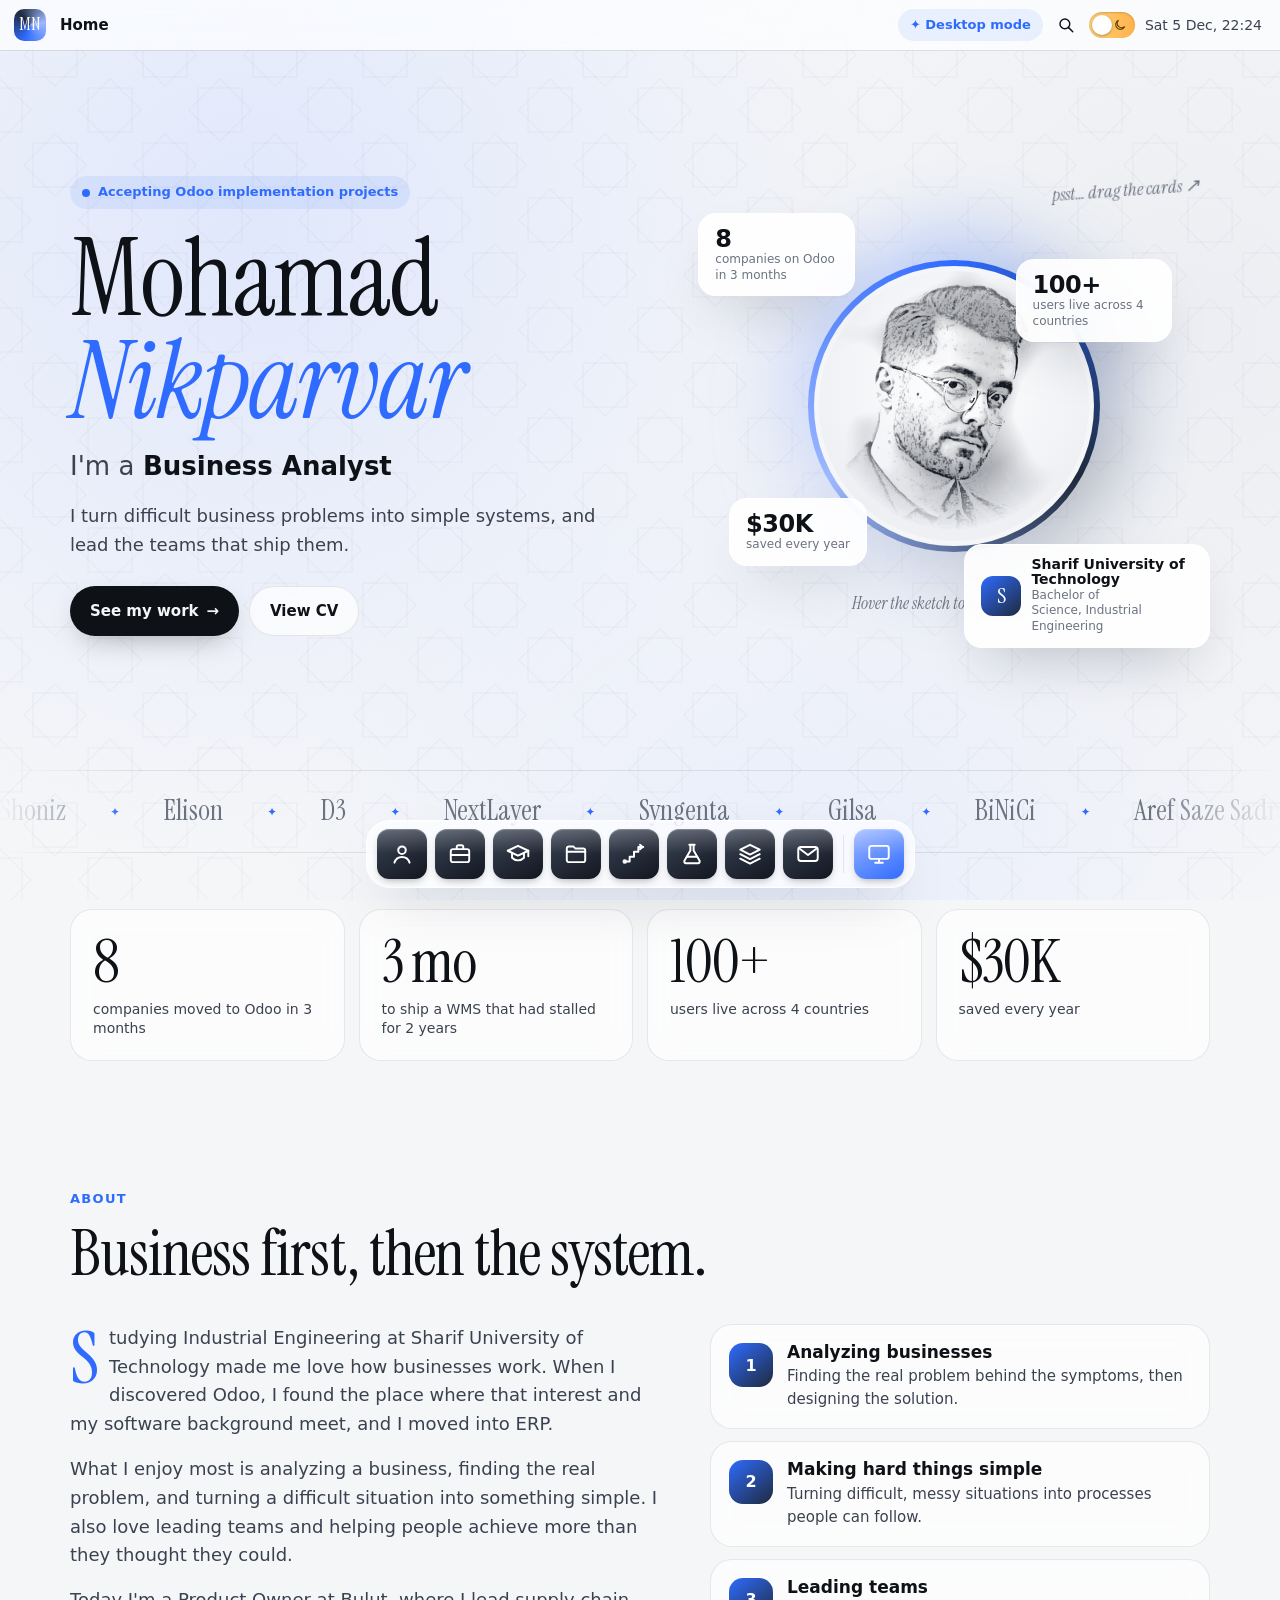
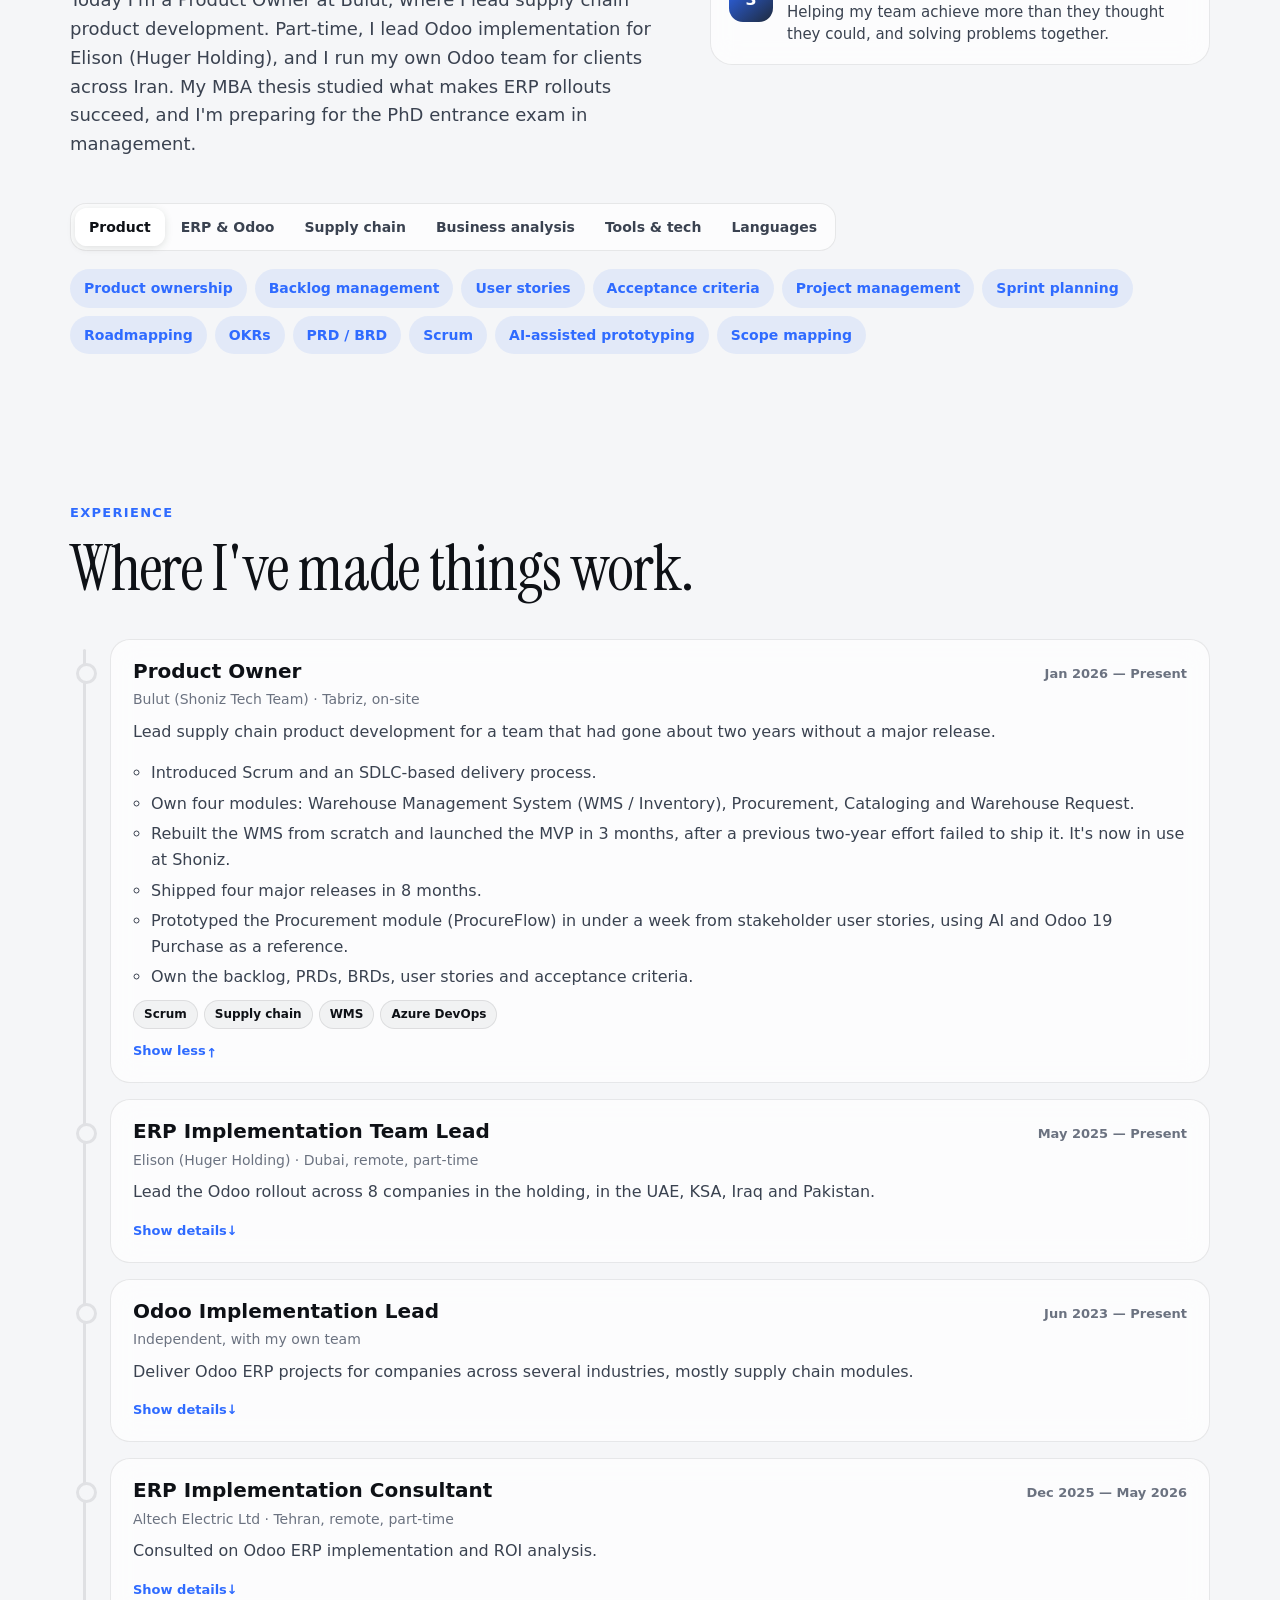
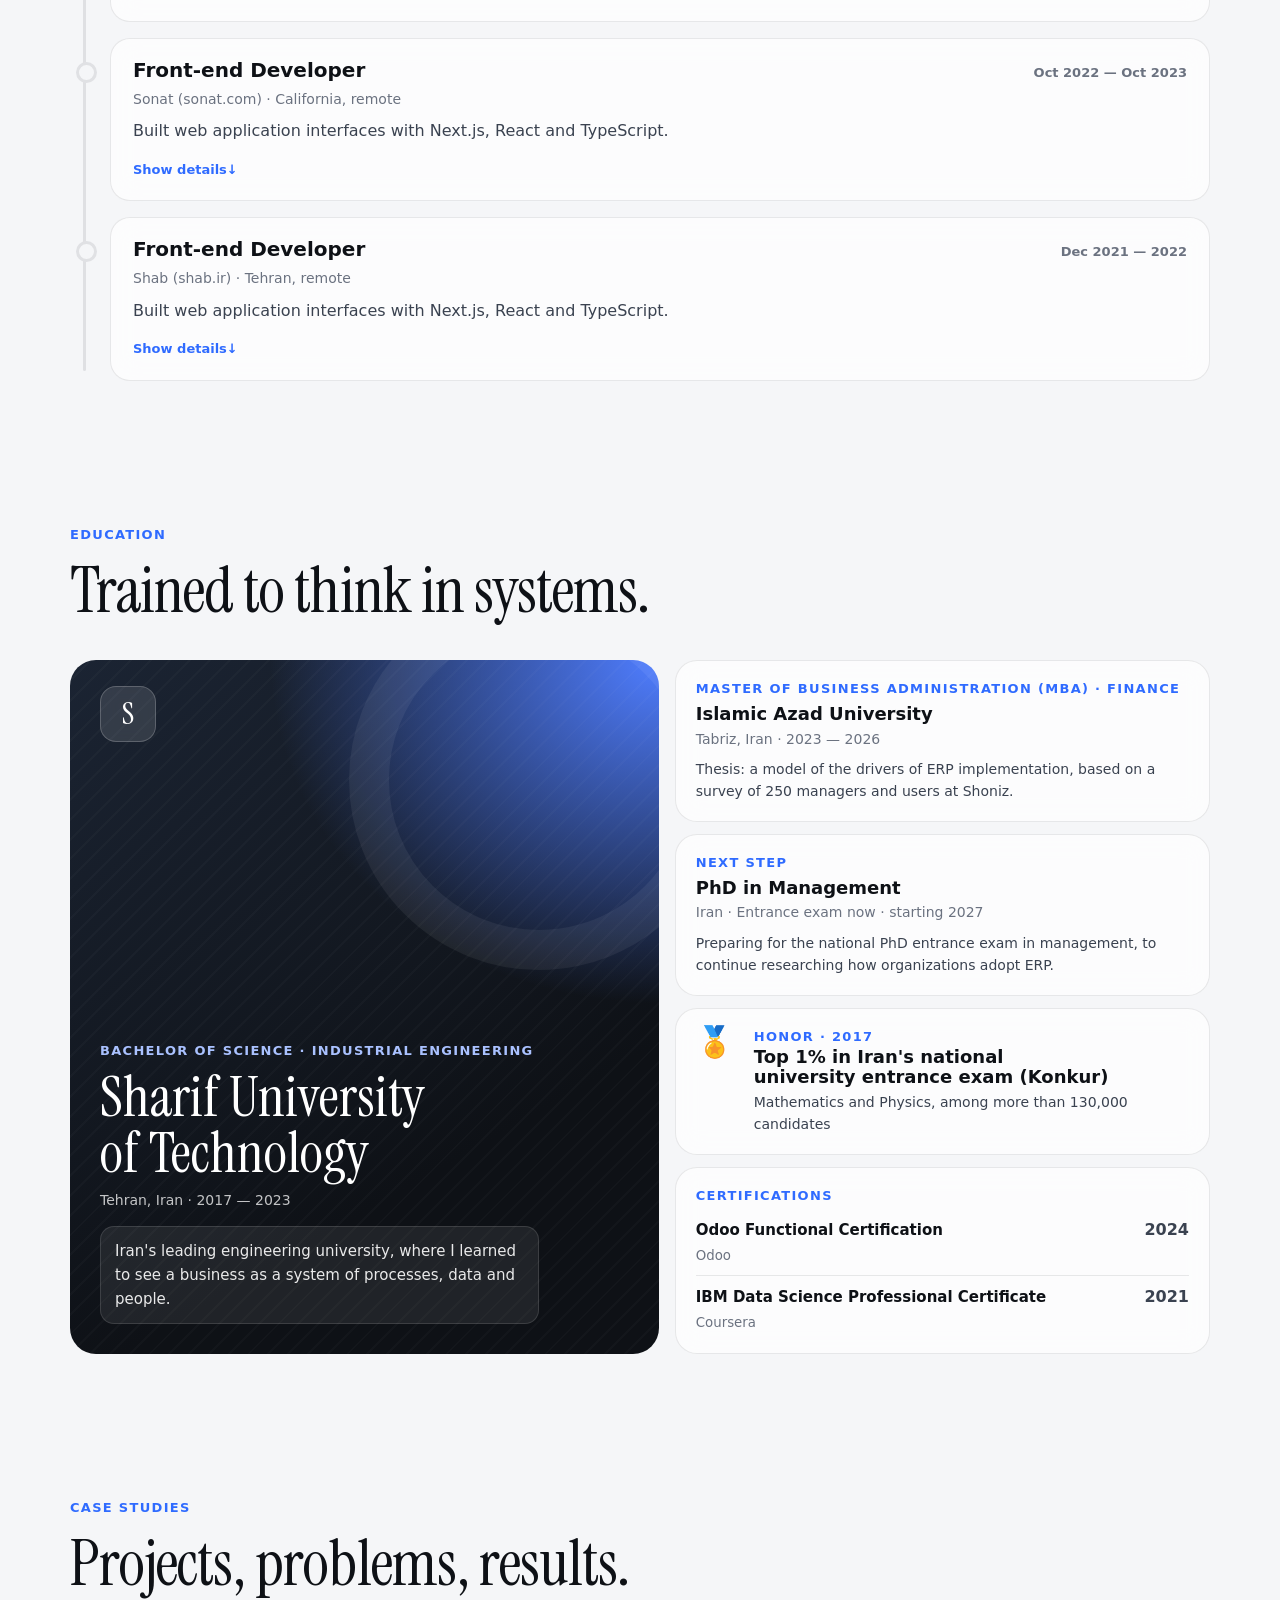
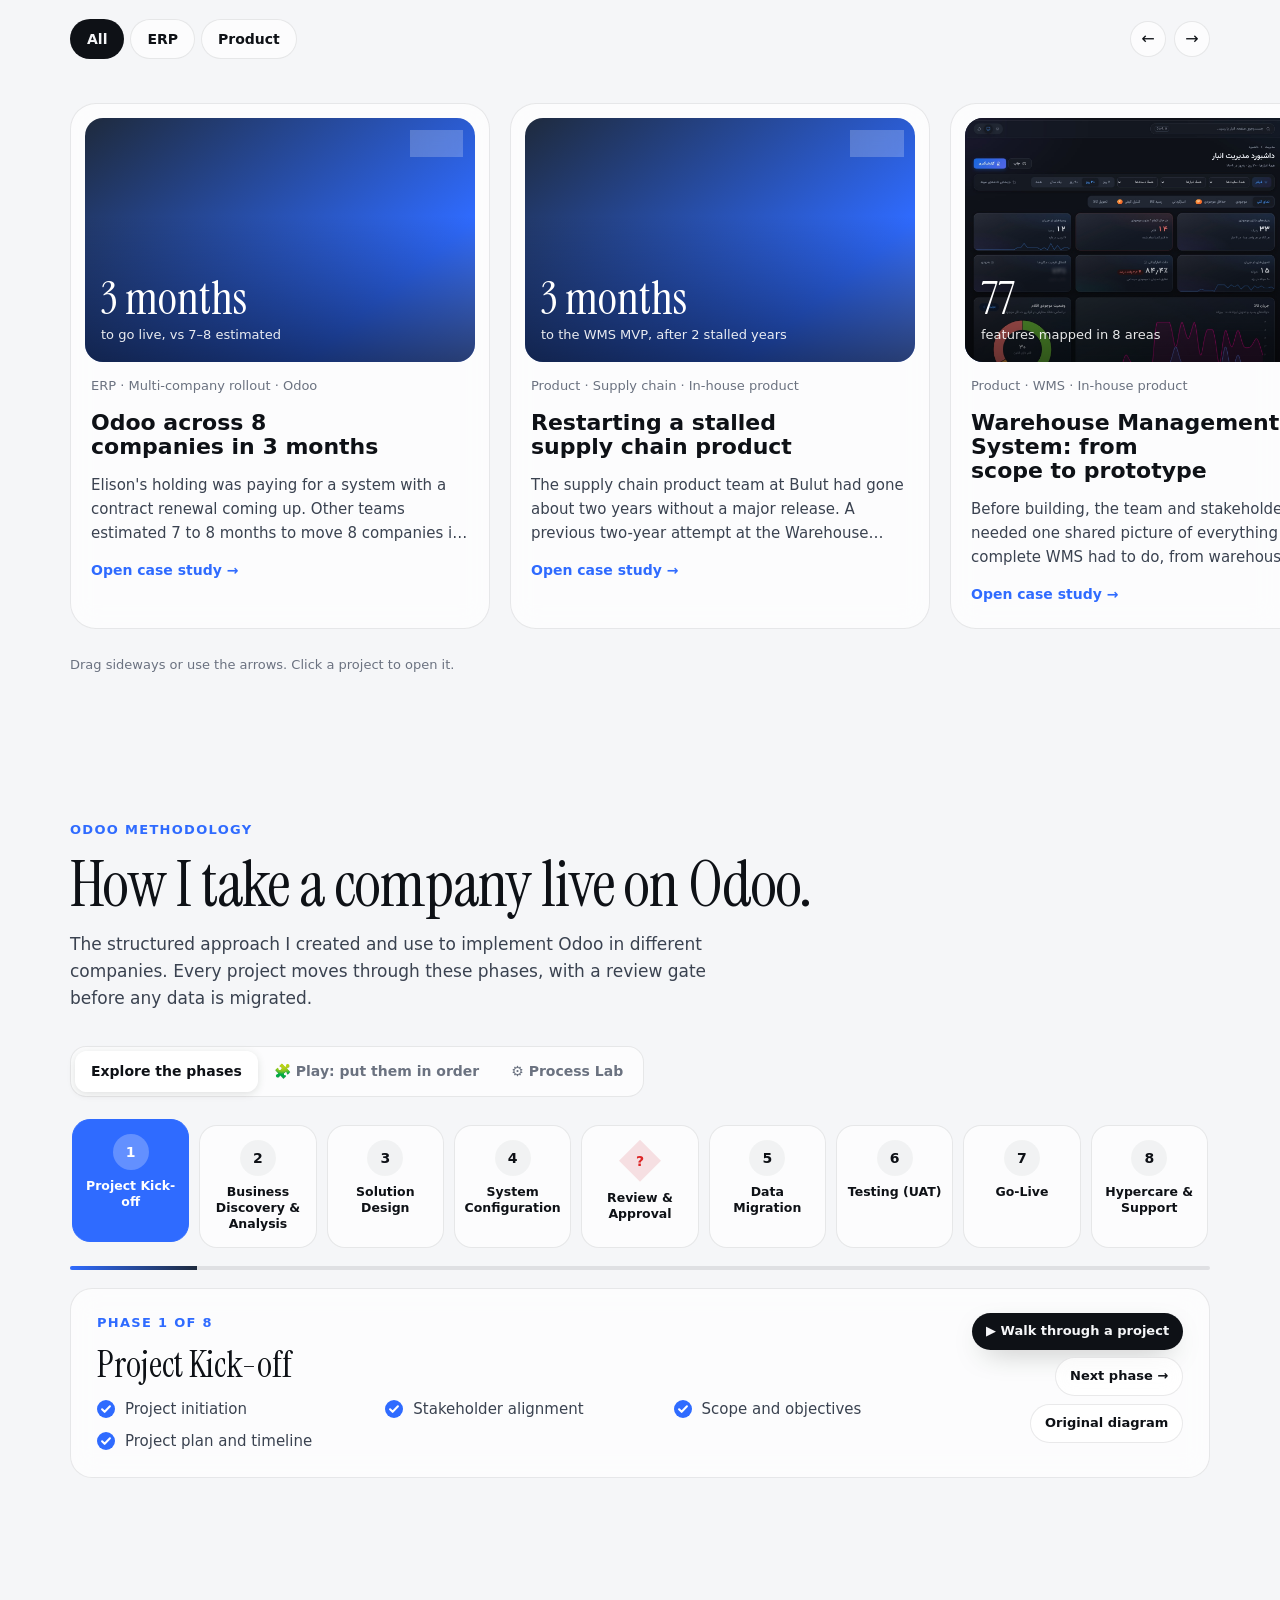
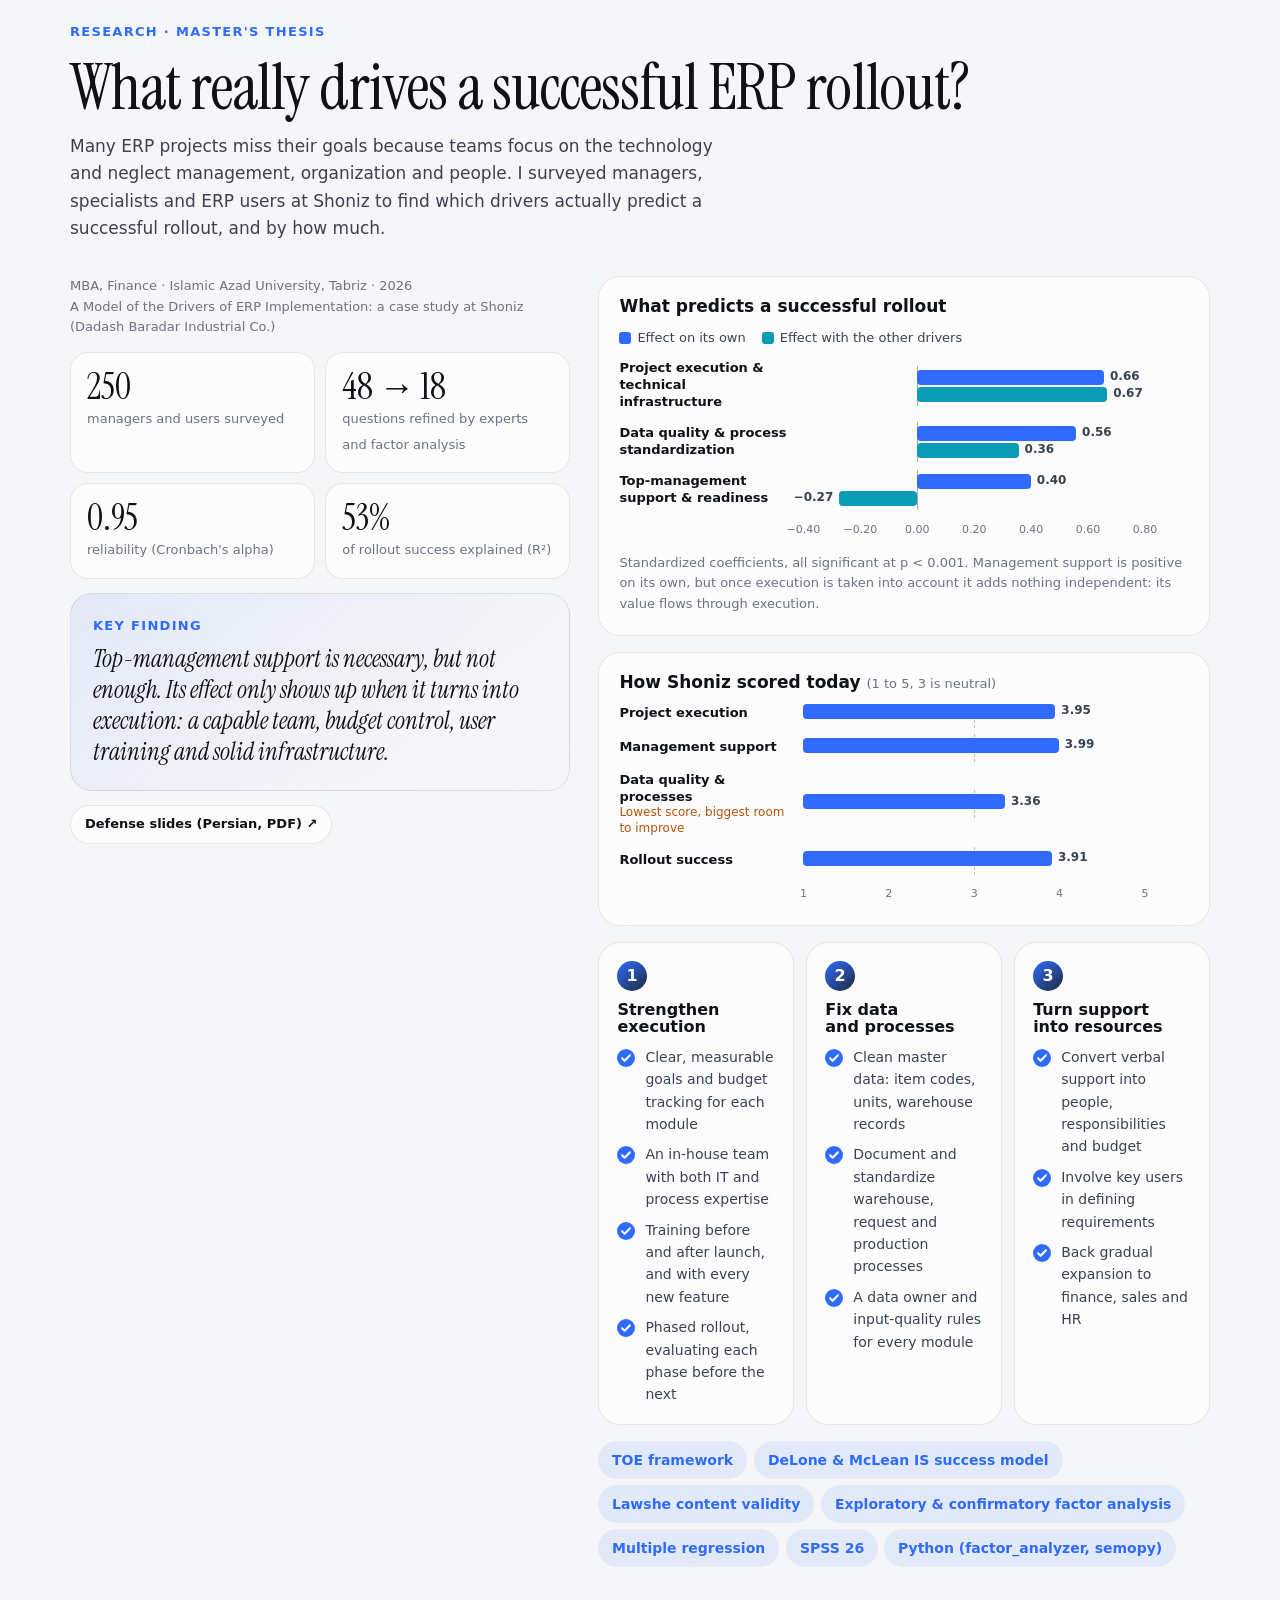
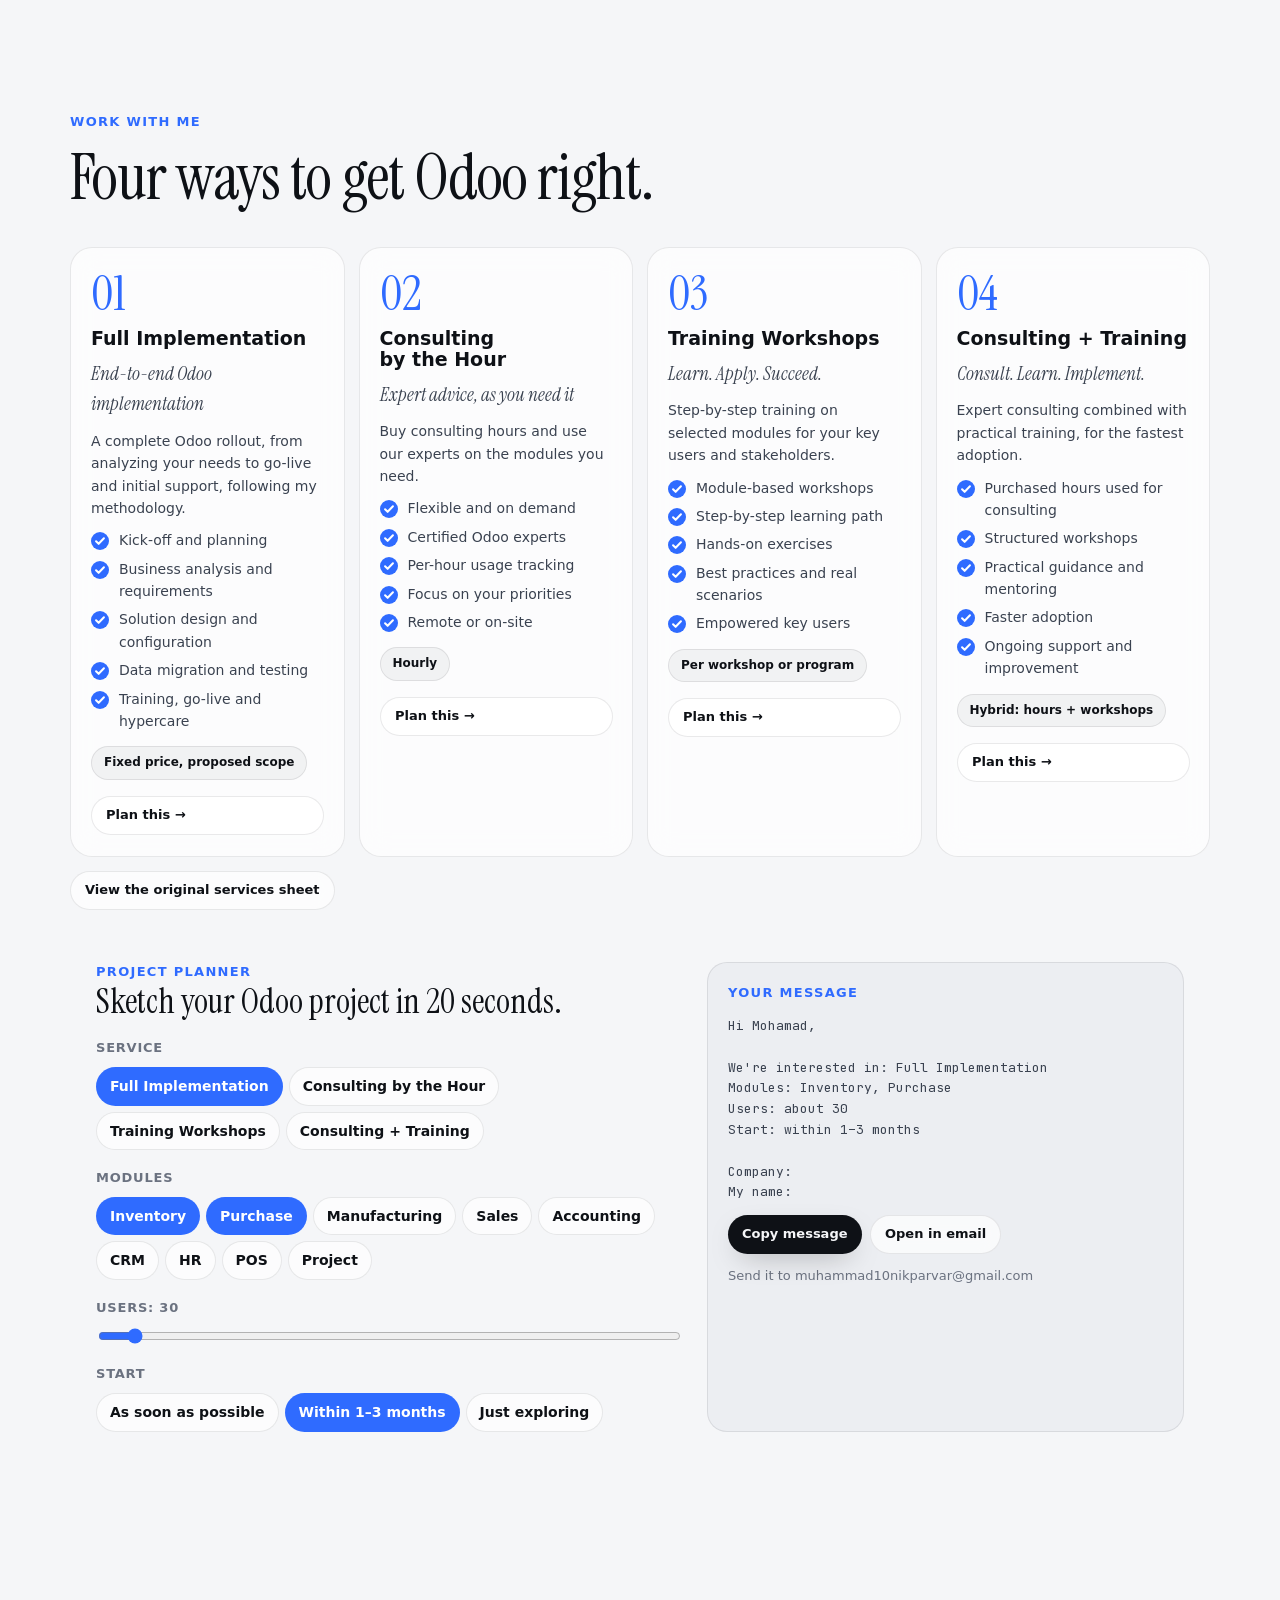
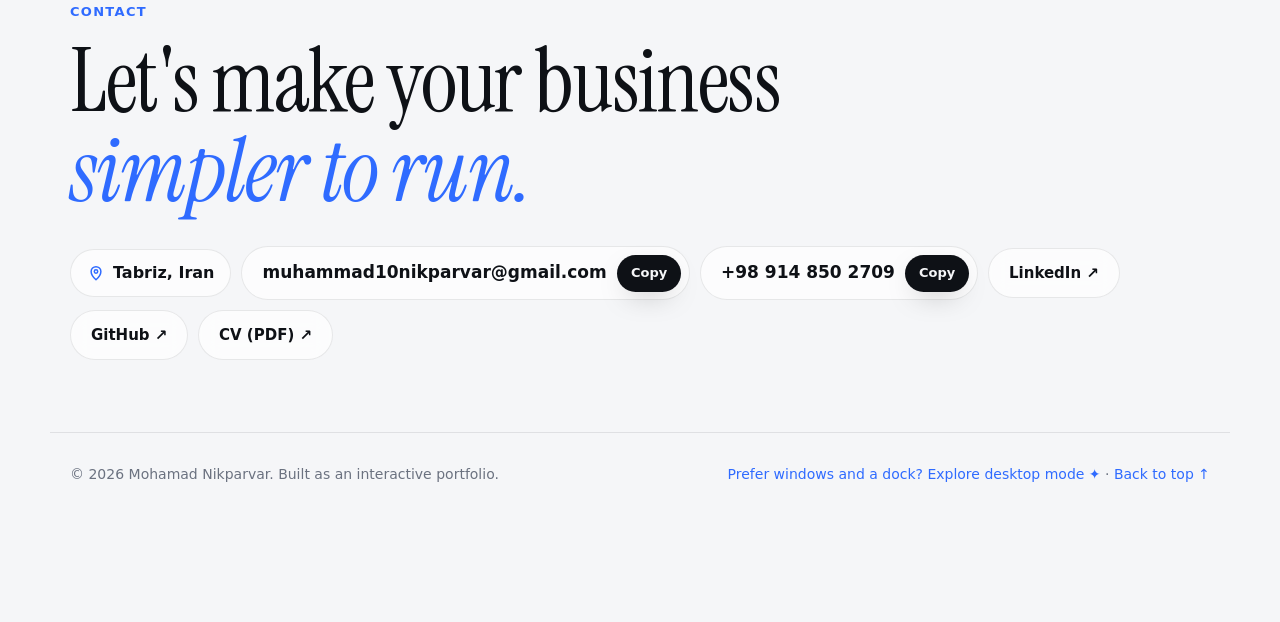
==== commit ff89b94c: "Add Google Search Console verification" ====
--- a/index.html
+++ b/index.html
@@ -8,6 +8,7 @@
 <meta name="keywords" content="Mohamad Nikparvar, سید محمد نیک‌پرور, سید محمد نیک پرور, Odoo, اودو, Odoo Iran, اودو ایران, ERP, ای آر پی, استقرار, استقرار ای آر پی, استقرار اودو, Project Management, مدیریت پروژه, سیستم مدیریت جامع سازمان, Product Owner, Business Analyst">
 <link rel="canonical" href="https://mohamadnikparvar.github.io/">
 <meta name="robots" content="index, follow, max-image-preview:large">
+<meta name="google-site-verification" content="22t2ndHLX4Bc_fhgnpRsyegAnD2z8QX9Kx3Wwd23hIs" />
 <meta name="author" content="Mohamad Nikparvar">
 <meta name="theme-color" content="#0b0d12">
 <!-- Link previews (LinkedIn, Telegram, WhatsApp, X) -->
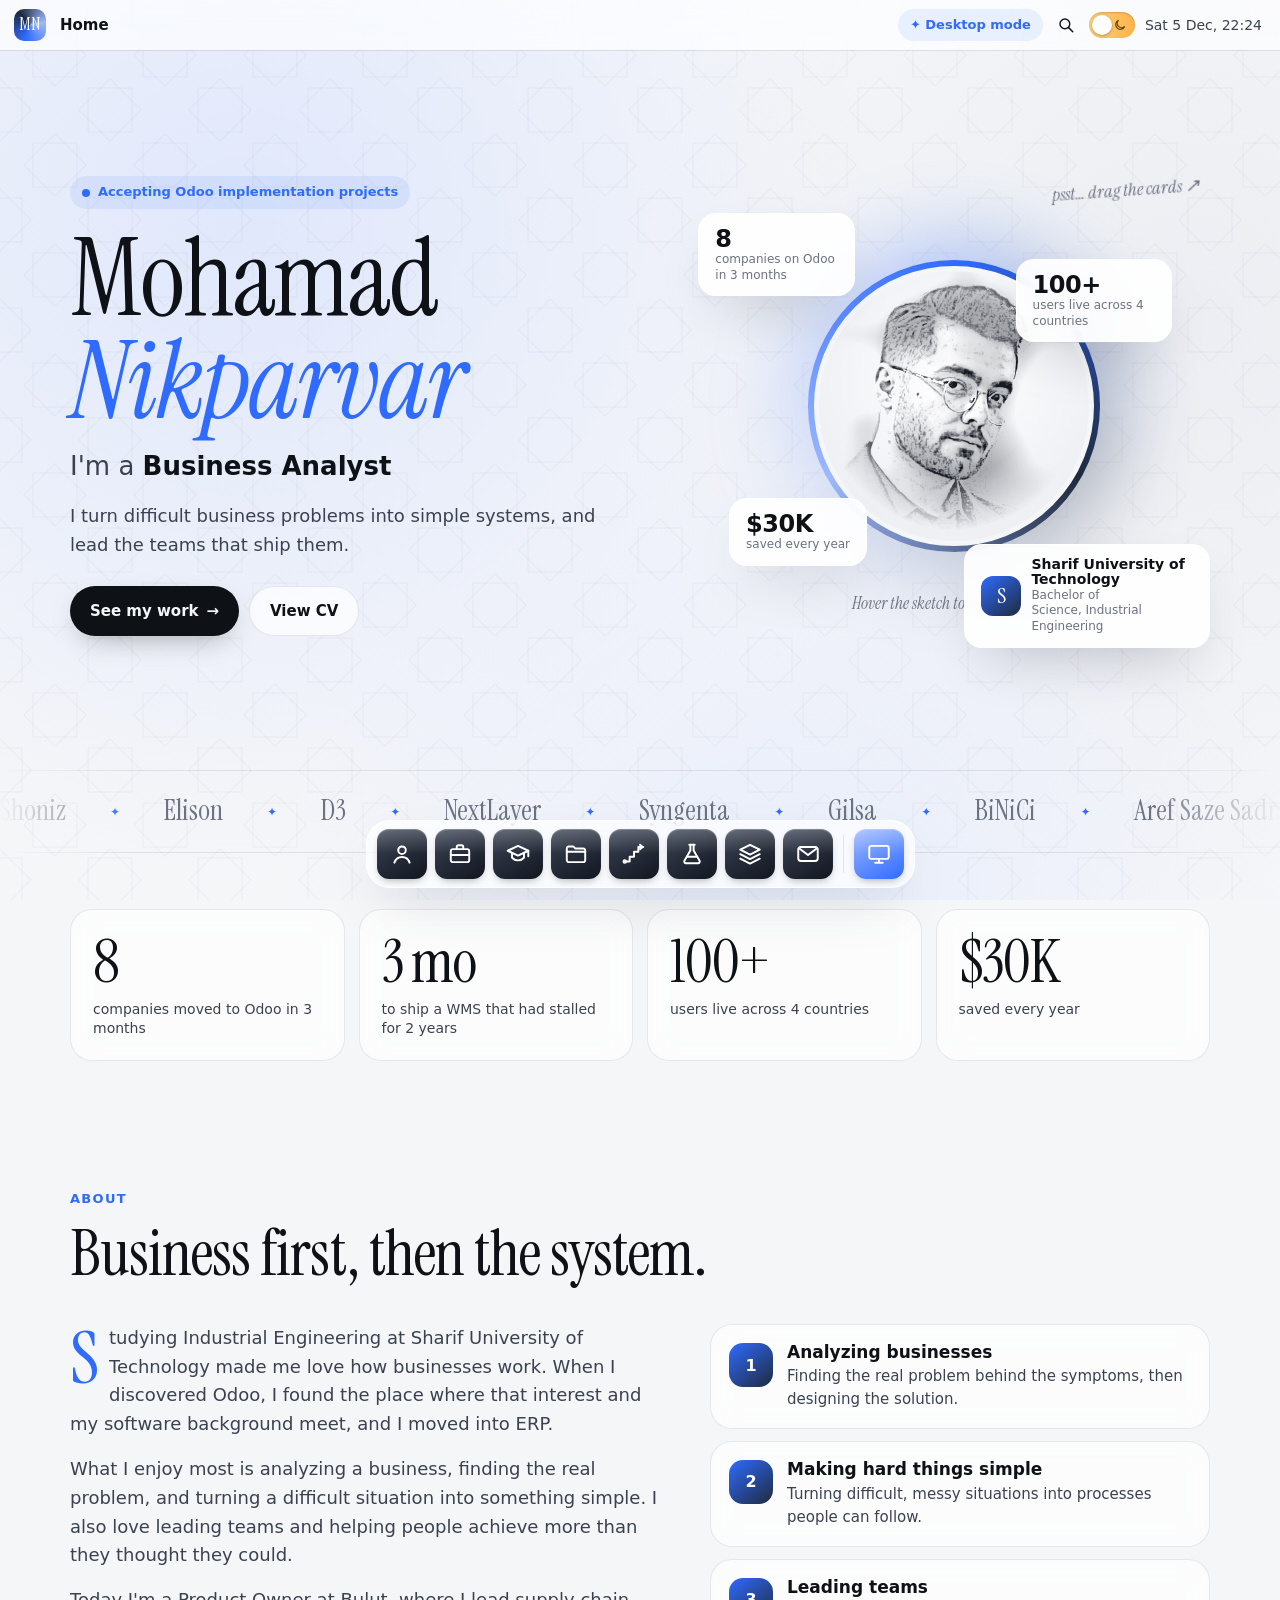
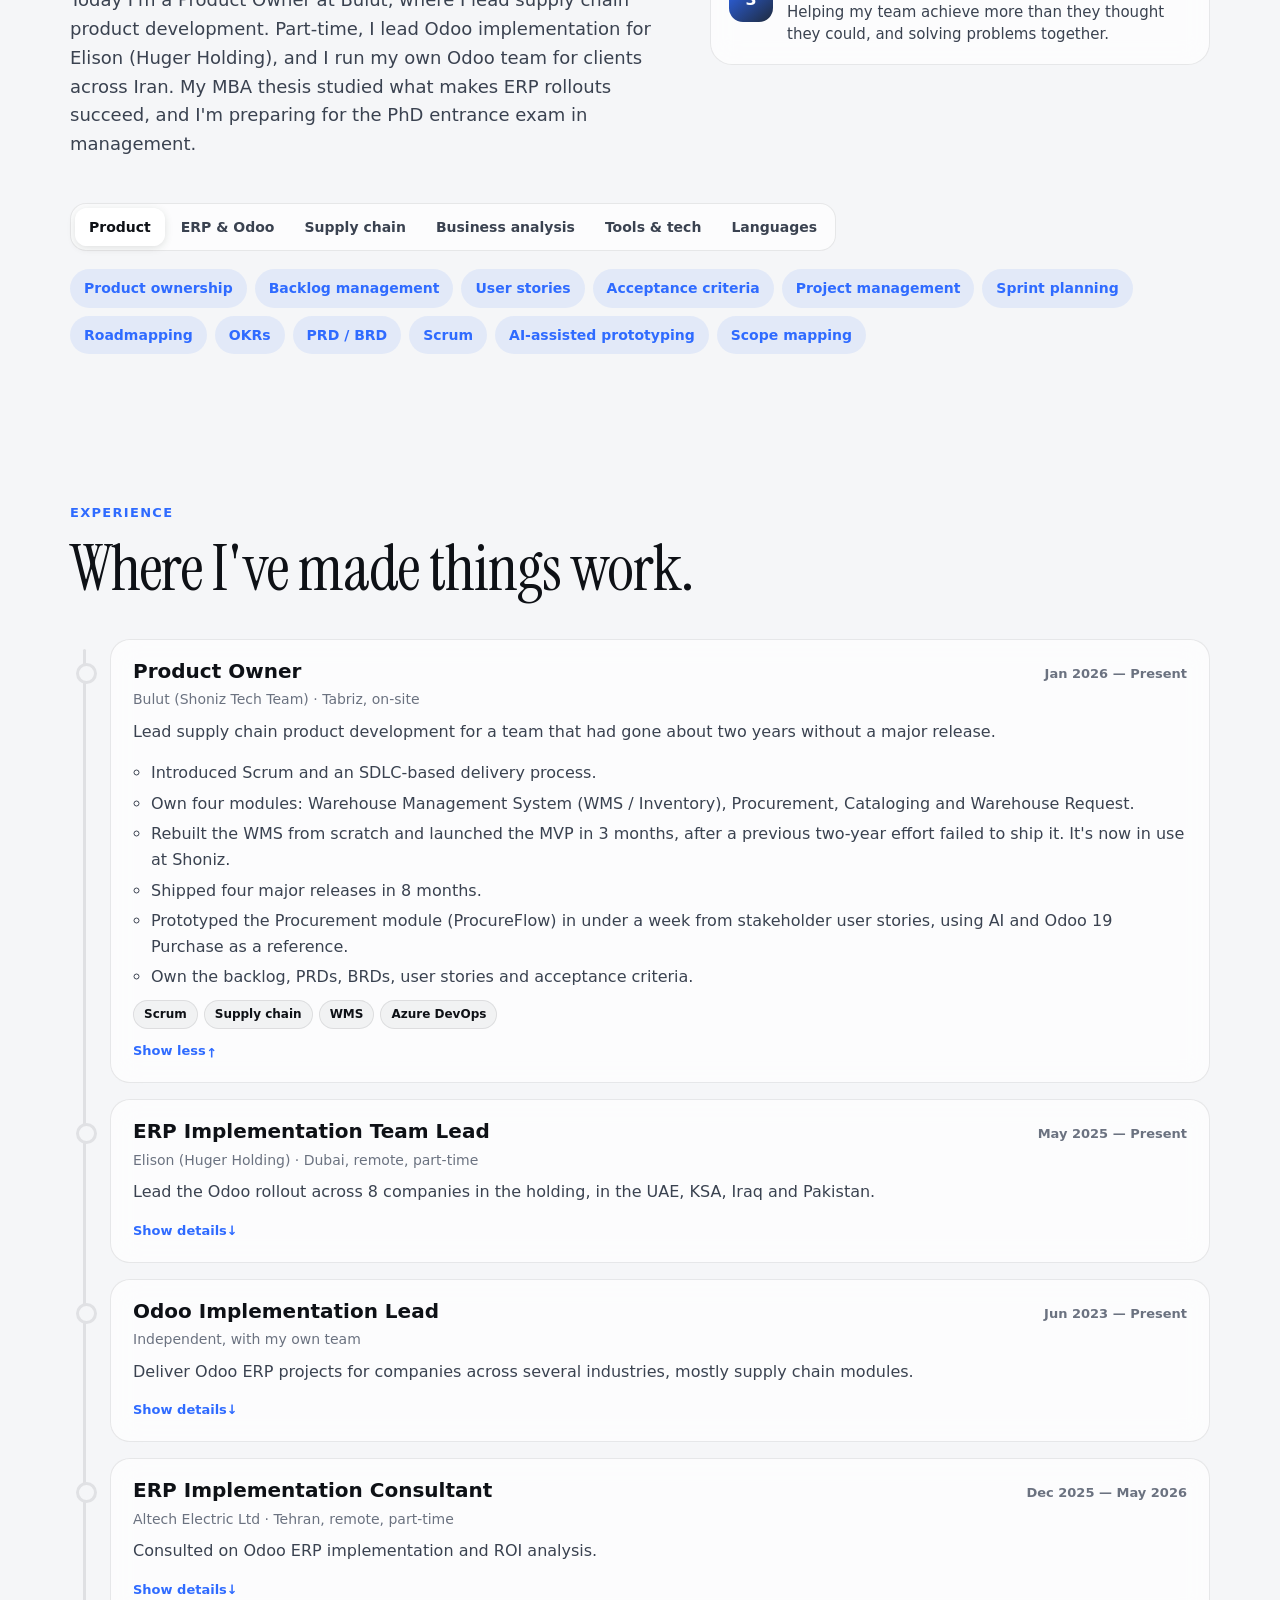
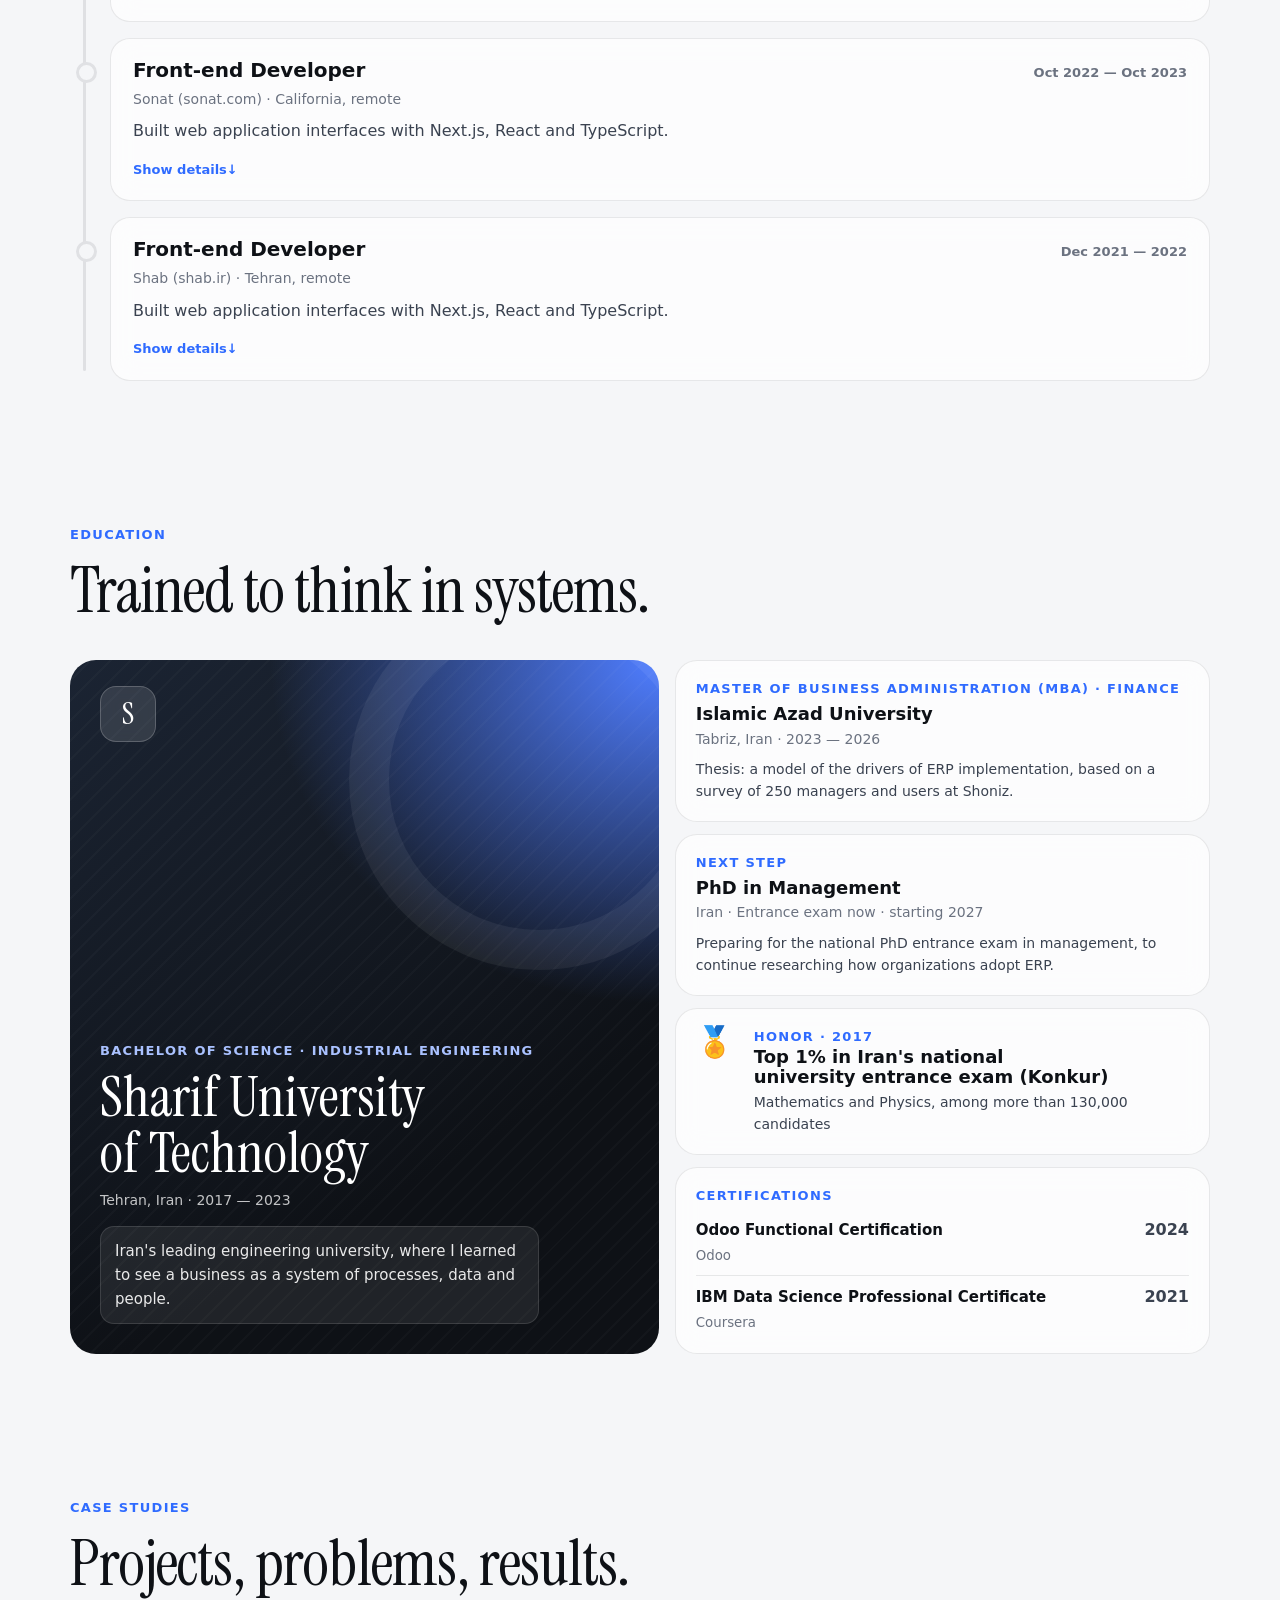
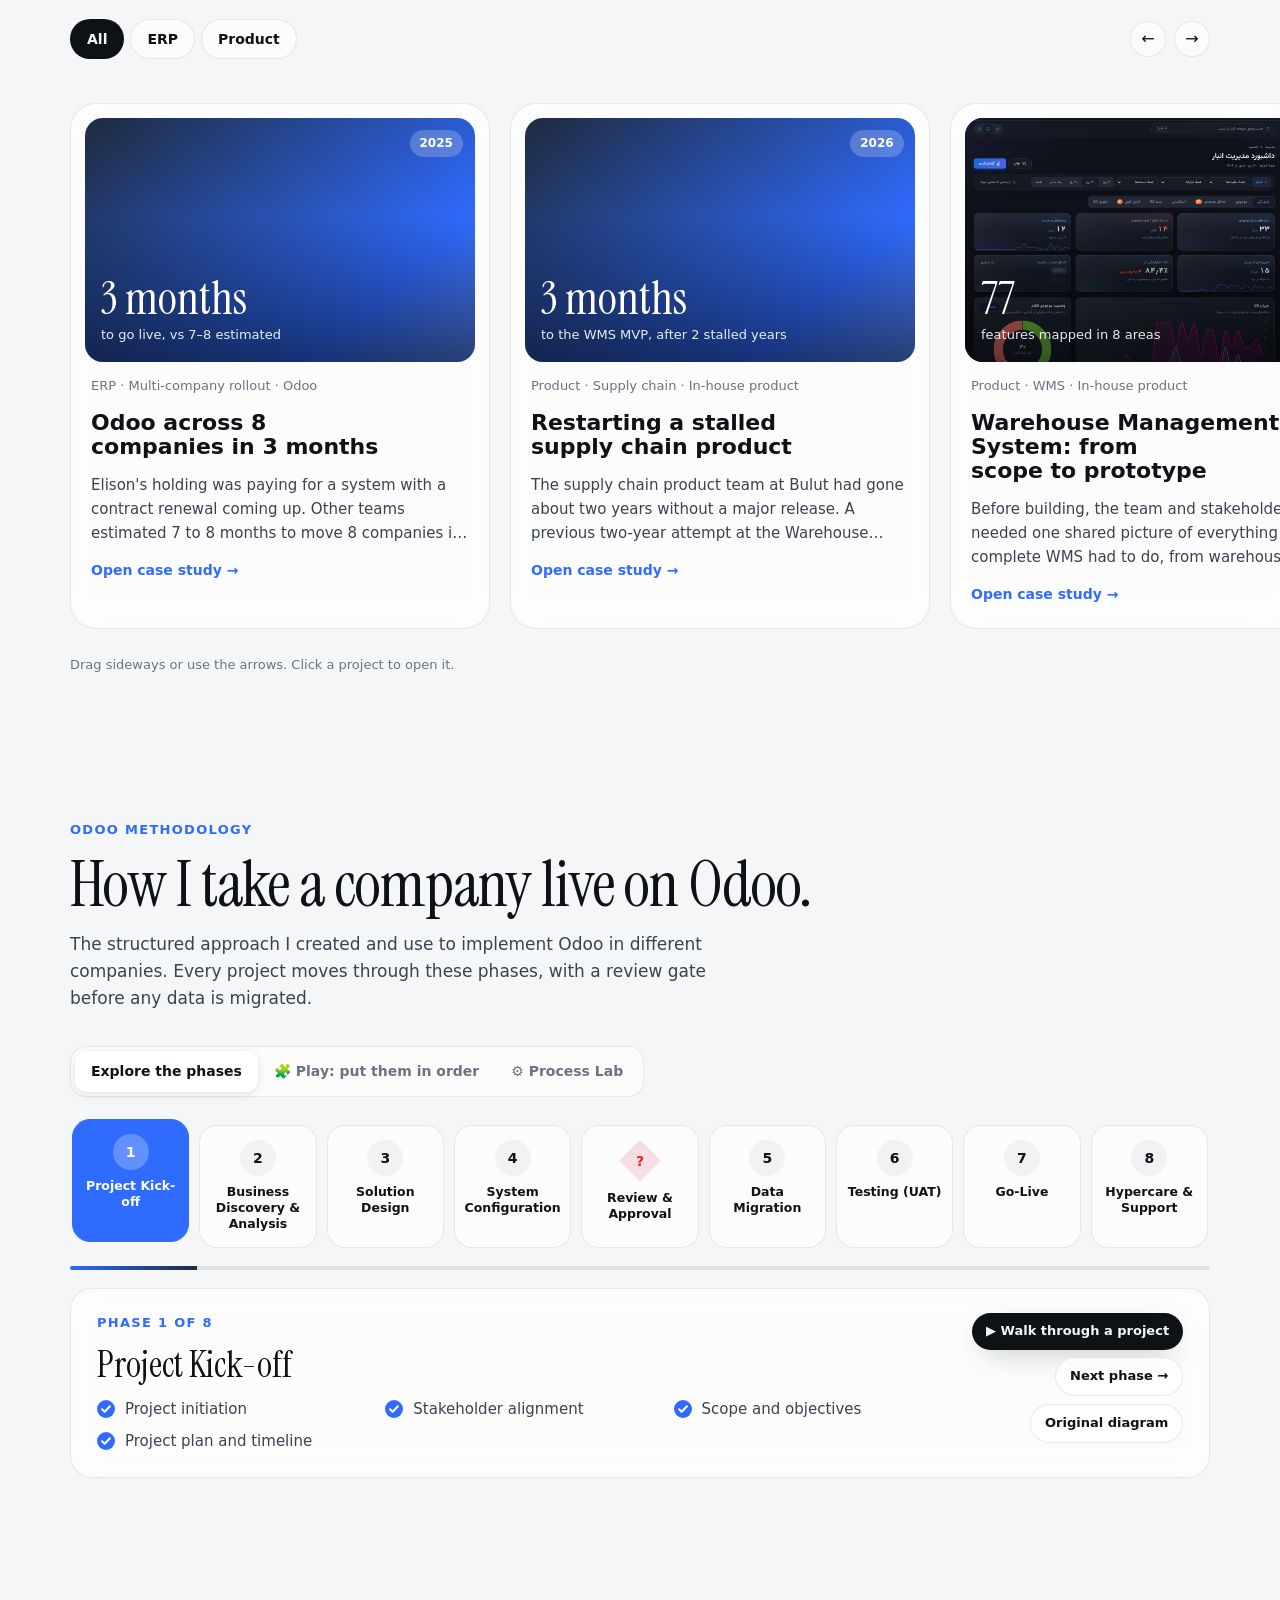
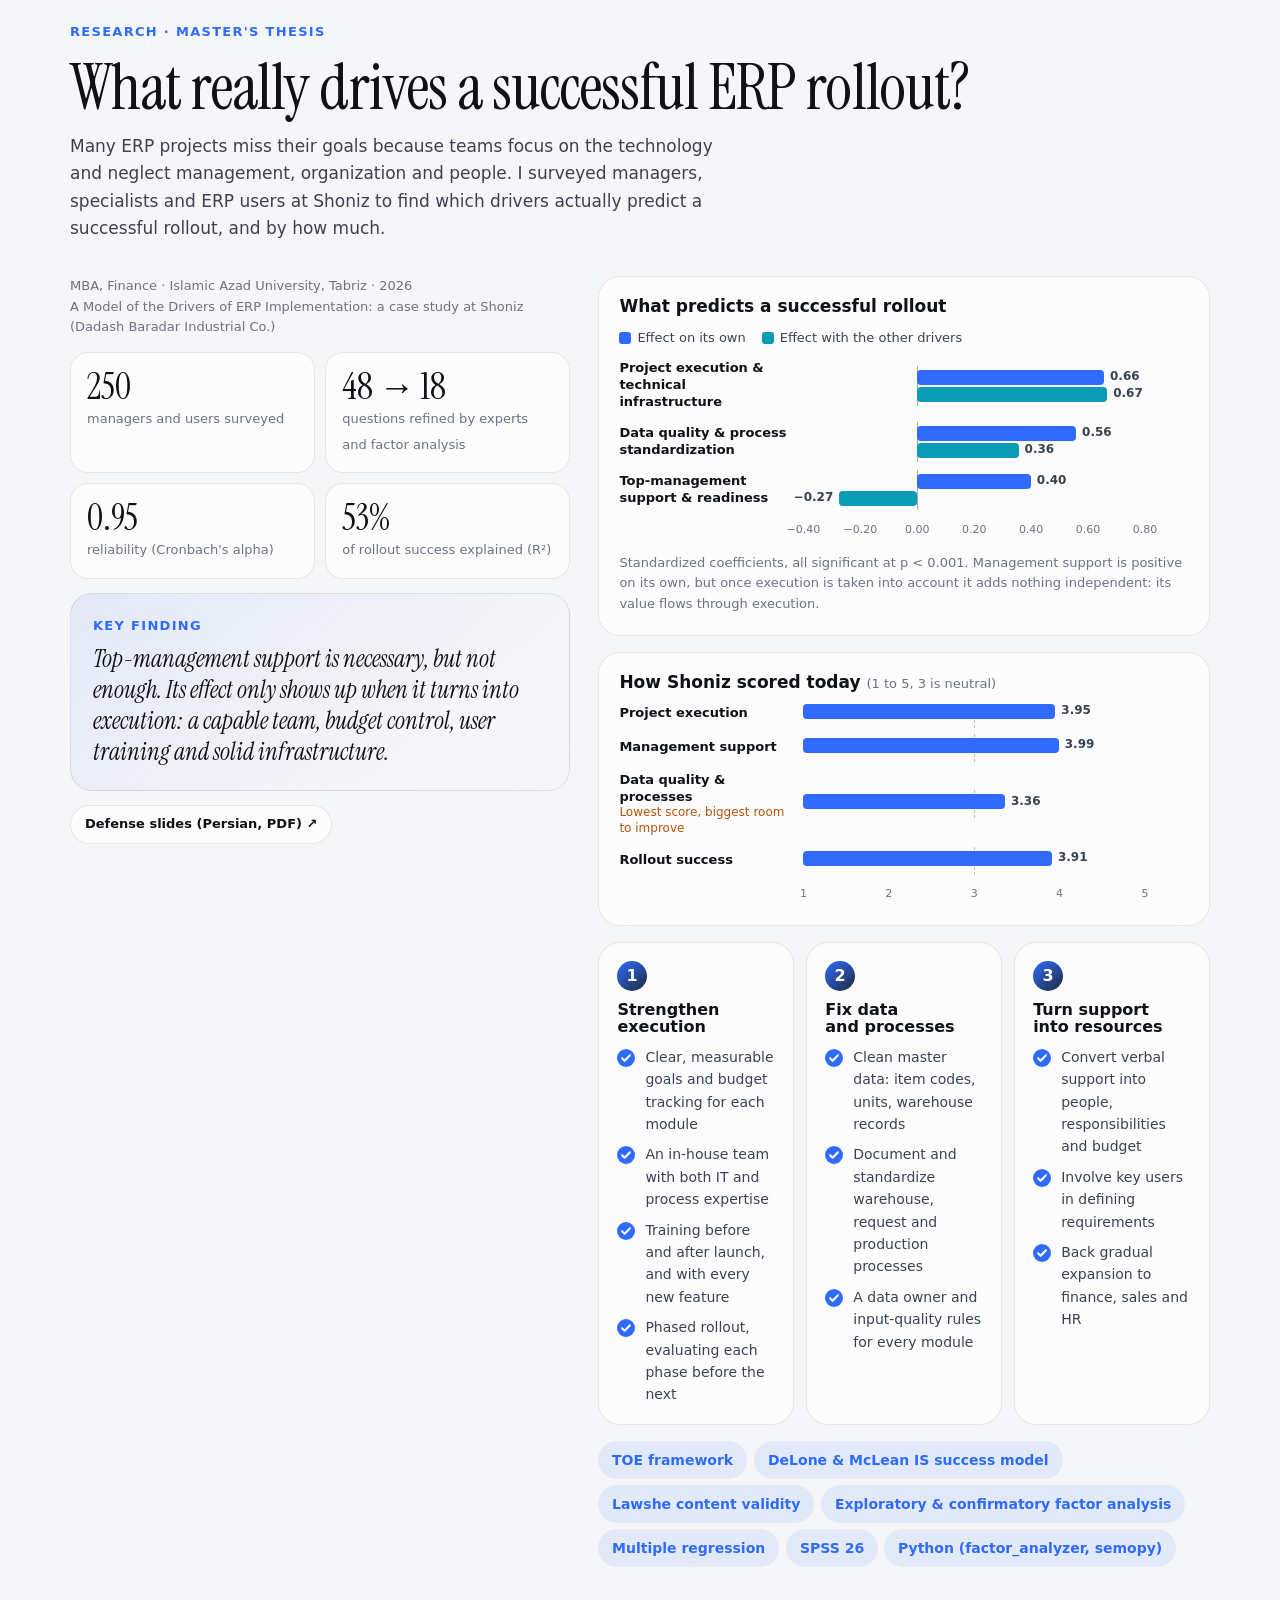
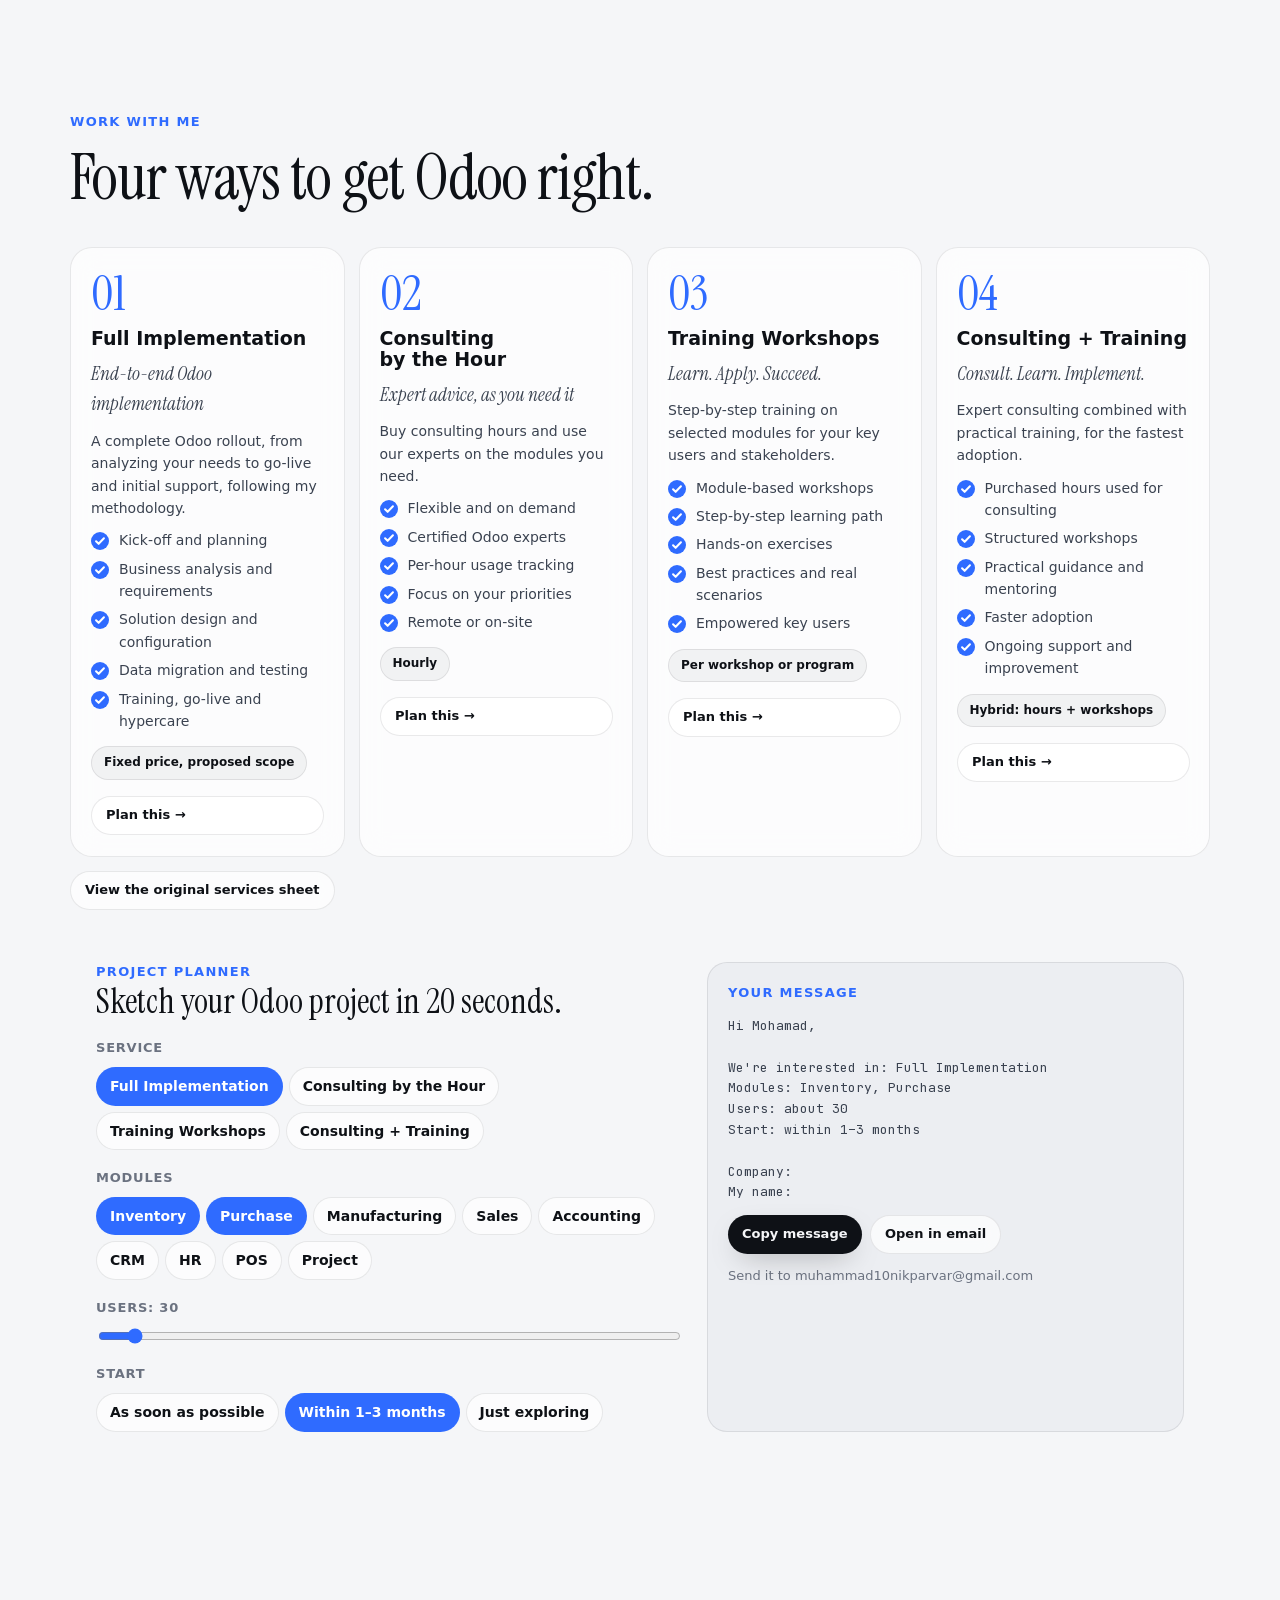
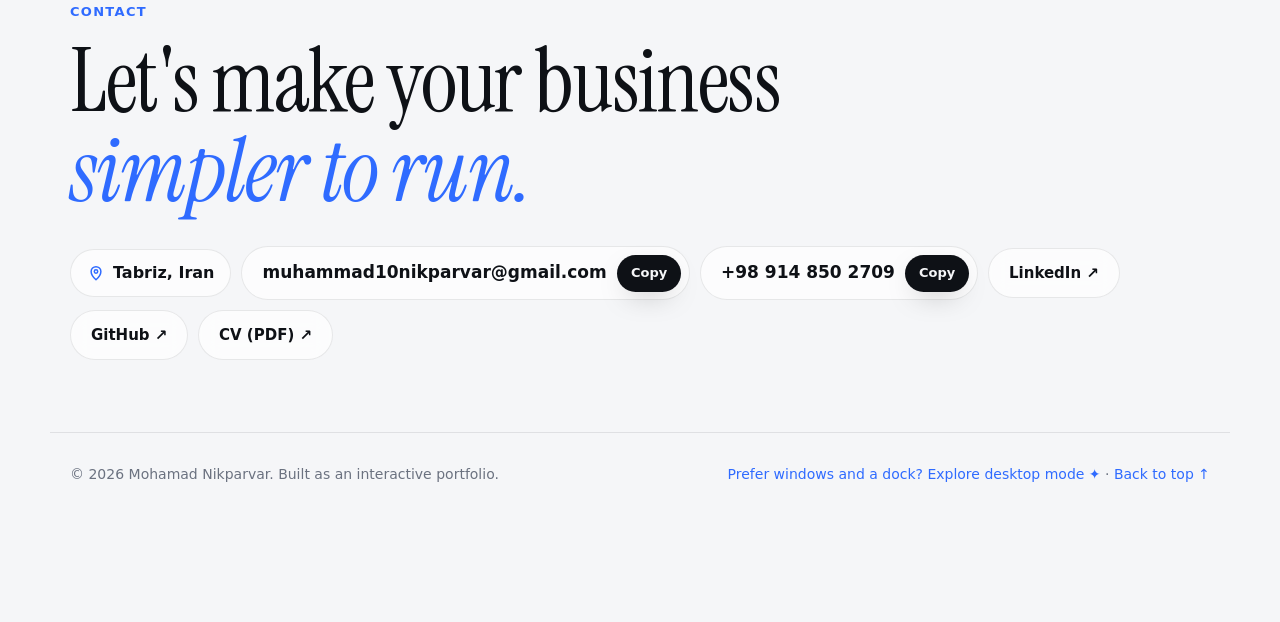
==== commit b02eba7b: "Move to custom domain mohamadnikparvar.ir" ====
--- a/index.html
+++ b/index.html
@@ -6,7 +6,7 @@
 <title>Mohamad Nikparvar — Odoo ERP Implementation & Project Management</title>
 <meta name="description" content="Mohamad Nikparvar (سید محمد نیک‌پرور): Product Owner and Odoo ERP implementation lead in Iran. استقرار اودو و ای‌آر‌پی، مدیریت پروژه و سیستم مدیریت جامع سازمان. 8 companies on Odoo in 3 months.">
 <meta name="keywords" content="Mohamad Nikparvar, سید محمد نیک‌پرور, سید محمد نیک پرور, Odoo, اودو, Odoo Iran, اودو ایران, ERP, ای آر پی, استقرار, استقرار ای آر پی, استقرار اودو, Project Management, مدیریت پروژه, سیستم مدیریت جامع سازمان, Product Owner, Business Analyst">
-<link rel="canonical" href="https://mohamadnikparvar.github.io/">
+<link rel="canonical" href="https://mohamadnikparvar.ir/">
 <meta name="robots" content="index, follow, max-image-preview:large">
 <meta name="google-site-verification" content="22t2ndHLX4Bc_fhgnpRsyegAnD2z8QX9Kx3Wwd23hIs" />
 <meta name="author" content="Mohamad Nikparvar">
@@ -16,10 +16,10 @@
 <meta property="og:locale" content="en_US">
 <meta property="og:locale:alternate" content="fa_IR">
 <meta property="og:site_name" content="Mohamad Nikparvar">
-<meta property="og:url" content="https://mohamadnikparvar.github.io/">
+<meta property="og:url" content="https://mohamadnikparvar.ir/">
 <meta property="og:title" content="Mohamad Nikparvar — Odoo ERP Implementation Lead">
 <meta property="og:description" content="I turn difficult business problems into simple systems, and lead the teams that ship them.">
-<meta property="og:image" content="https://mohamadnikparvar.github.io/assets/share-card.png">
+<meta property="og:image" content="https://mohamadnikparvar.ir/assets/share-card.png">
 <meta property="og:image:width" content="1200">
 <meta property="og:image:height" content="630">
 <meta name="twitter:card" content="summary_large_image">
@@ -28,7 +28,7 @@
 <link rel="apple-touch-icon" href="assets/apple-touch-icon.png">
 <link rel="stylesheet" href="assets/fonts/fonts.css">
 <link rel="stylesheet" href="site.css">
-<!--pre:jsonld--><script type="application/ld+json">{"@context":"https://schema.org","@graph":[{"@type":"Person","@id":"https://mohamadnikparvar.github.io/#person","name":"Mohamad Nikparvar","alternateName":["سید محمد نیک‌پرور","سید محمد نیک پرور","Seyed Mohamad Nikparvar"],"jobTitle":"Product Owner, Odoo ERP Lead, Supply Chain","description":"I turn difficult business problems into simple systems, and lead the teams that ship them.","url":"https://mohamadnikparvar.github.io/","image":"https://mohamadnikparvar.github.io/assets/photo-sketch.png","email":"mailto:muhammad10nikparvar@gmail.com","telephone":"+98 914 850 2709","address":{"@type":"PostalAddress","addressLocality":"Tabriz","addressCountry":"IR"},"worksFor":[{"@type":"Organization","name":"Bulut (Shoniz Tech Team)"},{"@type":"Organization","name":"Elison (Huger Holding)"}],"alumniOf":[{"@type":"CollegeOrUniversity","name":"Sharif University of Technology"},{"@type":"CollegeOrUniversity","name":"Islamic Azad University"}],"knowsAbout":["Odoo","اودو","ERP implementation","استقرار ای‌آر‌پی","Project management","مدیریت پروژه","Product ownership","Business analysis","Supply chain management","Warehouse management systems","Procurement"],"knowsLanguage":["fa","en","az","tr"],"sameAs":["https://www.linkedin.com/in/mohamad-nikparvar-5214aa209/","https://github.com/mohamadnikparvar"]},{"@type":"WebSite","@id":"https://mohamadnikparvar.github.io/#website","url":"https://mohamadnikparvar.github.io/","name":"Mohamad Nikparvar — Portfolio","inLanguage":["en","fa"],"about":{"@id":"https://mohamadnikparvar.github.io/#person"}},{"@type":"ProfilePage","url":"https://mohamadnikparvar.github.io/","mainEntity":{"@id":"https://mohamadnikparvar.github.io/#person"},"dateModified":"2026-11-15"}]}</script><!--/pre:jsonld-->
+<!--pre:jsonld--><script type="application/ld+json">{"@context":"https://schema.org","@graph":[{"@type":"Person","@id":"https://mohamadnikparvar.ir/#person","name":"Mohamad Nikparvar","alternateName":["سید محمد نیک‌پرور","سید محمد نیک پرور","Seyed Mohamad Nikparvar"],"jobTitle":"Product Owner, Odoo ERP Lead, Supply Chain","description":"I turn difficult business problems into simple systems, and lead the teams that ship them.","url":"https://mohamadnikparvar.ir/","image":"https://mohamadnikparvar.ir/assets/photo-sketch.png","email":"mailto:muhammad10nikparvar@gmail.com","telephone":"+98 914 850 2709","address":{"@type":"PostalAddress","addressLocality":"Tabriz","addressCountry":"IR"},"worksFor":[{"@type":"Organization","name":"Bulut (Shoniz Tech Team)"},{"@type":"Organization","name":"Elison (Huger Holding)"}],"alumniOf":[{"@type":"CollegeOrUniversity","name":"Sharif University of Technology"},{"@type":"CollegeOrUniversity","name":"Islamic Azad University"}],"knowsAbout":["Odoo","اودو","ERP implementation","استقرار ای‌آر‌پی","Project management","مدیریت پروژه","Product ownership","Business analysis","Supply chain management","Warehouse management systems","Procurement"],"knowsLanguage":["fa","en","az","tr"],"sameAs":["https://www.linkedin.com/in/mohamad-nikparvar-5214aa209/","https://github.com/mohamadnikparvar"]},{"@type":"WebSite","@id":"https://mohamadnikparvar.ir/#website","url":"https://mohamadnikparvar.ir/","name":"Mohamad Nikparvar — Portfolio","inLanguage":["en","fa"],"about":{"@id":"https://mohamadnikparvar.ir/#person"}},{"@type":"ProfilePage","url":"https://mohamadnikparvar.ir/","mainEntity":{"@id":"https://mohamadnikparvar.ir/#person"},"dateModified":"2026-11-17"}]}</script><!--/pre:jsonld-->
 </head>
 <body>
   <canvas id="bg" aria-hidden="true"></canvas>
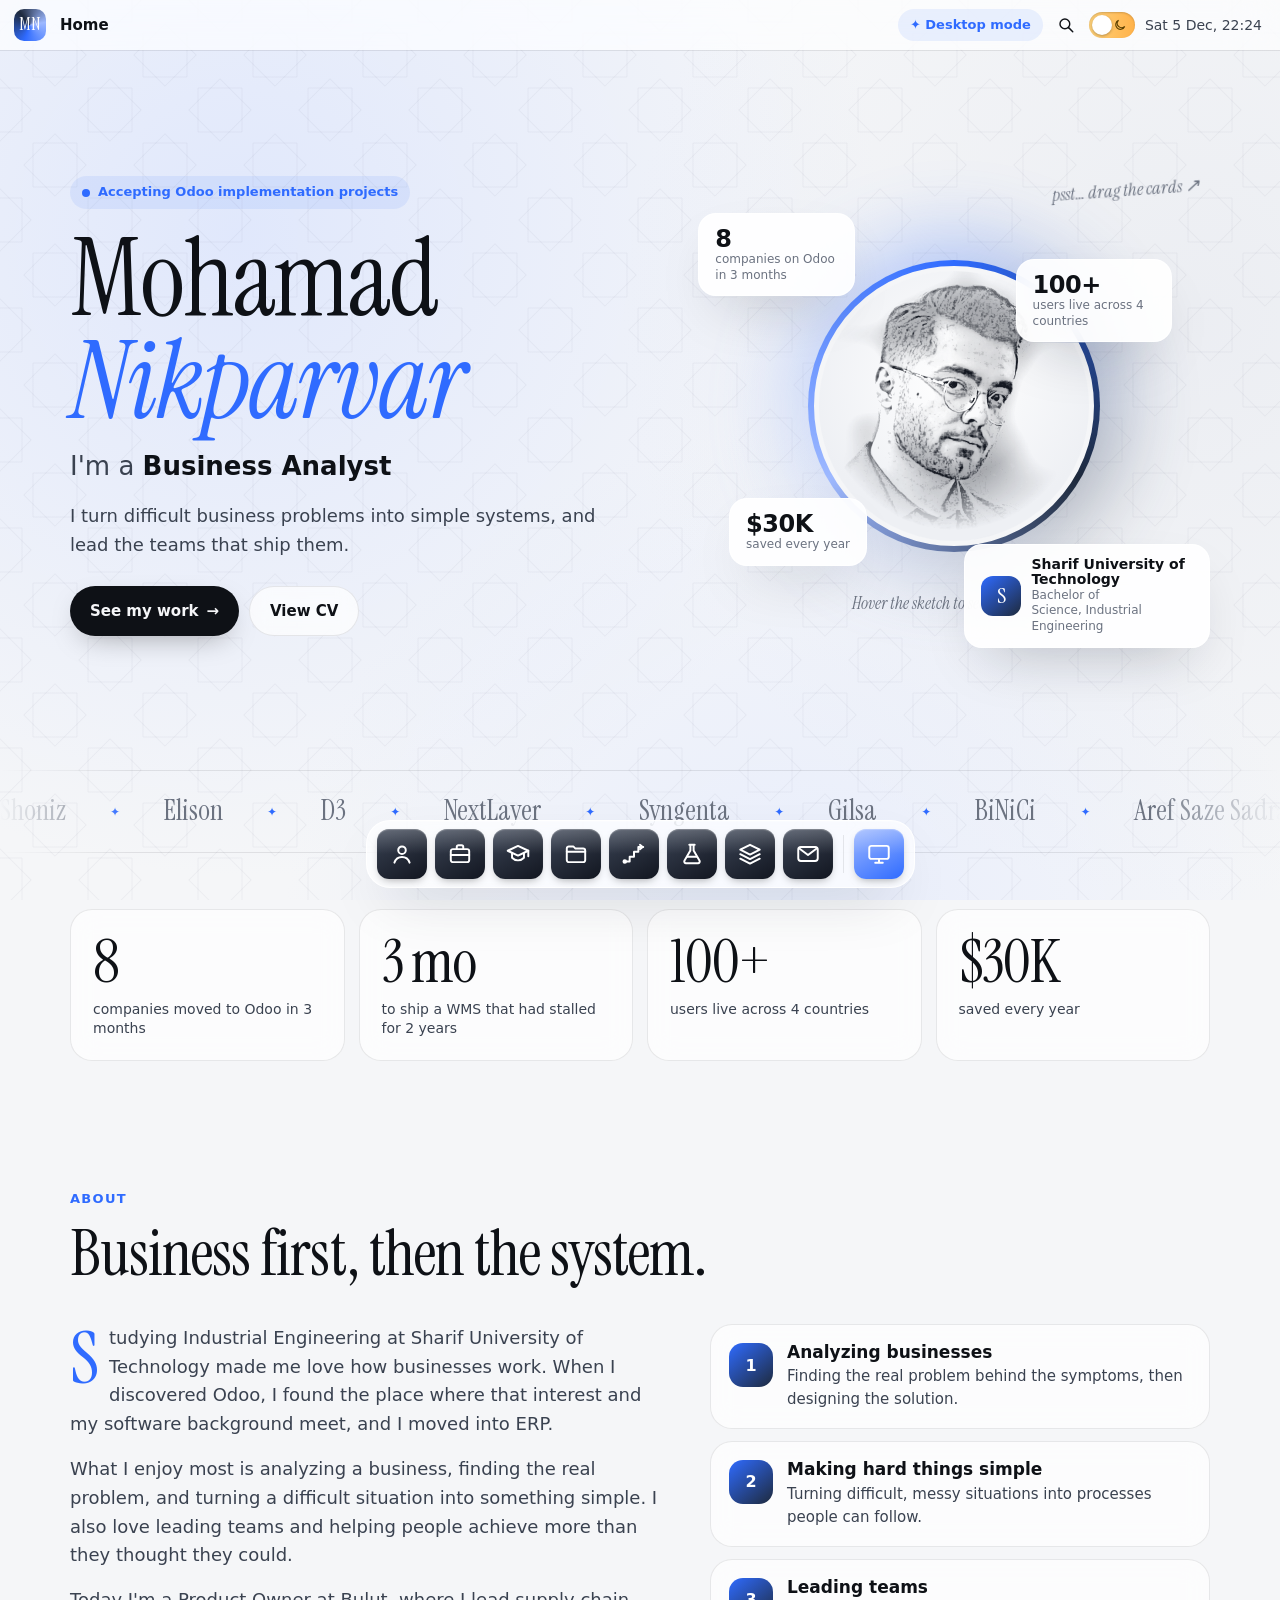
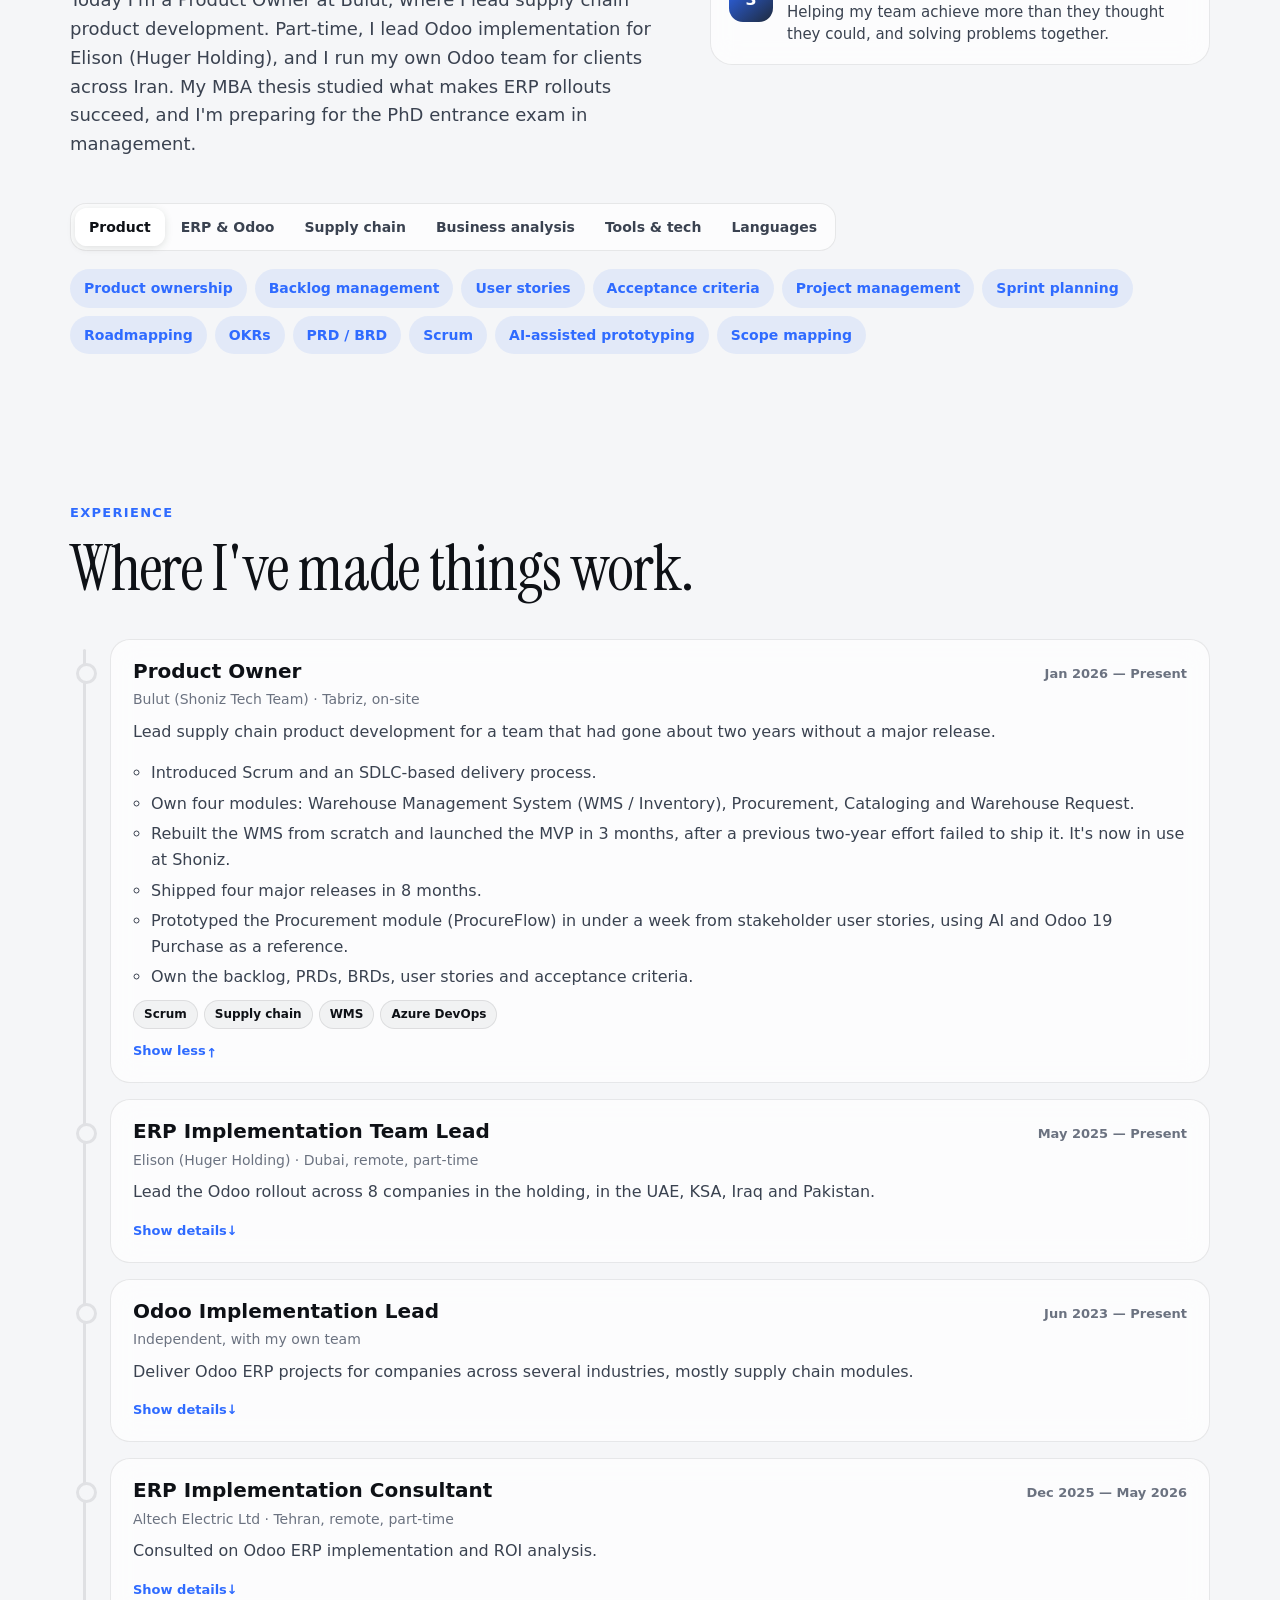
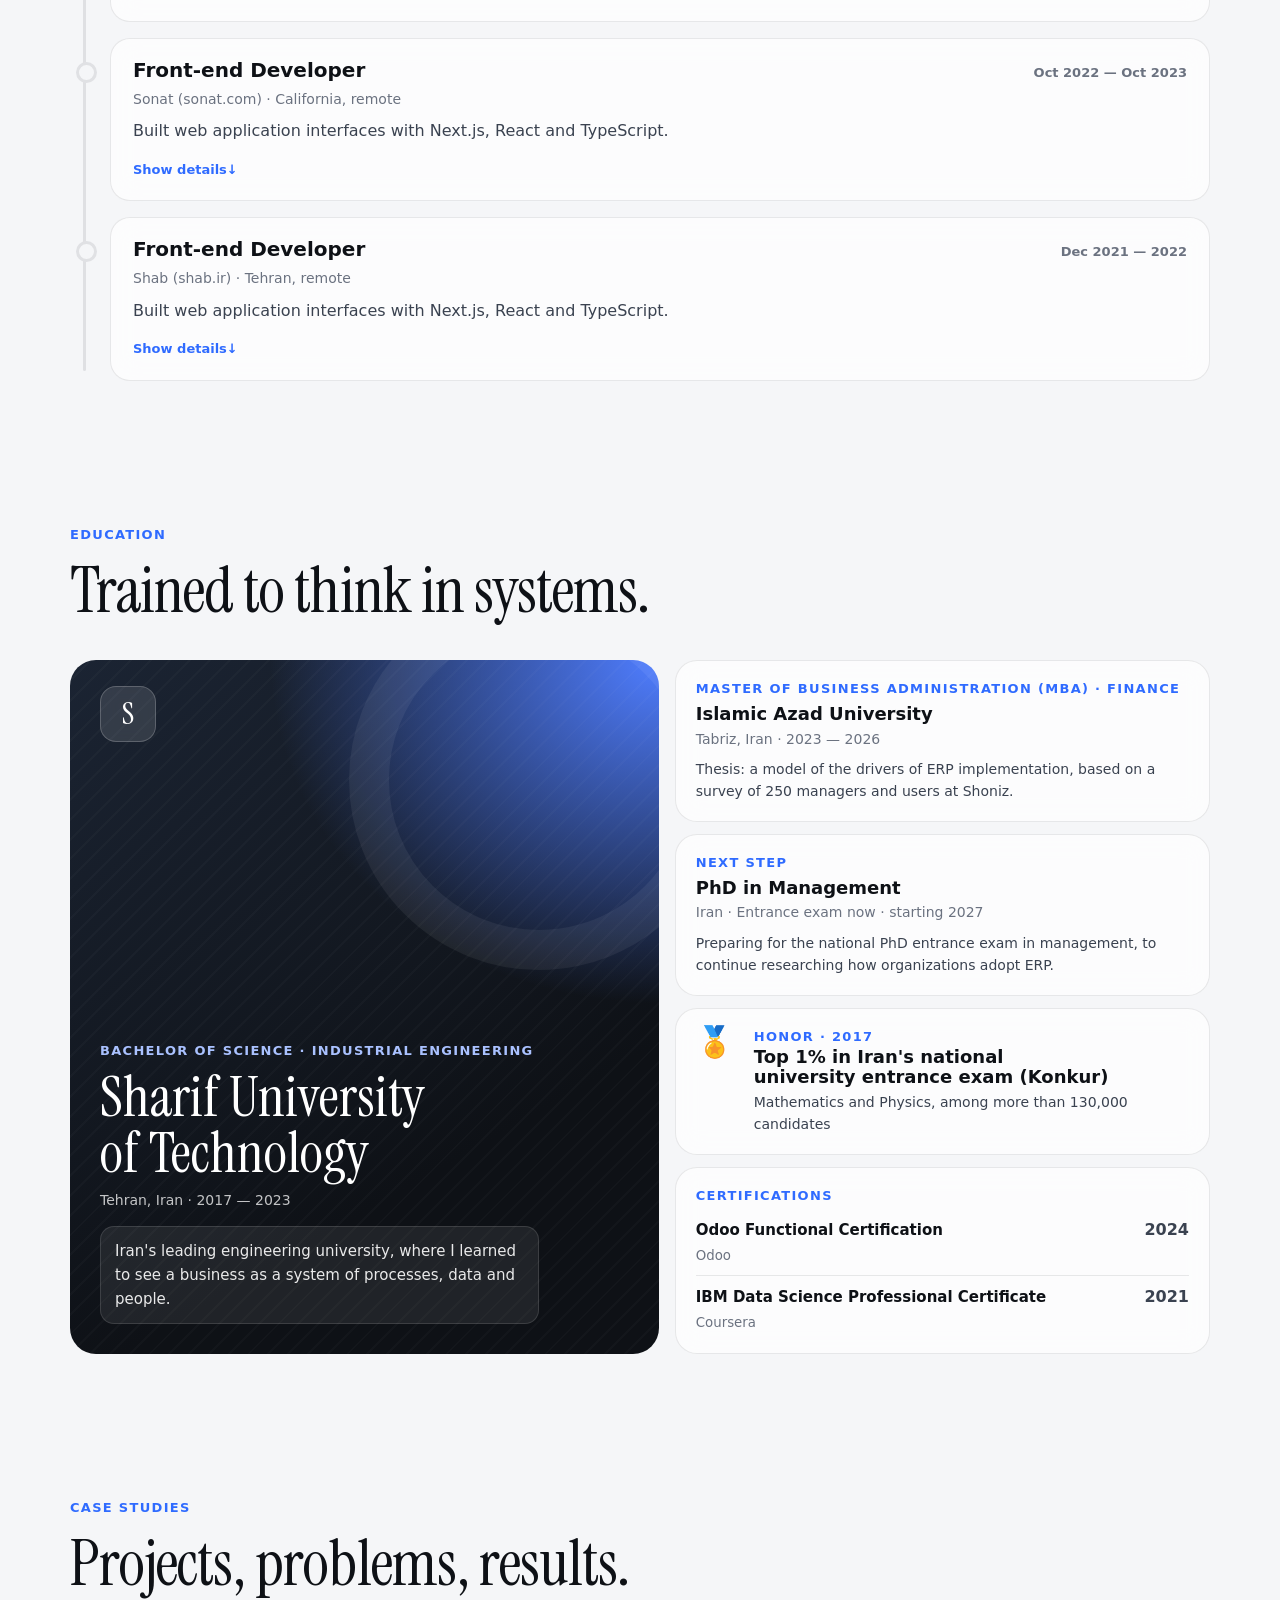
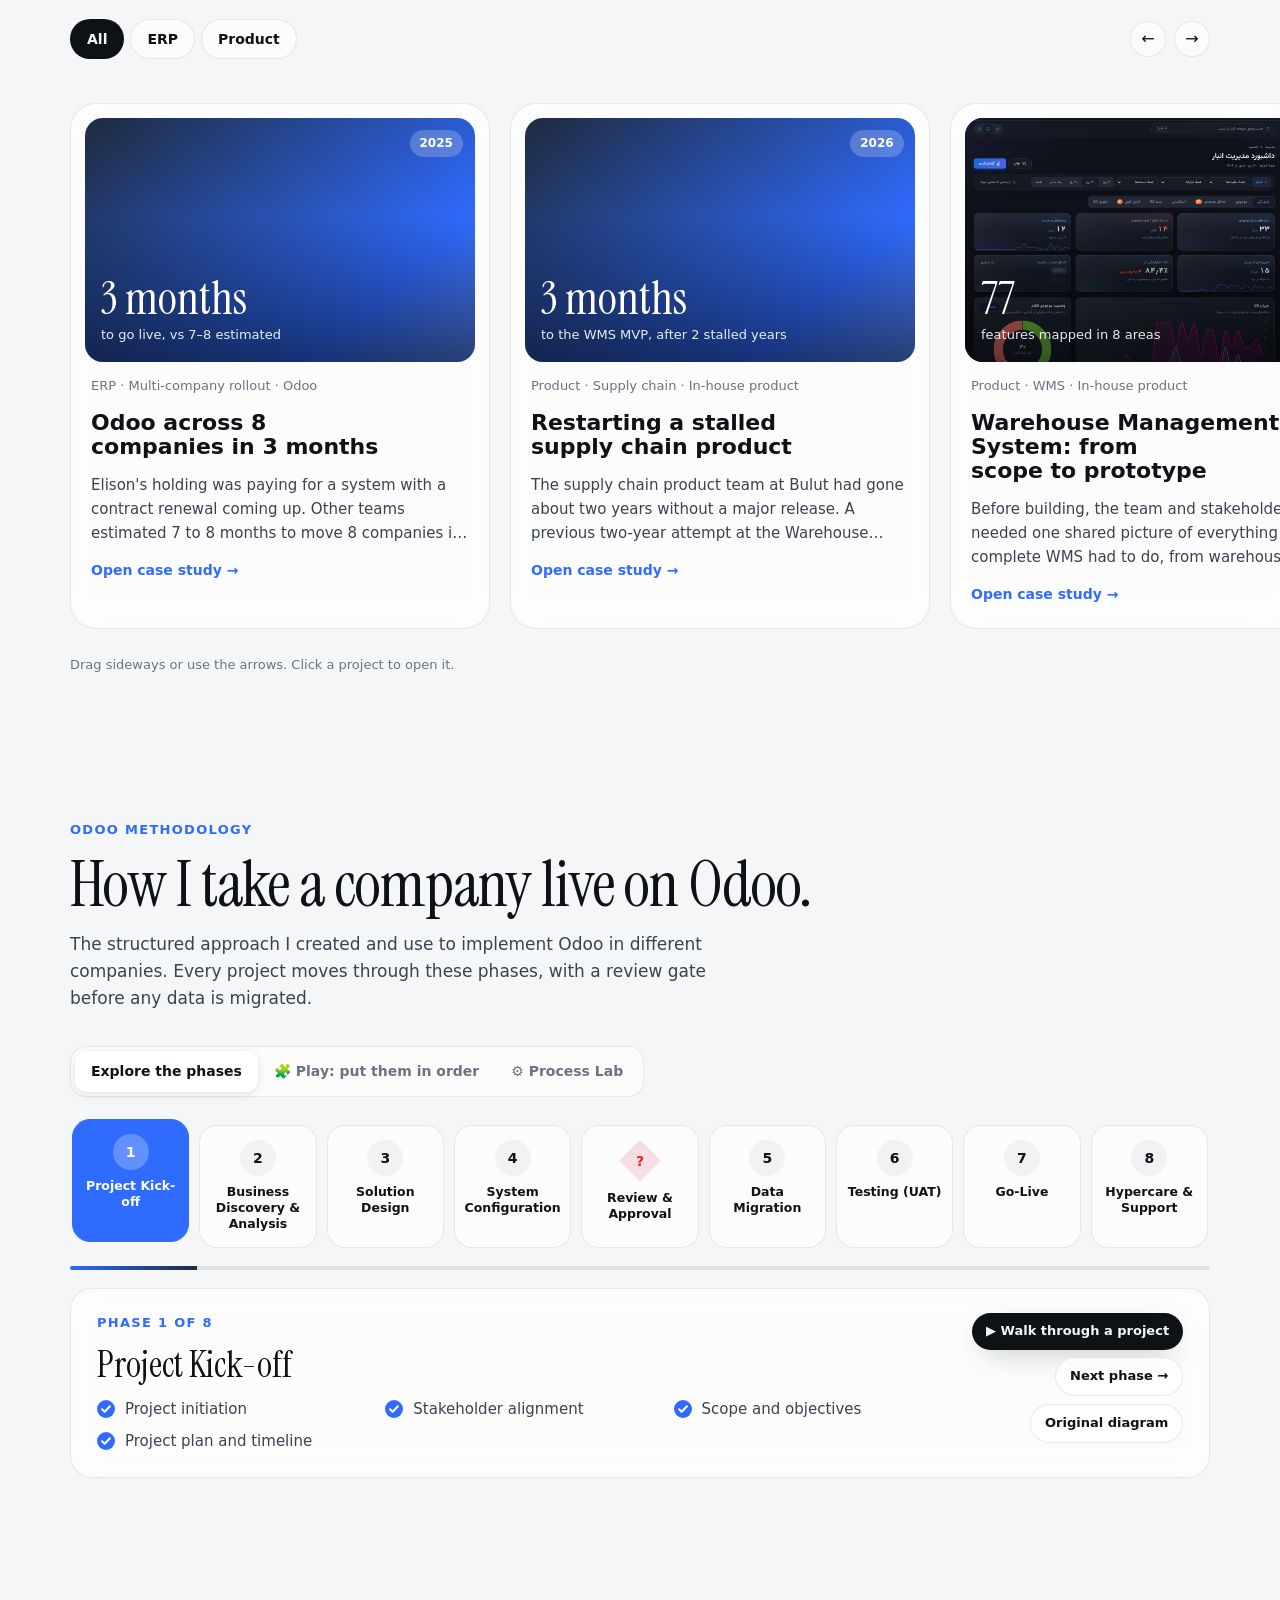
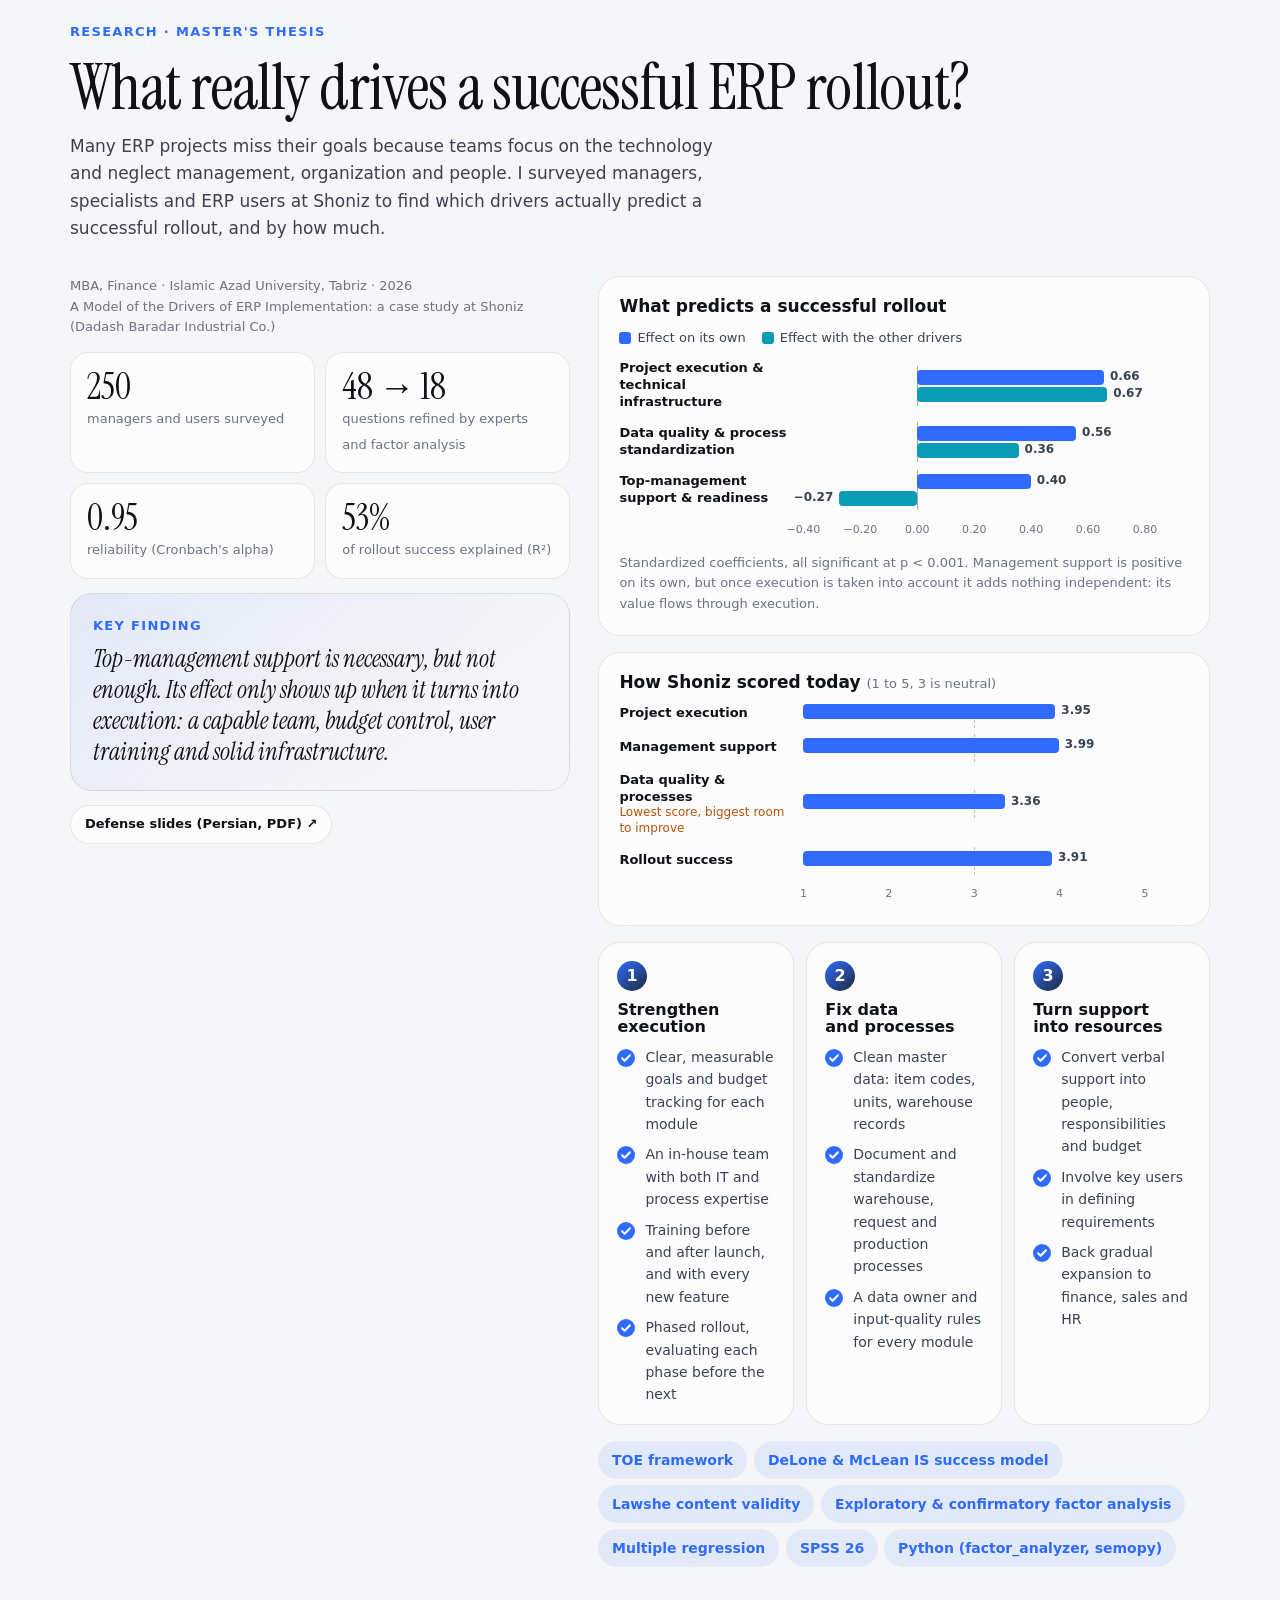
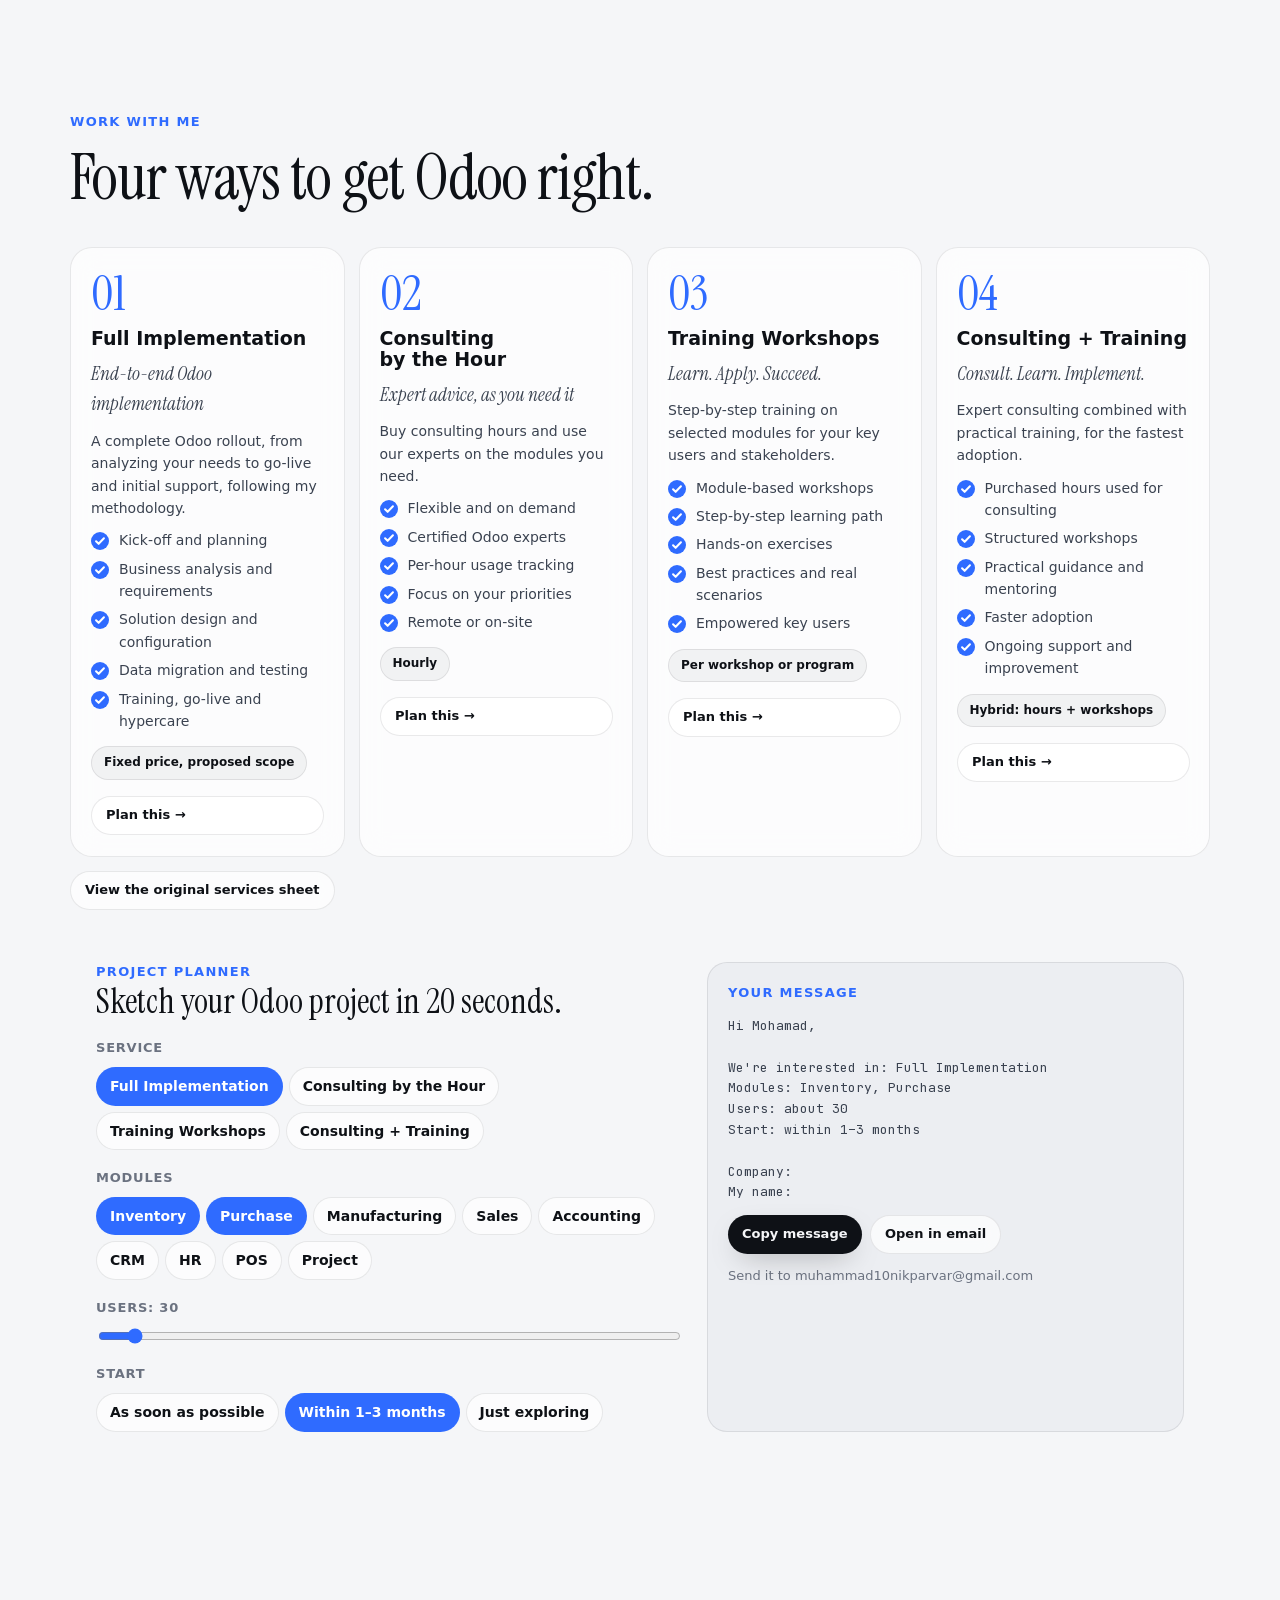
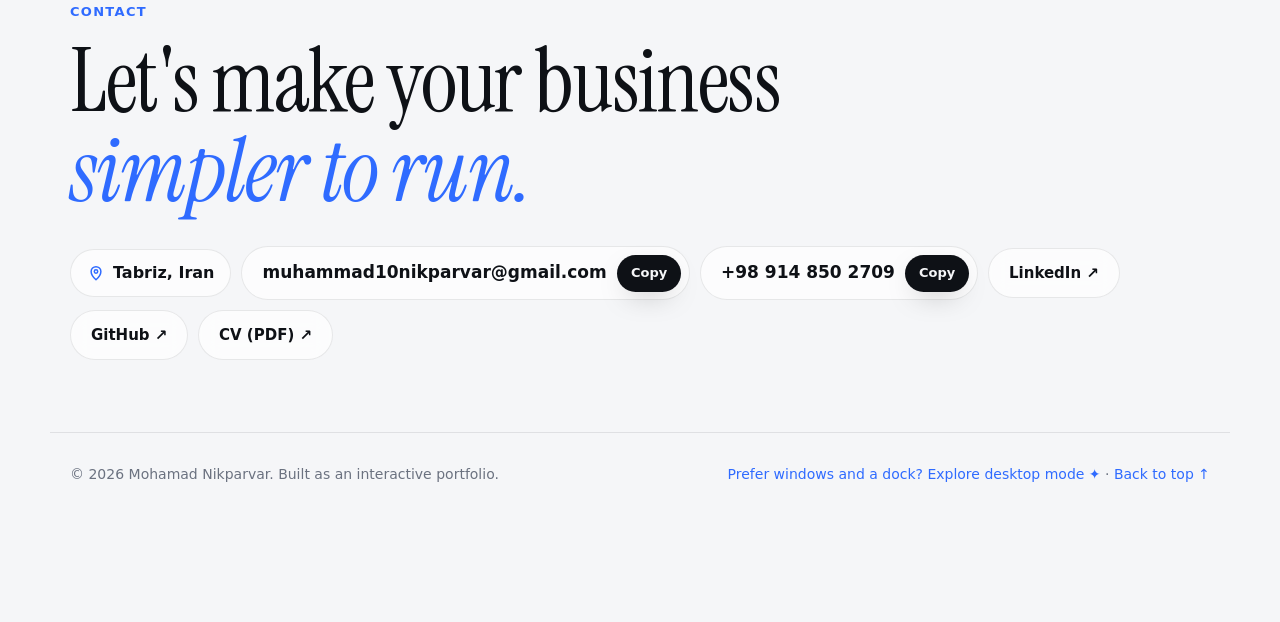
==== commit 60815761: "Add Search Console tag for .ir" ====
--- a/index.html
+++ b/index.html
@@ -9,6 +9,7 @@
 <link rel="canonical" href="https://mohamadnikparvar.ir/">
 <meta name="robots" content="index, follow, max-image-preview:large">
 <meta name="google-site-verification" content="22t2ndHLX4Bc_fhgnpRsyegAnD2z8QX9Kx3Wwd23hIs" />
+<meta name="google-site-verification" content="t2GnXWlGNvLXLkl9pwfcsOp1aDurBTGVueeNCp4gmUg" />
 <meta name="author" content="Mohamad Nikparvar">
 <meta name="theme-color" content="#0b0d12">
 <!-- Link previews (LinkedIn, Telegram, WhatsApp, X) -->
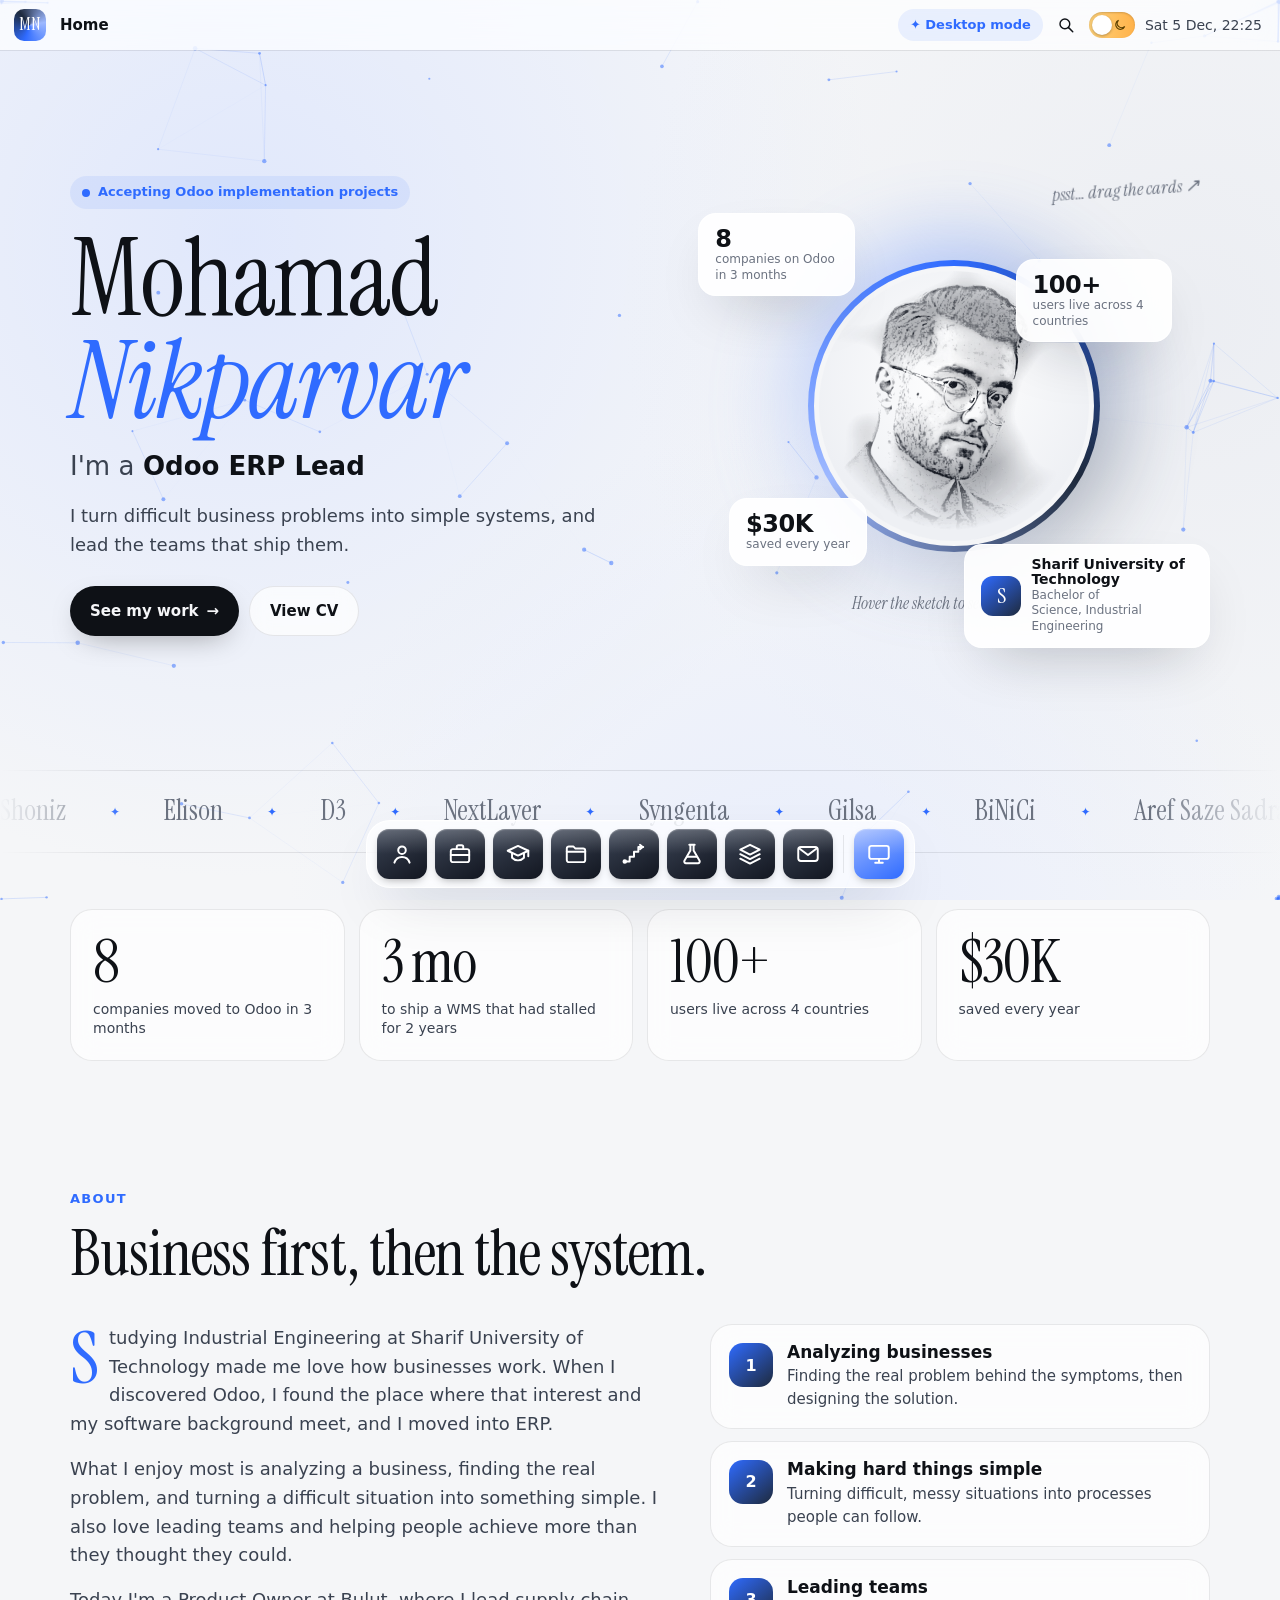
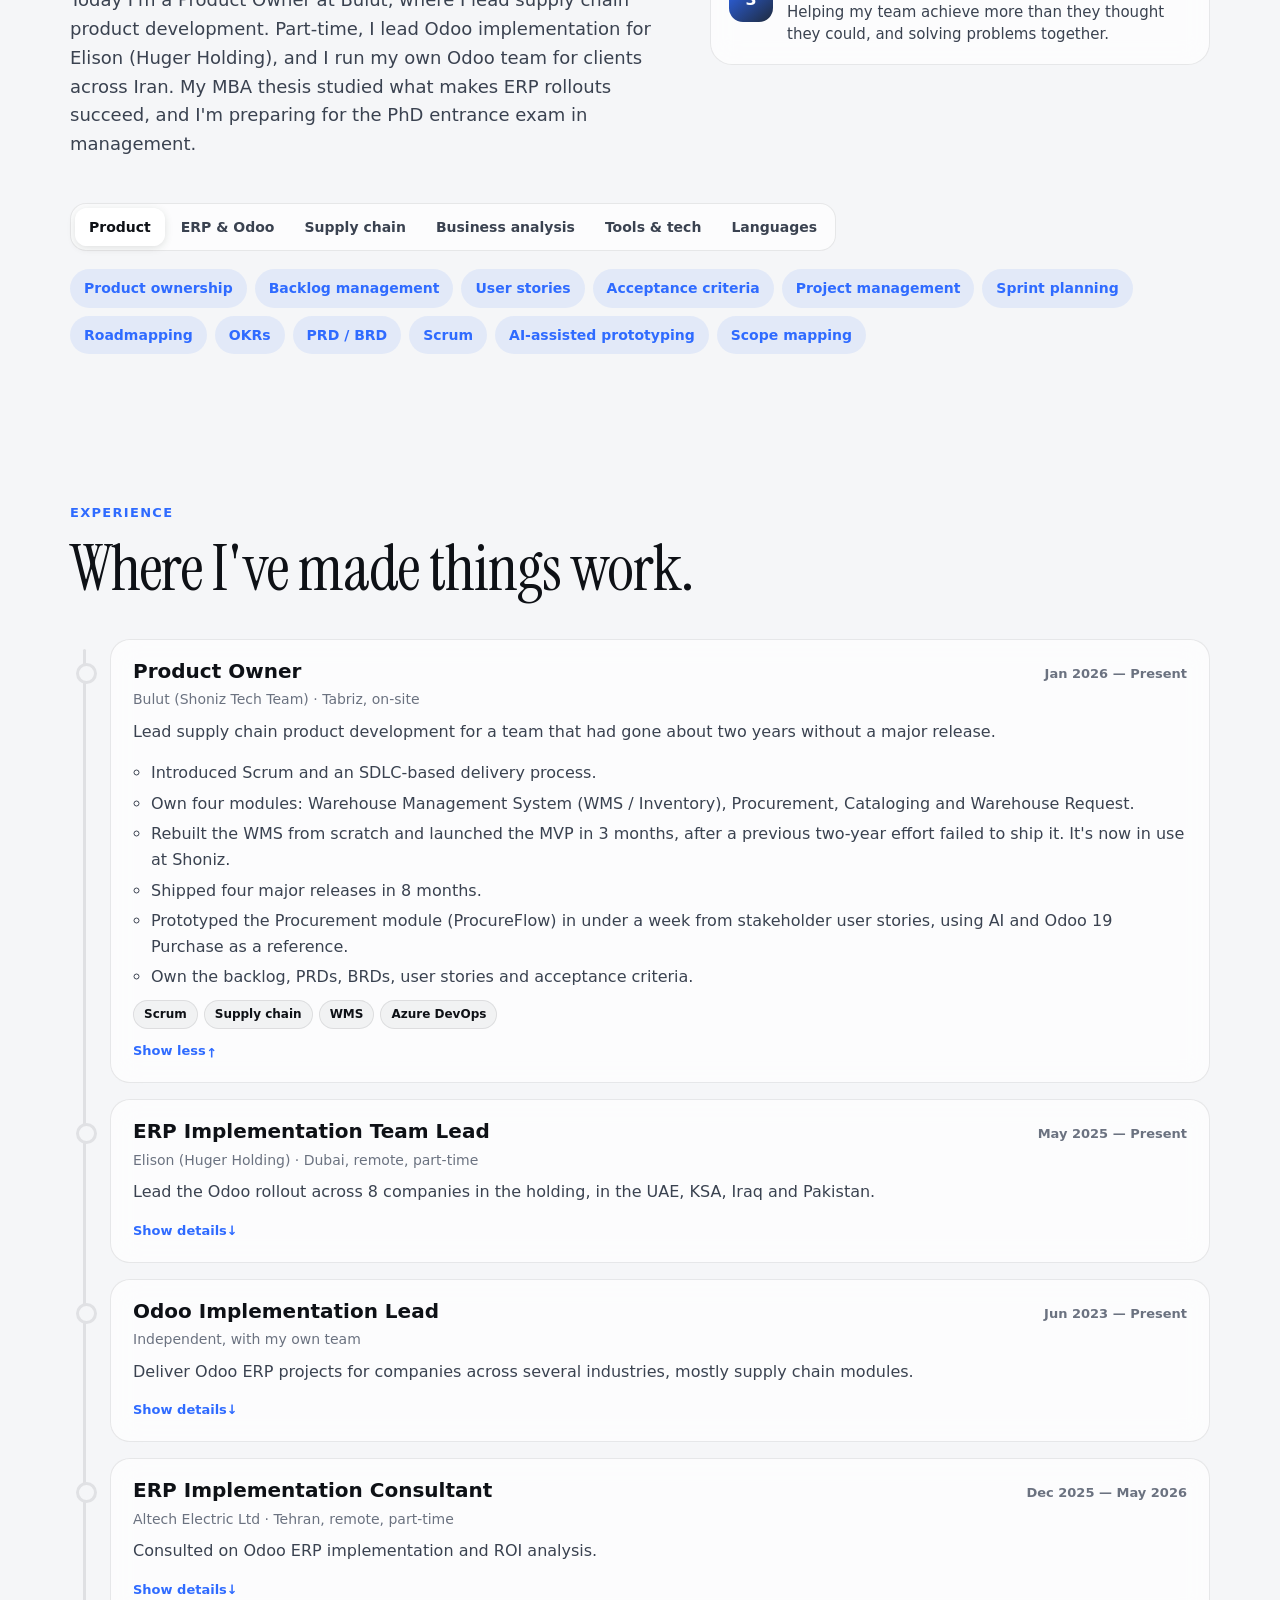
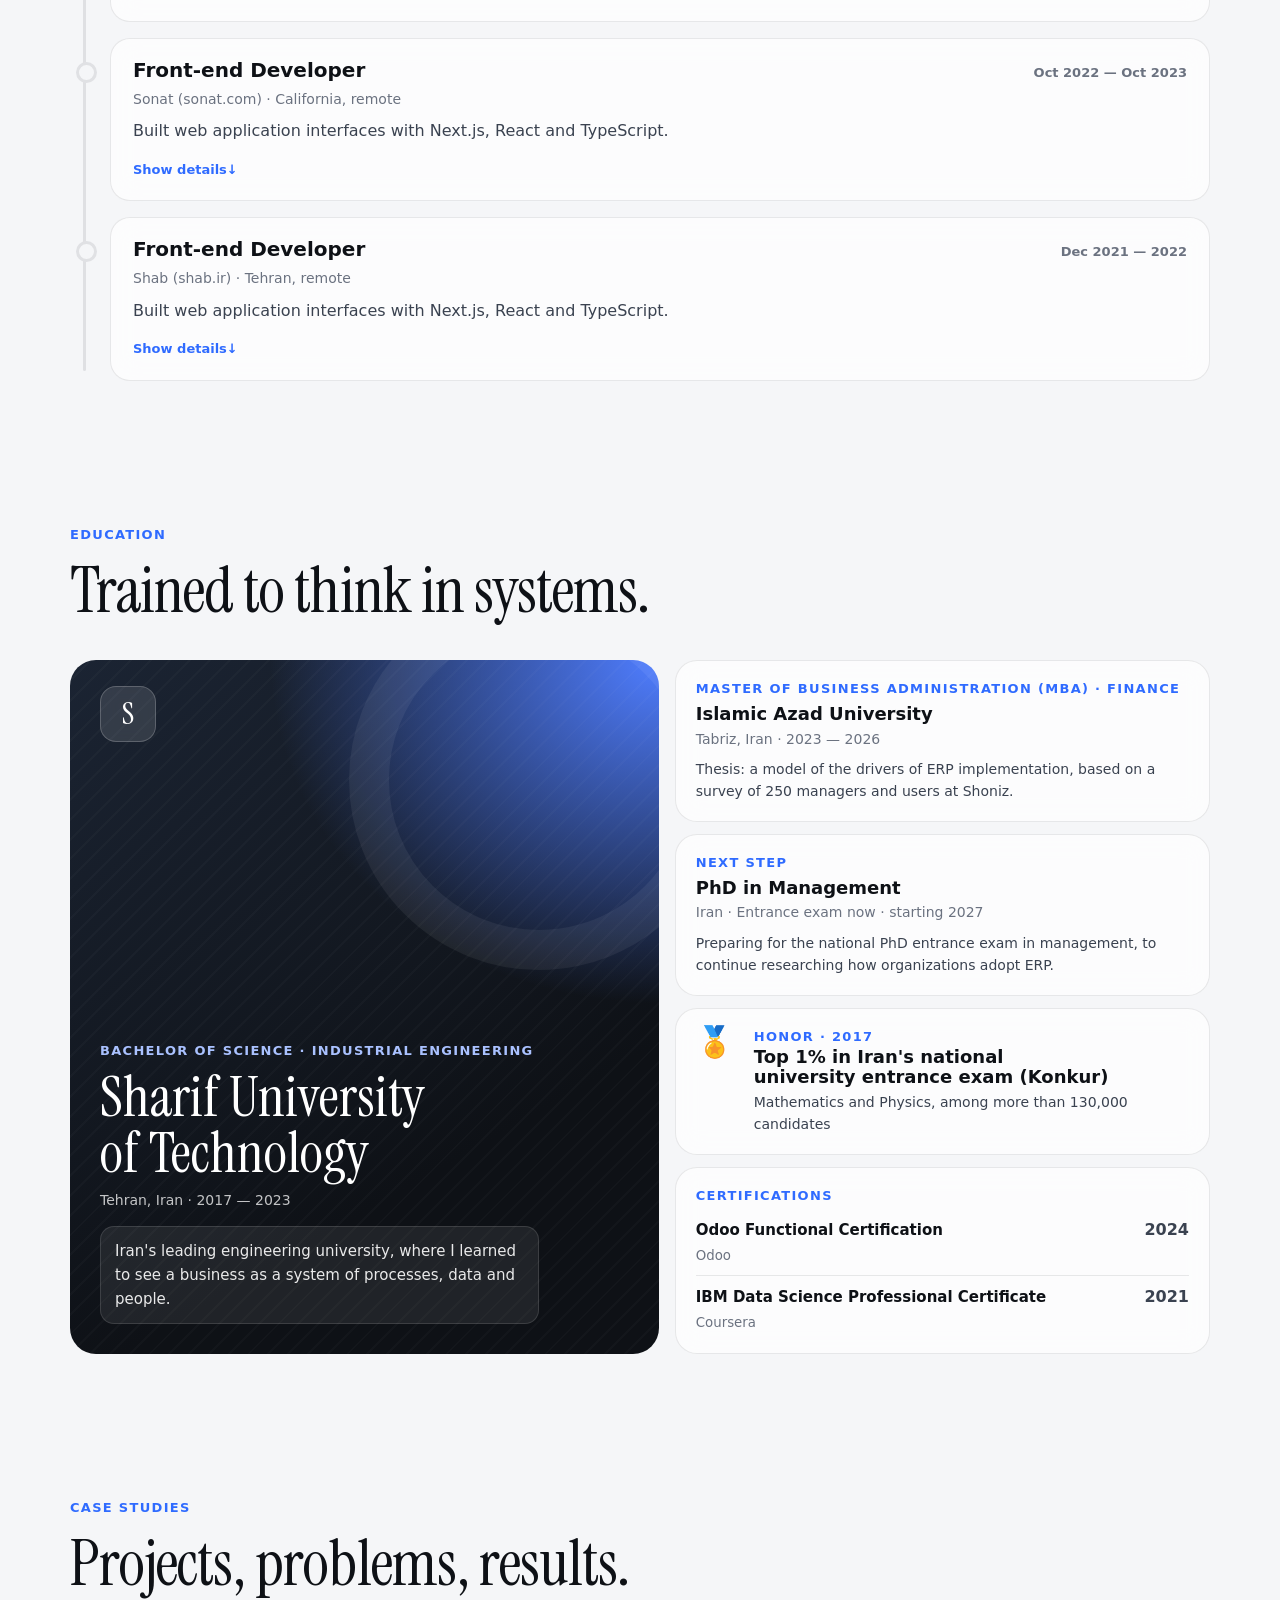
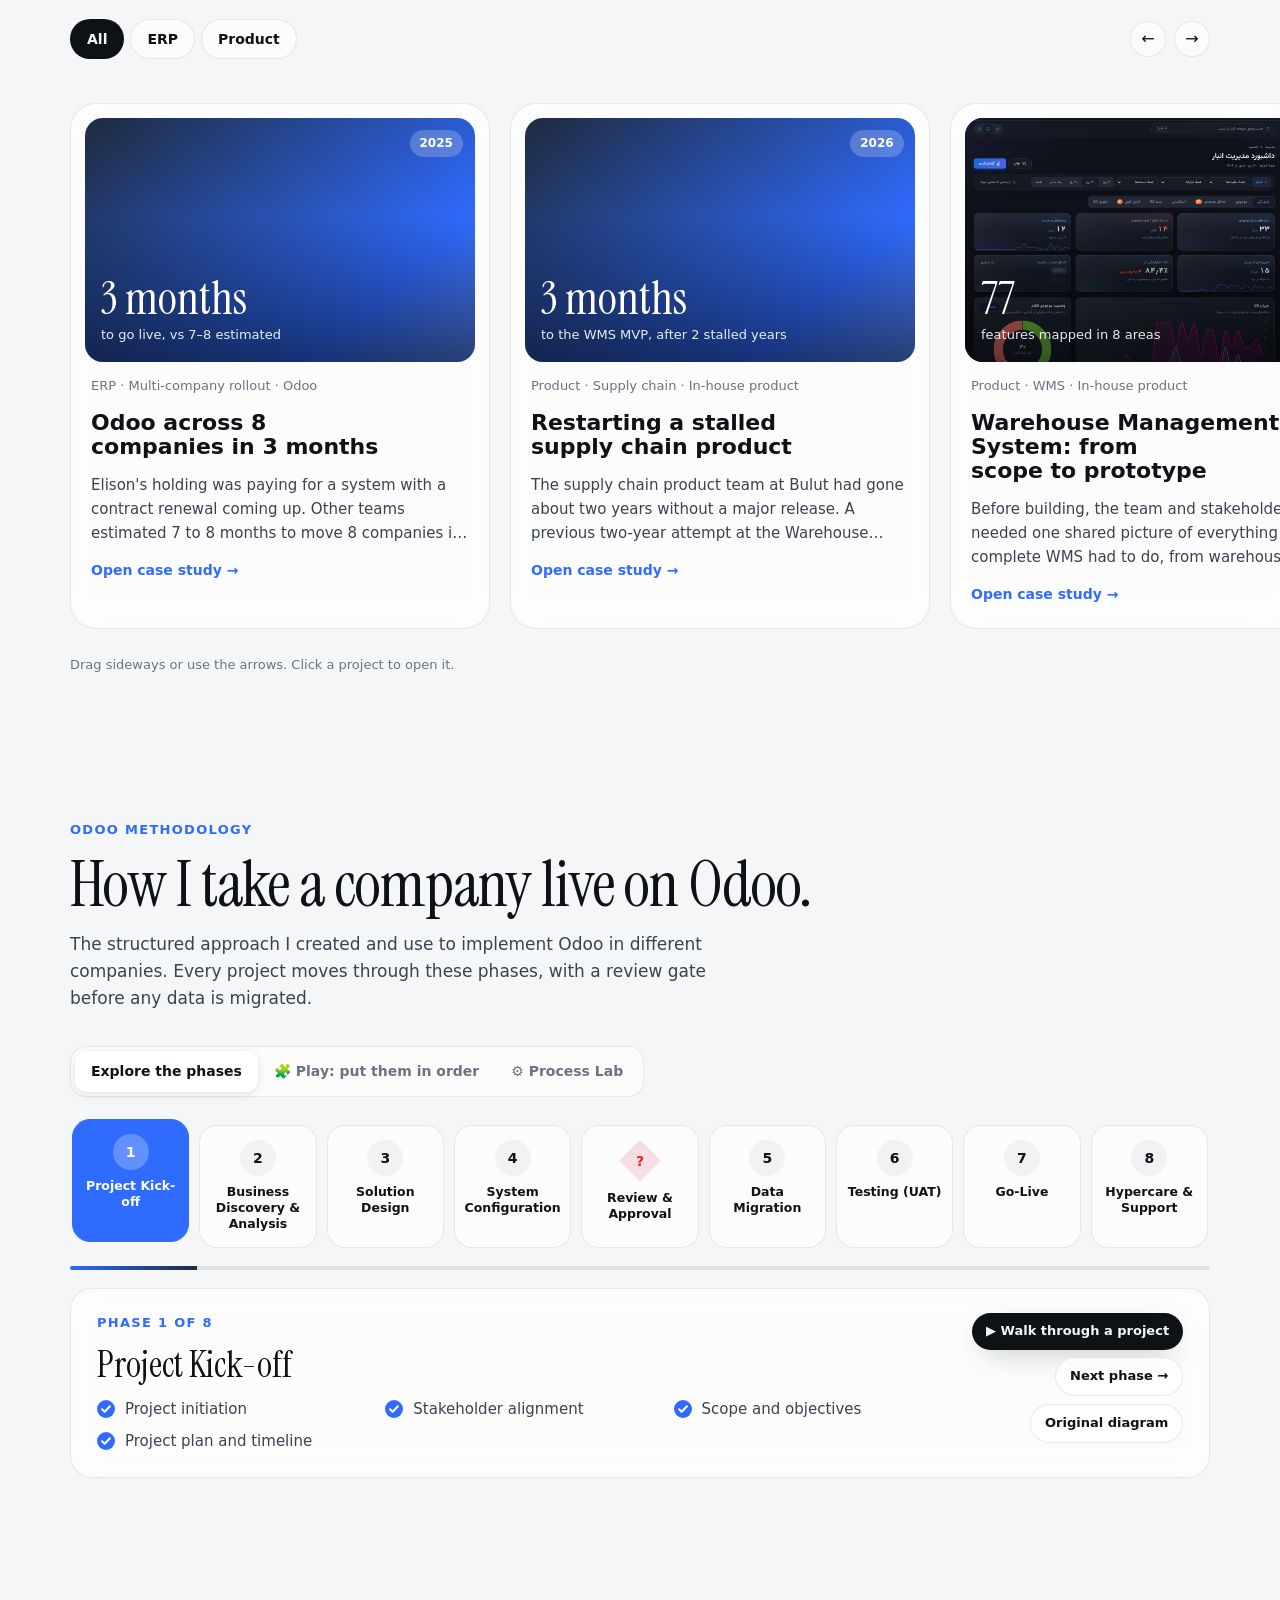
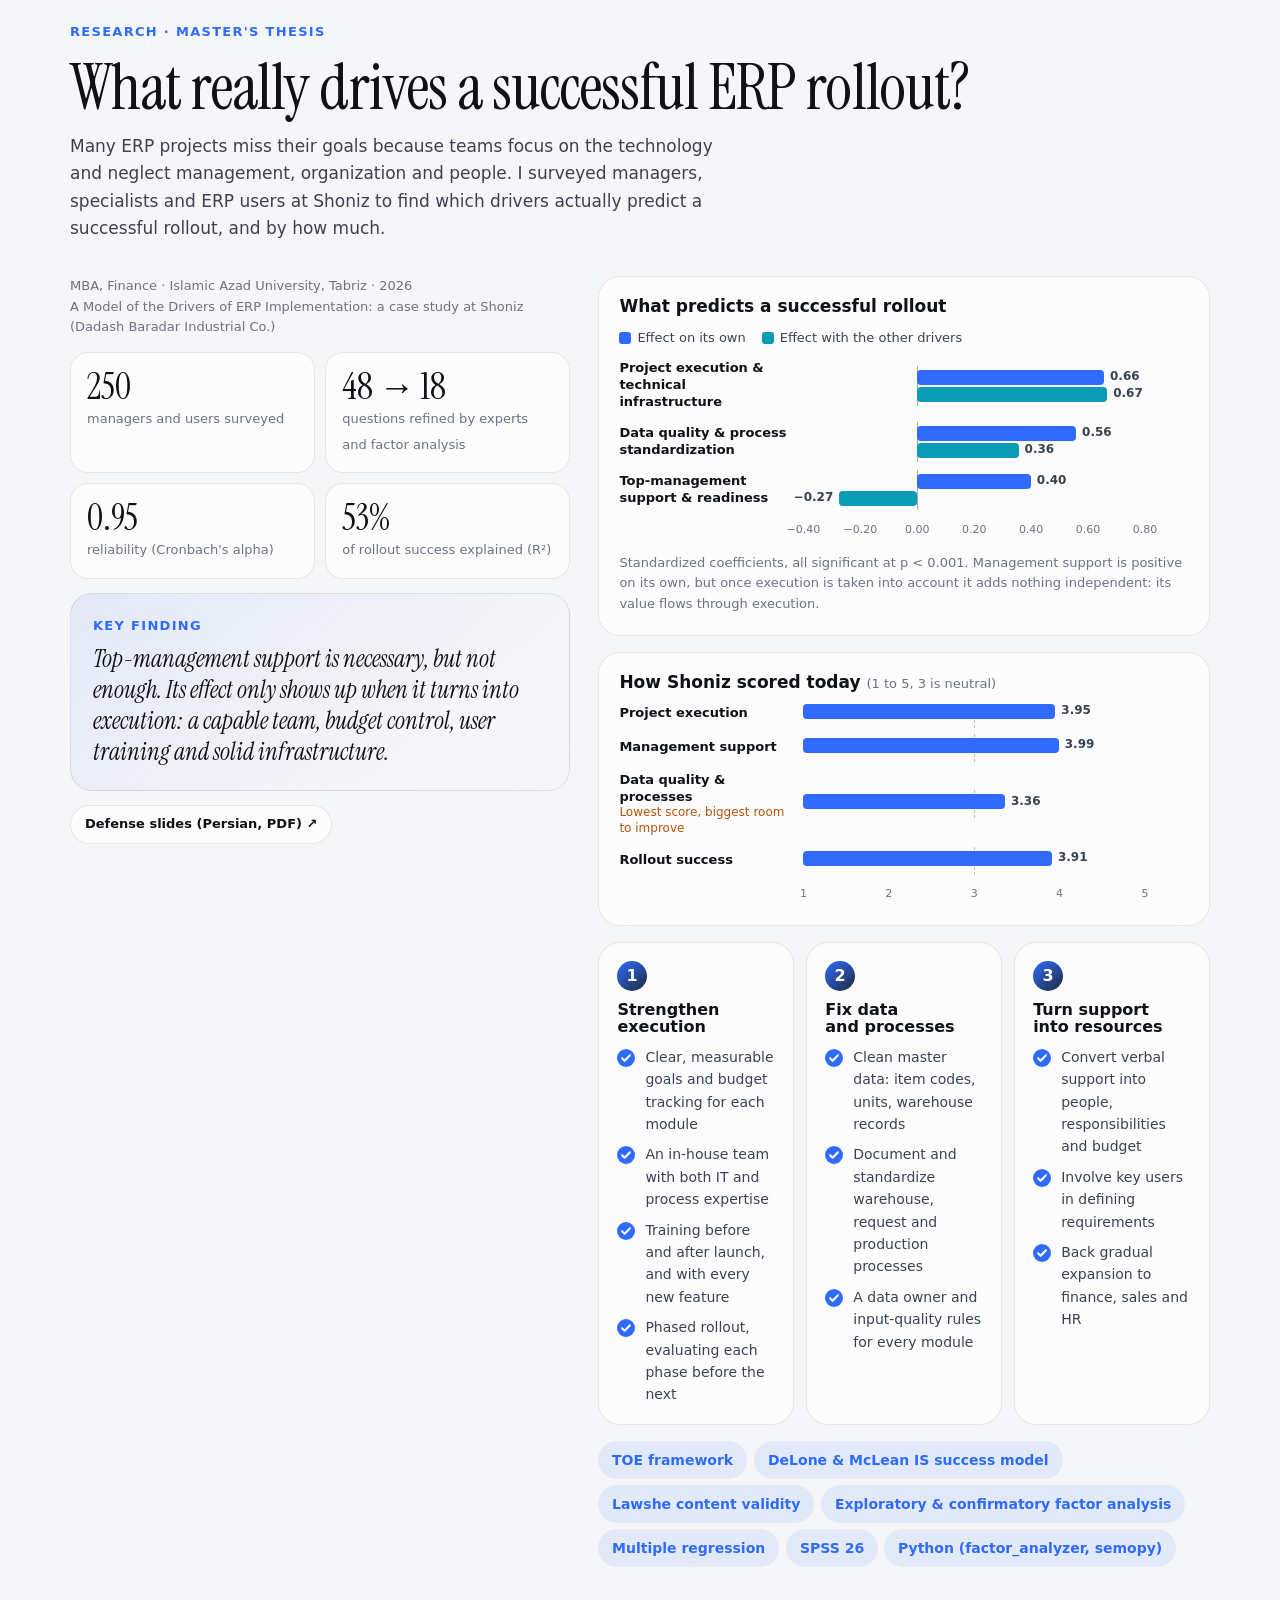
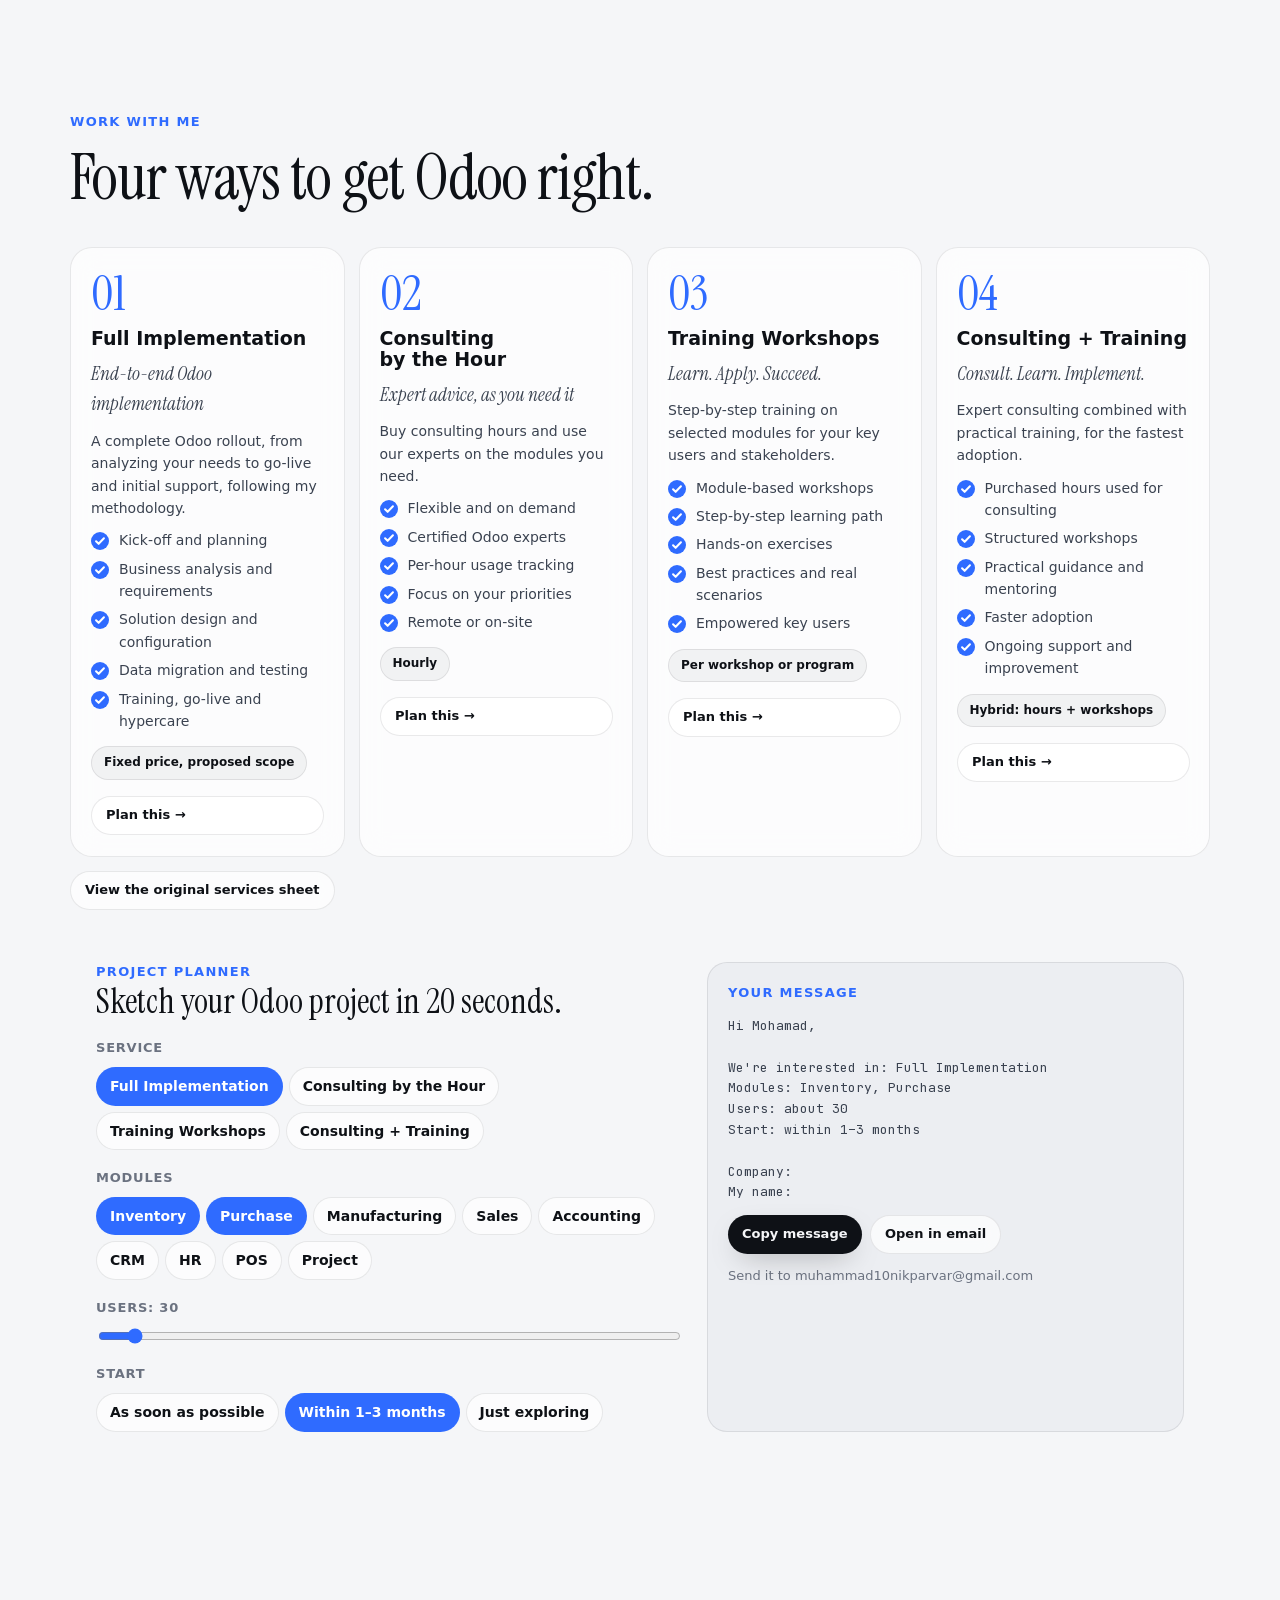
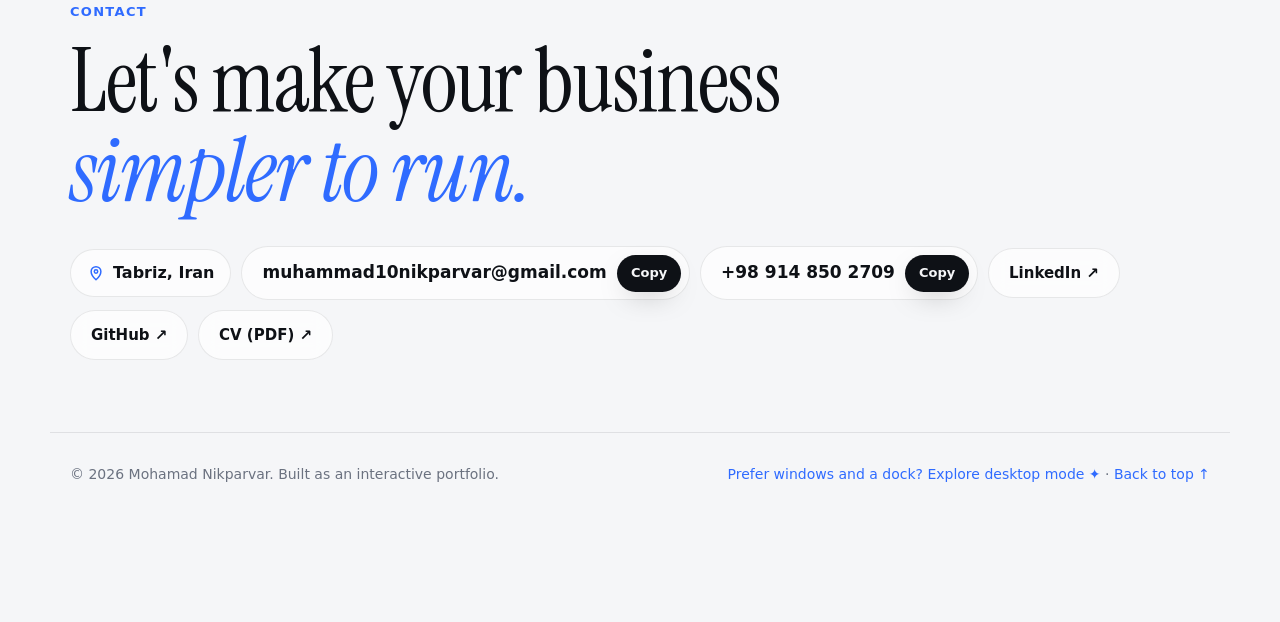
==== commit b5846f08: "Connected network background" ====
--- a/index.html
+++ b/index.html
@@ -238,6 +238,7 @@
   <script src="content.js"></script>
   <script src="sketch.js"></script>
   <script src="mindmap.js"></script>
+  <script src="network.js"></script>
   <script src="site.js"></script>
 </body>
 </html>
